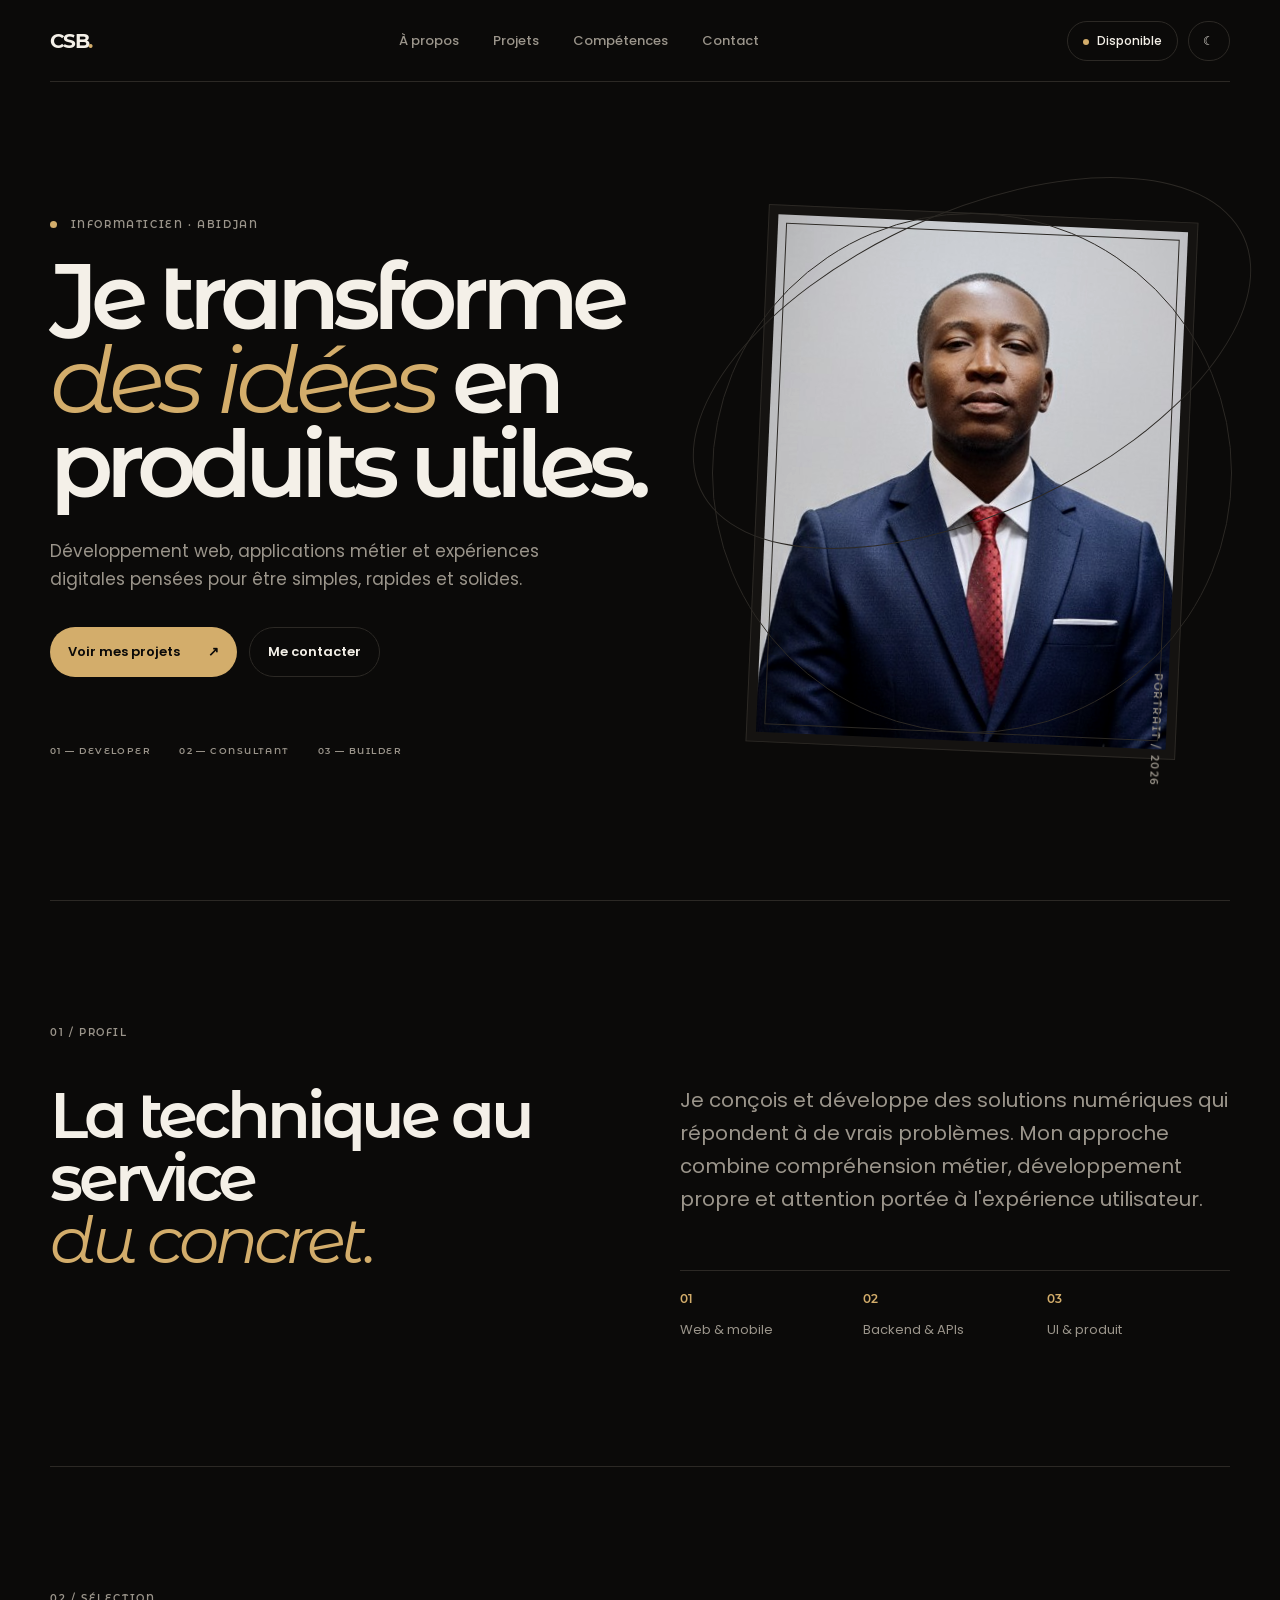
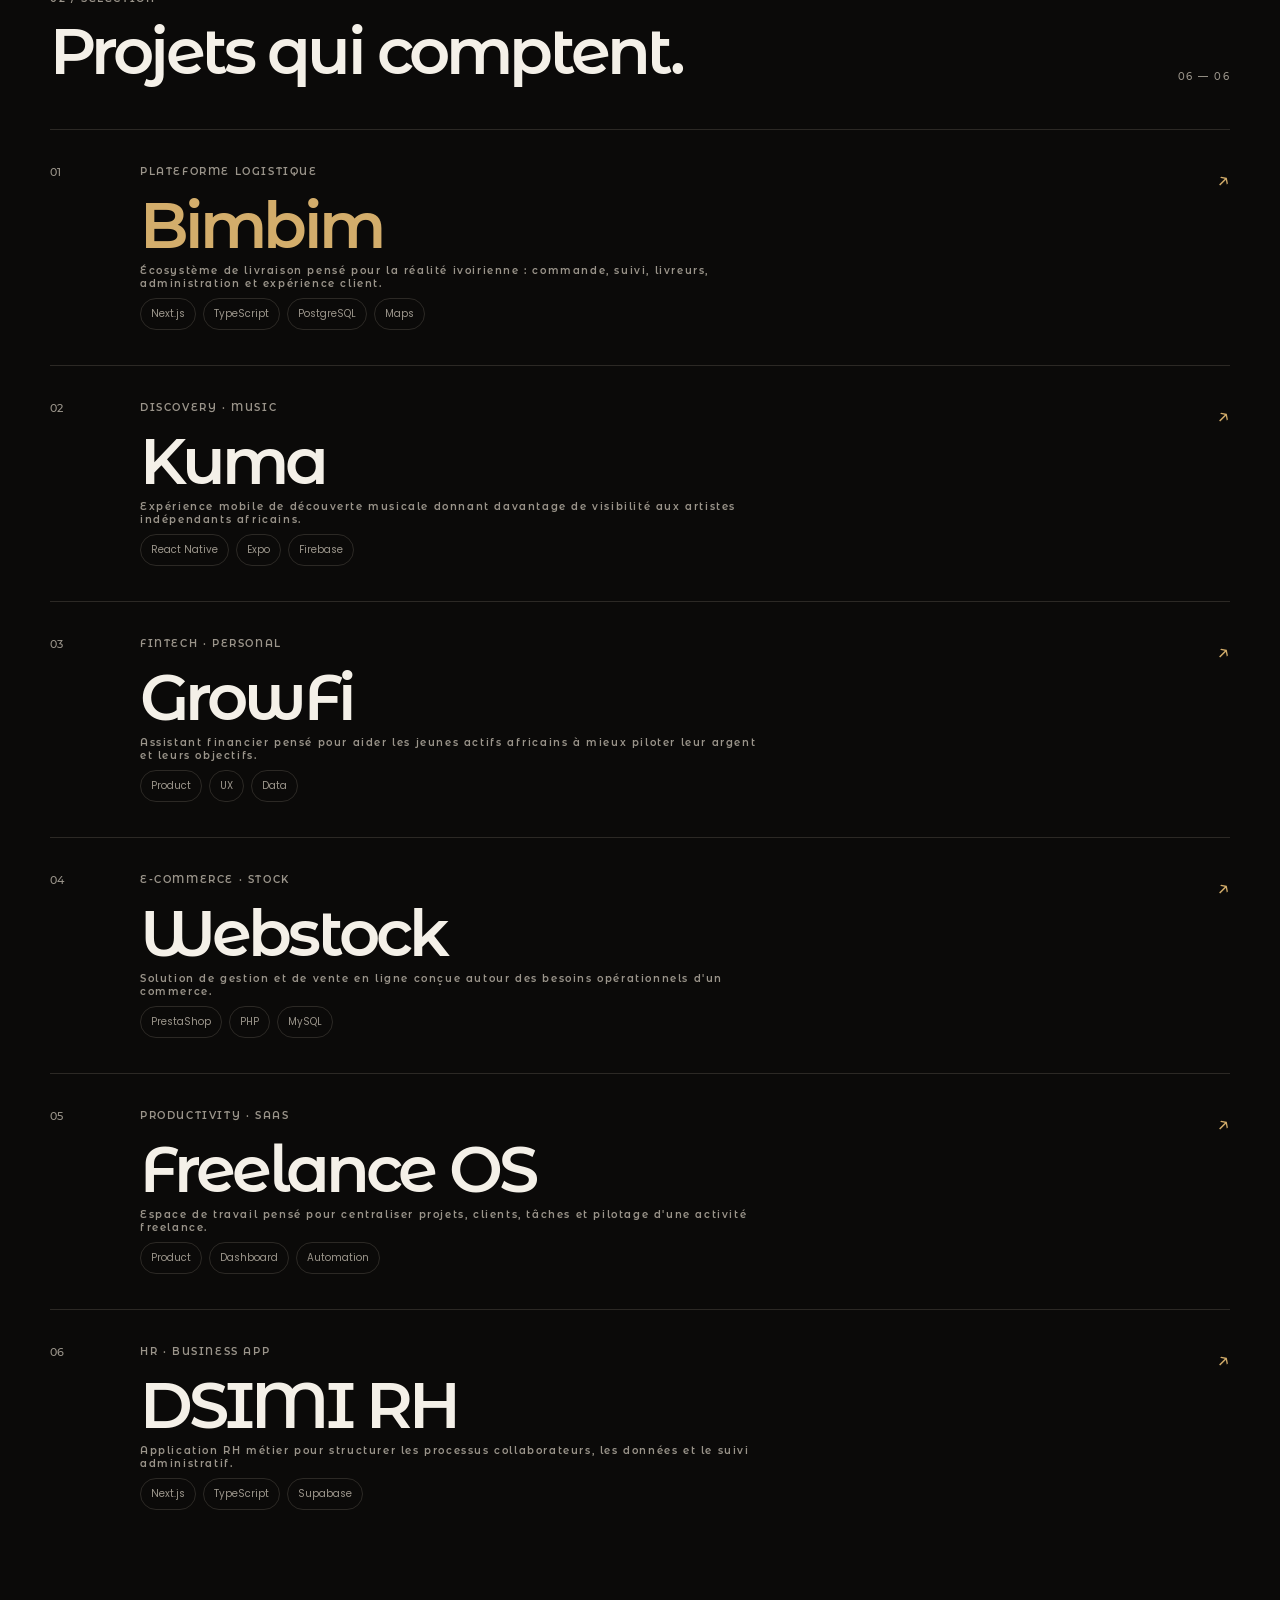
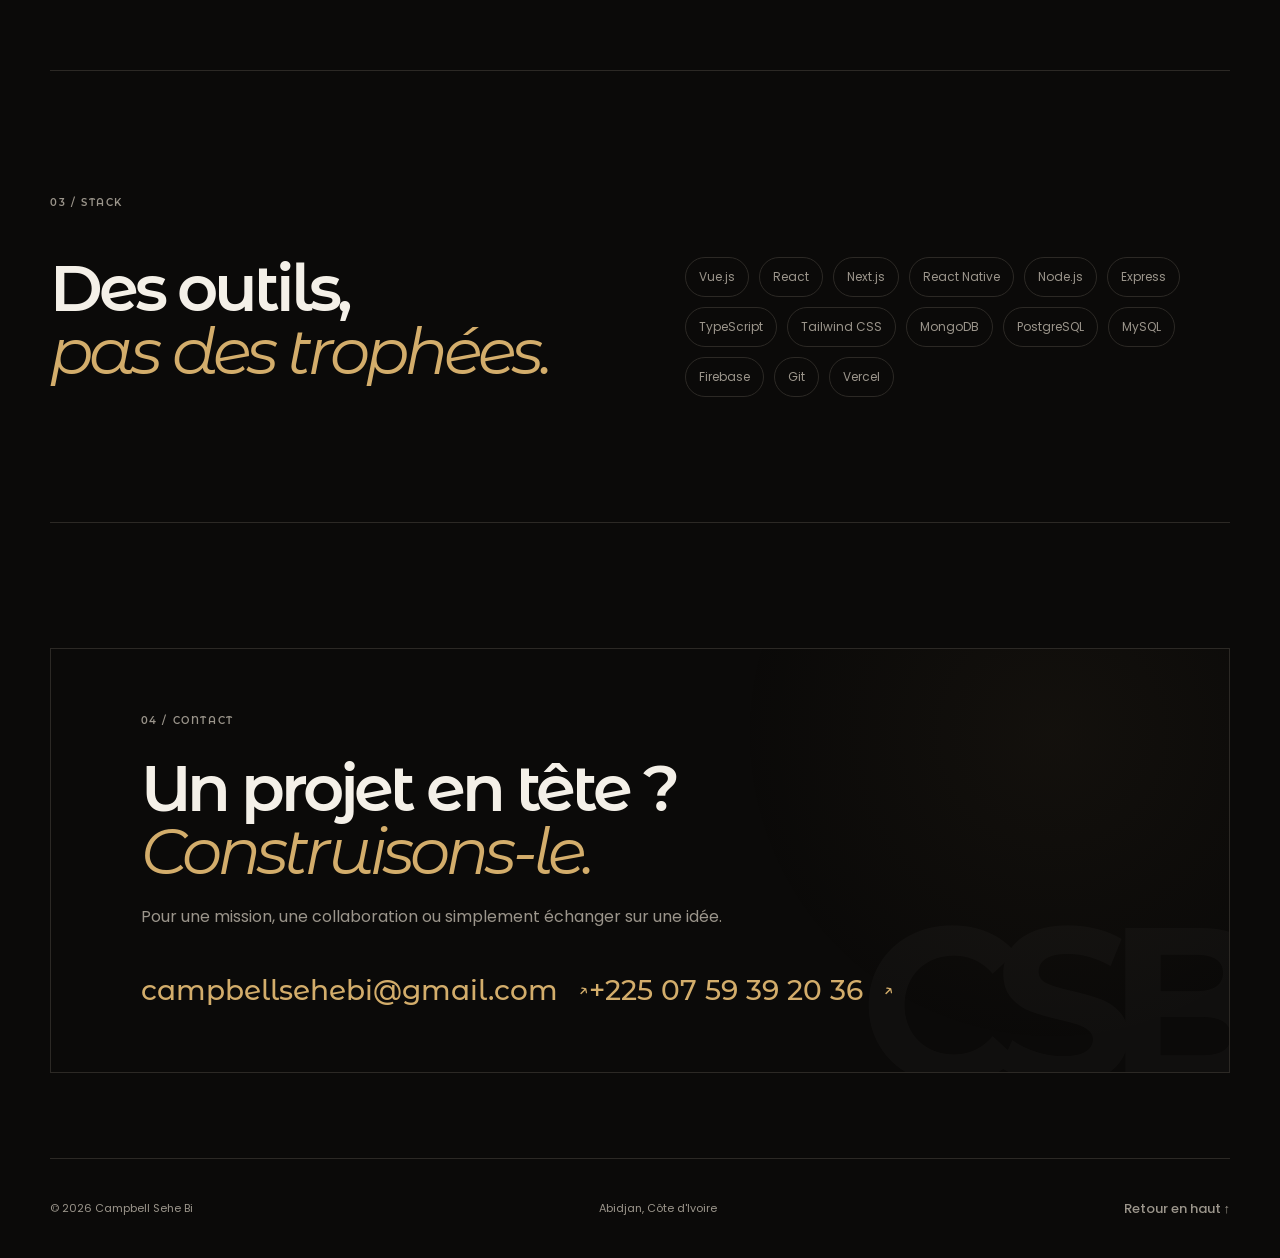
==== index.html @ 19d90f79 "feat: add light dark theme toggle" ====
<!doctype html><html lang="fr"><head><meta charset="UTF-8" /><meta name="viewport" content="width=device-width, initial-scale=1.0" /><meta name="description" content="Campbell Sehe Bi — Informaticien, développeur full-stack et concepteur de produits numériques basé à Abidjan." /><meta name="theme-color" content="#0b0a09" /><title>Campbell Sehe Bi — Portfolio</title><link rel="preconnect" href="https://fonts.googleapis.com" /><link rel="preconnect" href="https://fonts.gstatic.com" crossorigin /><link href="https://fonts.googleapis.com/css2?family=Montserrat+Alternates:wght@400;500;600;700;800&family=Poppins:wght@400;500;600;700&display=swap" rel="stylesheet" /><link rel="stylesheet" href="style.css" /></head><body><div class="noise"></div><header class="nav"><a class="brand" href="#top">CSB<span>.</span></a><nav><a href="#about">À propos</a><a href="#work">Projets</a><a href="#skills">Compétences</a><a href="#contact">Contact</a></nav><div class="nav-actions"><a class="nav-cta" href="#contact">Disponible</a><button class="theme-toggle" id="themeToggle" type="button" aria-label="Changer de thème"><span class="moon">☾</span><span class="sun">☀</span></button></div></header><main id="top"><section class="hero shell"><div class="hero-copy reveal"><p class="eyebrow"><span class="pulse"></span> INFORMATICIEN · ABIDJAN</p><h1>Je transforme<br /><em>des idées</em> en<br />produits utiles.</h1><p class="lead">Développement web, applications métier et expériences digitales pensées pour être simples, rapides et solides.</p><div class="hero-actions"><a class="button primary" href="#work">Voir mes projets <span>↗</span></a><a class="button ghost" href="mailto:campbellsehebi@gmail.com">Me contacter</a></div><div class="hero-meta"><span>01 — DEVELOPER</span><span>02 — CONSULTANT</span><span>03 — BUILDER</span></div></div><div class="portrait-wrap reveal delay"><div class="portrait-frame"><img class="portrait-image" src="profile.png" alt="Portrait de Campbell Sehe Bi" /><div class="portrait-index">PORTRAIT / 2026</div></div><div class="orbit orbit-a"></div><div class="orbit orbit-b"></div></div></section><section id="about" class="section shell about"><div class="section-kicker">01 / PROFIL</div><div class="about-grid"><h2>La technique au service<br /><span>du concret.</span></h2><div><p class="large-copy">Je conçois et développe des solutions numériques qui répondent à de vrais problèmes. Mon approche combine compréhension métier, développement propre et attention portée à l'expérience utilisateur.</p><div class="facts"><div><strong>01</strong><span>Web & mobile</span></div><div><strong>02</strong><span>Backend & APIs</span></div><div><strong>03</strong><span>UI & produit</span></div></div></div></div></section><section id="work" class="section shell work"><div class="section-head"><div><div class="section-kicker">02 / SÉLECTION</div><h2>Projets qui comptent.</h2></div><span class="counter">06 — 06</span></div><div class="project-list"><a class="project featured" href="projects/bimbim.html"><div class="project-no">01</div><div class="project-main"><p>PLATEFORME LOGISTIQUE</p><h3>Bimbim</h3><p class="project-desc">Écosystème de livraison pensé pour la réalité ivoirienne : commande, suivi, livreurs, administration et expérience client.</p><div class="tags"><span>Next.js</span><span>TypeScript</span><span>PostgreSQL</span><span>Maps</span></div></div><div class="project-arrow">↗</div></a><a class="project" href="projects/kuma.html"><div class="project-no">02</div><div class="project-main"><p>DISCOVERY · MUSIC</p><h3>Kuma</h3><p class="project-desc">Expérience mobile de découverte musicale donnant davantage de visibilité aux artistes indépendants africains.</p><div class="tags"><span>React Native</span><span>Expo</span><span>Firebase</span></div></div><div class="project-arrow">↗</div></a><a class="project" href="projects/growfi.html"><div class="project-no">03</div><div class="project-main"><p>FINTECH · PERSONAL</p><h3>GrowFi</h3><p class="project-desc">Assistant financier pensé pour aider les jeunes actifs africains à mieux piloter leur argent et leurs objectifs.</p><div class="tags"><span>Product</span><span>UX</span><span>Data</span></div></div><div class="project-arrow">↗</div></a><a class="project" href="projects/webstock.html"><div class="project-no">04</div><div class="project-main"><p>E-COMMERCE · STOCK</p><h3>Webstock</h3><p class="project-desc">Solution de gestion et de vente en ligne conçue autour des besoins opérationnels d'un commerce.</p><div class="tags"><span>PrestaShop</span><span>PHP</span><span>MySQL</span></div></div><div class="project-arrow">↗</div></a><a class="project" href="projects/freelance-os.html"><div class="project-no">05</div><div class="project-main"><p>PRODUCTIVITY · SAAS</p><h3>Freelance OS</h3><p class="project-desc">Espace de travail pensé pour centraliser projets, clients, tâches et pilotage d'une activité freelance.</p><div class="tags"><span>Product</span><span>Dashboard</span><span>Automation</span></div></div><div class="project-arrow">↗</div></a><a class="project" href="projects/dsimi-rh.html"><div class="project-no">06</div><div class="project-main"><p>HR · BUSINESS APP</p><h3>DSIMI RH</h3><p class="project-desc">Application RH métier pour structurer les processus collaborateurs, les données et le suivi administratif.</p><div class="tags"><span>Next.js</span><span>TypeScript</span><span>Supabase</span></div></div><div class="project-arrow">↗</div></a></div></section><section id="skills" class="section shell skills"><div class="section-kicker">03 / STACK</div><div class="skills-layout"><h2>Des outils,<br /><span>pas des trophées.</span></h2><div class="skill-cloud"><span>Vue.js</span><span>React</span><span>Next.js</span><span>React Native</span><span>Node.js</span><span>Express</span><span>TypeScript</span><span>Tailwind CSS</span><span>MongoDB</span><span>PostgreSQL</span><span>MySQL</span><span>Firebase</span><span>Git</span><span>Vercel</span></div></div></section><section id="contact" class="section contact shell"><div class="contact-card"><div class="section-kicker">04 / CONTACT</div><h2>Un projet en tête ?<br /><span>Construisons-le.</span></h2><p>Pour une mission, une collaboration ou simplement échanger sur une idée.</p><div class="contact-details"><a class="contact-link" href="mailto:campbellsehebi@gmail.com">campbellsehebi@gmail.com <span>↗</span></a><a class="contact-link" href="tel:+2250759392036">+225 07 59 39 20 36 <span>↗</span></a></div></div></section></main><footer class="footer shell"><span>© 2026 Campbell Sehe Bi</span><span>Abidjan, Côte d'Ivoire</span><a href="#top">Retour en haut ↑</a></footer><script src="script.js"></script></body></html>
---- style.css ----
/* Theme system */
:root{--bg:#0b0a09;--surface:#151311;--line:#2c2925;--text:#f4f0e8;--muted:#9b958b;--accent:#d3ad6b;--accent2:#b98e4c;--sans:'Poppins',sans-serif;--display:'Montserrat Alternates',sans-serif}
body.light{--bg:#f5f1e9;--surface:#fffdf8;--line:#d8d1c5;--text:#171513;--muted:#6f6960;--accent:#95651f;--accent2:#754d16}
*{box-sizing:border-box}html{scroll-behavior:smooth}body{margin:0;background:var(--bg);color:var(--text);font-family:var(--sans);overflow-x:hidden;transition:background .3s,color .3s}.shell{width:min(1180px,calc(100% - 48px));margin:auto}.nav{height:82px;width:min(1180px,calc(100% - 48px));margin:auto;display:flex;align-items:center;justify-content:space-between;border-bottom:1px solid var(--line)}.brand{font:700 20px var(--display);color:var(--text);text-decoration:none;letter-spacing:-.08em}.brand span{color:var(--accent)}.nav nav{display:flex;gap:34px}.nav nav a,.footer a{font:500 13px var(--sans);color:var(--muted);text-decoration:none;transition:.25s}.nav nav a:hover,.footer a:hover{color:var(--text)}.nav-actions{display:flex;align-items:center;gap:10px}.nav-cta,.theme-toggle{border:1px solid var(--line);border-radius:100px;padding:10px 15px;background:transparent;color:var(--text);font:500 12px var(--sans);text-decoration:none;cursor:pointer}.nav-cta:before{content:'';display:inline-block;width:6px;height:6px;border-radius:50%;background:var(--accent);margin-right:8px}.theme-toggle{width:42px;padding:10px 0}.theme-toggle .sun{display:none}.light .theme-toggle .moon{display:none}.light .theme-toggle .sun{display:inline}.hero{min-height:calc(100vh - 82px);display:grid;grid-template-columns:1.08fr .92fr;align-items:center;gap:60px;padding:74px 0 92px}.eyebrow,.section-kicker,.hero-meta,.portrait-index,.project-main>p{font:600 10px var(--display);letter-spacing:.16em;color:var(--muted)}.pulse{display:inline-block;width:7px;height:7px;border-radius:50%;background:var(--accent);margin-right:9px}.hero h1{font:600 clamp(56px,7.2vw,104px)/.91 var(--display);letter-spacing:-.075em;margin:24px 0 30px}.hero h1 em,.about h2 span,.skills h2 span,.contact h2 span{font-family:var(--display);font-weight:400;font-style:italic;letter-spacing:-.06em;color:var(--accent)}.lead{max-width:520px;color:var(--muted);font:400 17px/1.65 var(--sans);margin:0 0 34px}.hero-actions{display:flex;gap:12px}.button{display:inline-flex;align-items:center;gap:28px;padding:14px 18px;border-radius:100px;text-decoration:none;font:600 13px var(--sans);transition:.25s}.button.primary{background:var(--accent);color:var(--bg)}.button.ghost{border:1px solid var(--line);color:var(--text)}.hero-meta{display:flex;gap:28px;margin-top:68px;font-size:9px}.portrait-wrap{position:relative;display:flex;justify-content:center}.portrait-frame{width:min(430px,100%);aspect-ratio:4/5;position:relative;border:1px solid var(--line);padding:9px;transform:rotate(2.5deg);background:var(--surface)}.portrait-frame:before{content:'';position:absolute;inset:17px;border:1px solid var(--line);pointer-events:none;z-index:2}.portrait-image{display:block;width:100%;height:100%;object-fit:cover;object-position:center;filter:saturate(.88) contrast(1.04)}.portrait-index{position:absolute;right:13px;bottom:-28px;writing-mode:vertical-rl}.orbit{position:absolute;border:1px solid var(--line);border-radius:50%;pointer-events:none}.orbit-a{width:520px;height:520px}.orbit-b{width:600px;height:300px;transform:rotate(-25deg)}.section{padding:125px 0;border-top:1px solid var(--line)}.about-grid{display:grid;grid-template-columns:1fr 1fr;gap:80px;margin-top:45px}.about h2,.skills h2,.contact h2{font:600 clamp(40px,5vw,70px)/.98 var(--display);letter-spacing:-.065em;margin:0}.large-copy{font:400 20px/1.65 var(--sans);color:var(--muted);margin:0}.facts{display:grid;grid-template-columns:repeat(3,1fr);border-top:1px solid var(--line);margin-top:54px}.facts div{padding:20px 10px 0 0}.facts strong{display:block;font:600 12px var(--display);color:var(--accent);margin-bottom:10px}.facts span{font:400 13px var(--sans);color:var(--muted)}.section-head{display:flex;justify-content:space-between;align-items:end;margin-bottom:46px}.section-head h2{font:600 clamp(40px,5vw,68px)/1 var(--display);letter-spacing:-.06em;margin:14px 0 0}.counter{font:500 10px var(--display);letter-spacing:.15em;color:var(--muted)}.project{display:grid;grid-template-columns:70px 1fr 50px;gap:20px;padding:35px 0;border-top:1px solid var(--line);transition:.3s;text-decoration:none!important;color:var(--text)!important}.project:hover{padding-left:12px;background:linear-gradient(90deg,#d3ad6b10,transparent)}.project-no{font:500 11px var(--display);color:var(--muted)}.project-main>p{margin:0 0 8px}.project h3{font:600 clamp(38px,5vw,68px) var(--display);letter-spacing:-.06em;margin:0;color:var(--text)}.project-desc{max-width:620px;color:var(--muted);font:400 14px/1.6 var(--sans);margin:16px 0 20px}.tags{display:flex;gap:7px;flex-wrap:wrap}.tags span,.skill-cloud span{border:1px solid var(--line);border-radius:100px;padding:7px 10px;color:var(--muted);font:400 10px var(--sans)}.project-arrow{font:400 24px var(--display);color:var(--accent);text-align:right}.featured h3{color:var(--accent)}.skills-layout{display:grid;grid-template-columns:1fr 1fr;gap:90px;margin-top:48px}.skill-cloud{display:flex;flex-wrap:wrap;align-content:flex-start;gap:10px}.skill-cloud span{font-size:12px;padding:10px 13px}.contact{padding-bottom:85px}.contact-card{border:1px solid var(--line);padding:65px clamp(28px,7vw,100px);position:relative;overflow:hidden;background:radial-gradient(circle at 85% 20%,#d3ad6b0b,transparent 30%)}.contact-card:after{content:'CSB';position:absolute;right:-20px;bottom:-65px;font:700 220px var(--display);letter-spacing:-.12em;color:var(--text);opacity:.025}.contact h2{margin:30px 0 22px;position:relative;z-index:1}.contact p{color:var(--muted);position:relative;z-index:1}.contact-link{display:inline-flex;align-items:center;gap:20px;color:var(--accent);font:500 clamp(18px,3vw,28px) var(--display);text-decoration:none;margin-top:28px;position:relative;z-index:1}.contact-link span{font-size:18px}.footer{height:100px;border-top:1px solid var(--line);display:flex;align-items:center;justify-content:space-between;font:400 11px var(--sans);color:var(--muted)}.reveal{animation:up .9s cubic-bezier(.2,.7,.2,1) both}.delay{animation-delay:.15s}@keyframes up{from{opacity:0;transform:translateY(25px)}to{opacity:1;transform:translateY(0)}}.detail{padding:90px 0}.back{color:var(--accent);text-decoration:none;font:500 13px var(--sans)}.detail h1{font:600 clamp(48px,8vw,100px)/.95 var(--display);letter-spacing:-.07em;margin:24px 0}.detail-intro{max-width:760px;color:var(--muted);font:400 19px/1.7 var(--sans)}.case-grid{display:grid;grid-template-columns:1fr 1fr;gap:70px;margin:75px 0}.case-grid h2,.case-section h2{font:600 clamp(30px,4vw,50px)/1 var(--display);margin:0 0 18px}.case-grid p,.case-section p{color:var(--muted);font:400 15px/1.7 var(--sans)}.case-meta{display:flex;gap:10px;flex-wrap:wrap}.case-meta span{border:1px solid var(--line);border-radius:100px;padding:8px 12px;font:400 10px var(--sans);color:var(--muted)}.gallery{display:grid;gap:22px;margin-top:35px}.gallery img{width:100%;display:block;border:1px solid var(--line);background:var(--surface)}.gallery-placeholder{min-height:280px;border:1px dashed var(--line);display:grid;place-items:center;color:var(--muted);font:600 10px var(--display);letter-spacing:.15em}.case-section{padding:65px 0;border-top:1px solid var(--line)}.next-project{display:flex;justify-content:space-between;align-items:end;margin-top:50px;padding:28px 0;border-top:1px solid var(--line);color:var(--text);text-decoration:none}.next-project span{color:var(--accent);font:600 10px var(--display)}@media(max-width:800px){.shell,.nav{width:min(100% - 32px,1180px)}.nav{height:70px}.nav nav{display:none}.hero{grid-template-columns:1fr;padding:60px 0 90px;gap:55px}.hero h1{font-size:clamp(52px,15vw,80px)}.lead{font-size:15px}.hero-meta{margin-top:45px;gap:13px;flex-wrap:wrap}.portrait-wrap{width:80%;margin:0 auto}.about-grid,.skills-layout,.case-grid{grid-template-columns:1fr;gap:35px}.section{padding:85px 0}.project{grid-template-columns:38px 1fr 25px}.project-desc{font-size:13px}.project h3{font-size:44px}.facts{margin-top:38px}.contact-card{padding:45px 25px}.footer{height:auto;padding:28px 0;gap:15px;flex-wrap:wrap}.footer a{width:100%}.orbit{display:none}.nav-actions .nav-cta{display:none}.detail{padding:60px 0}.detail h1{font-size:clamp(48px,16vw,76px)}}@media(prefers-reduced-motion:reduce){html{scroll-behavior:auto}.reveal{animation:none}.project,.button{transition:none}}
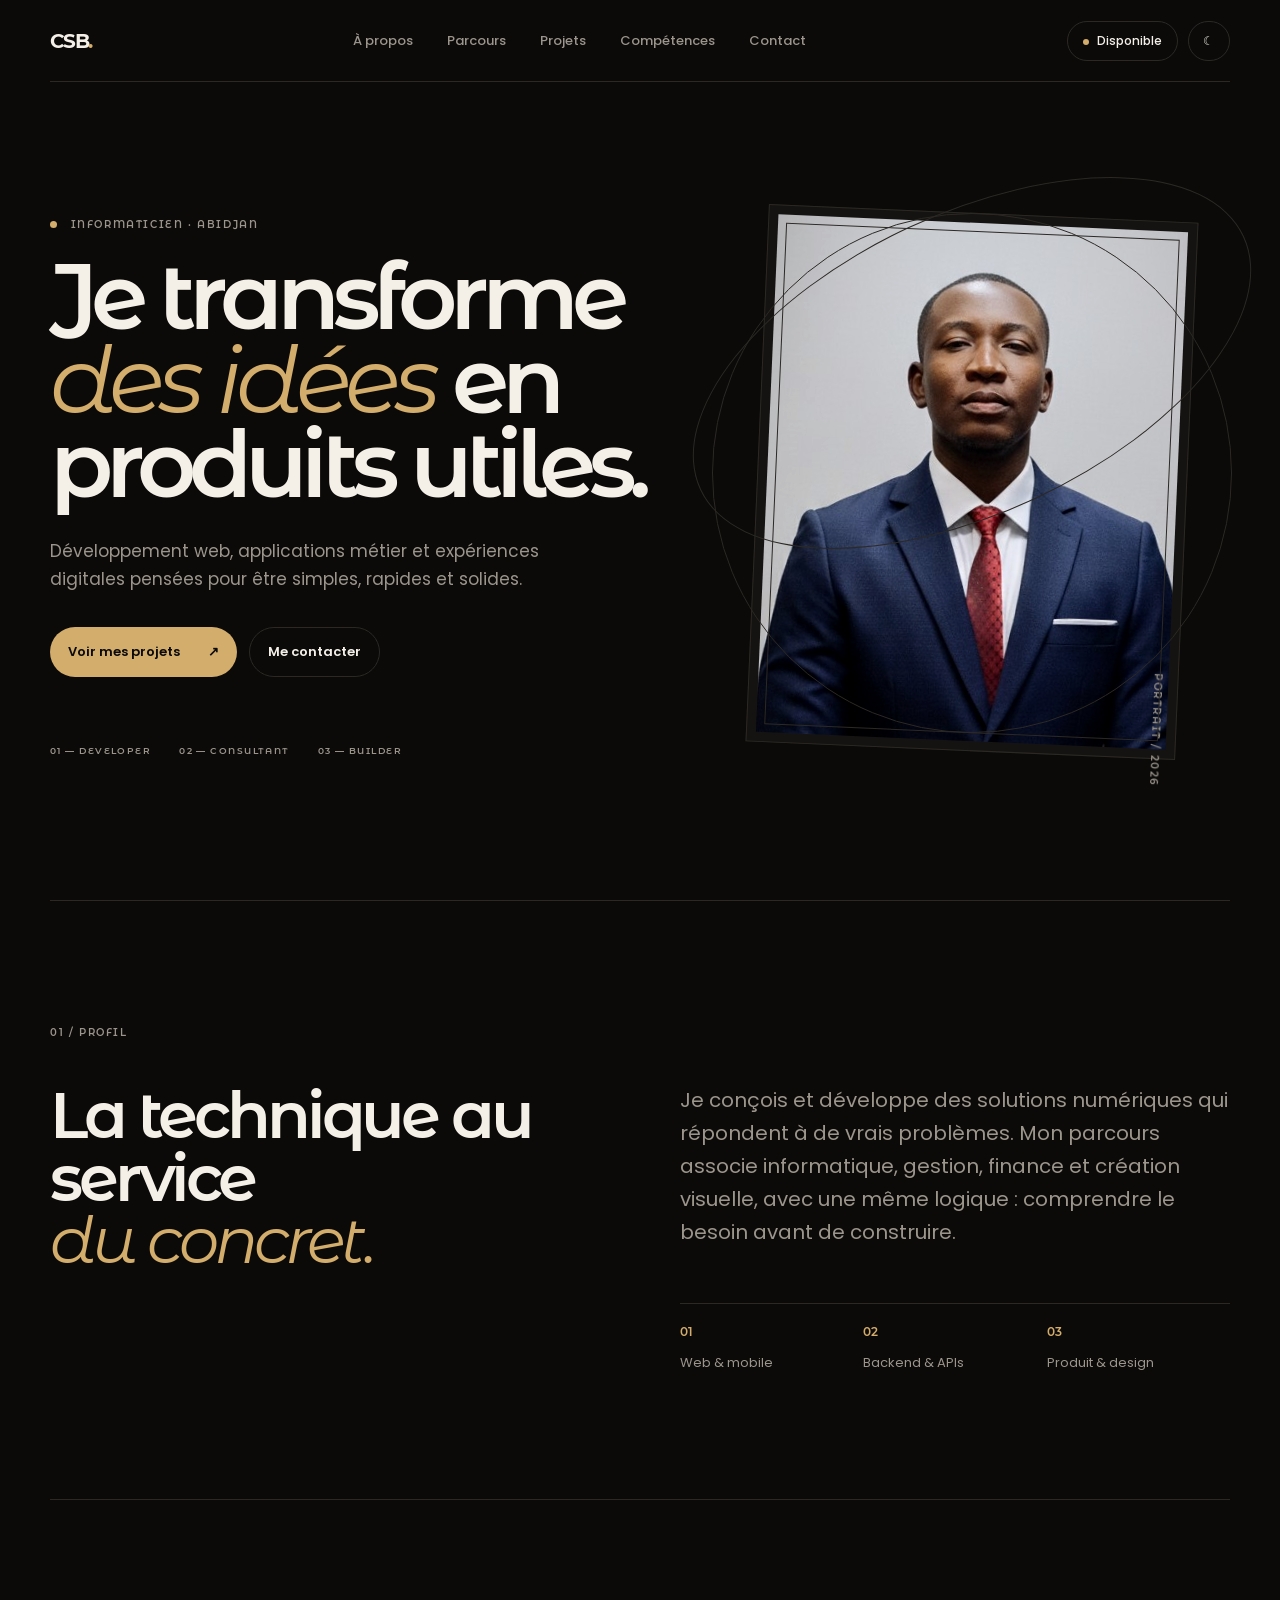
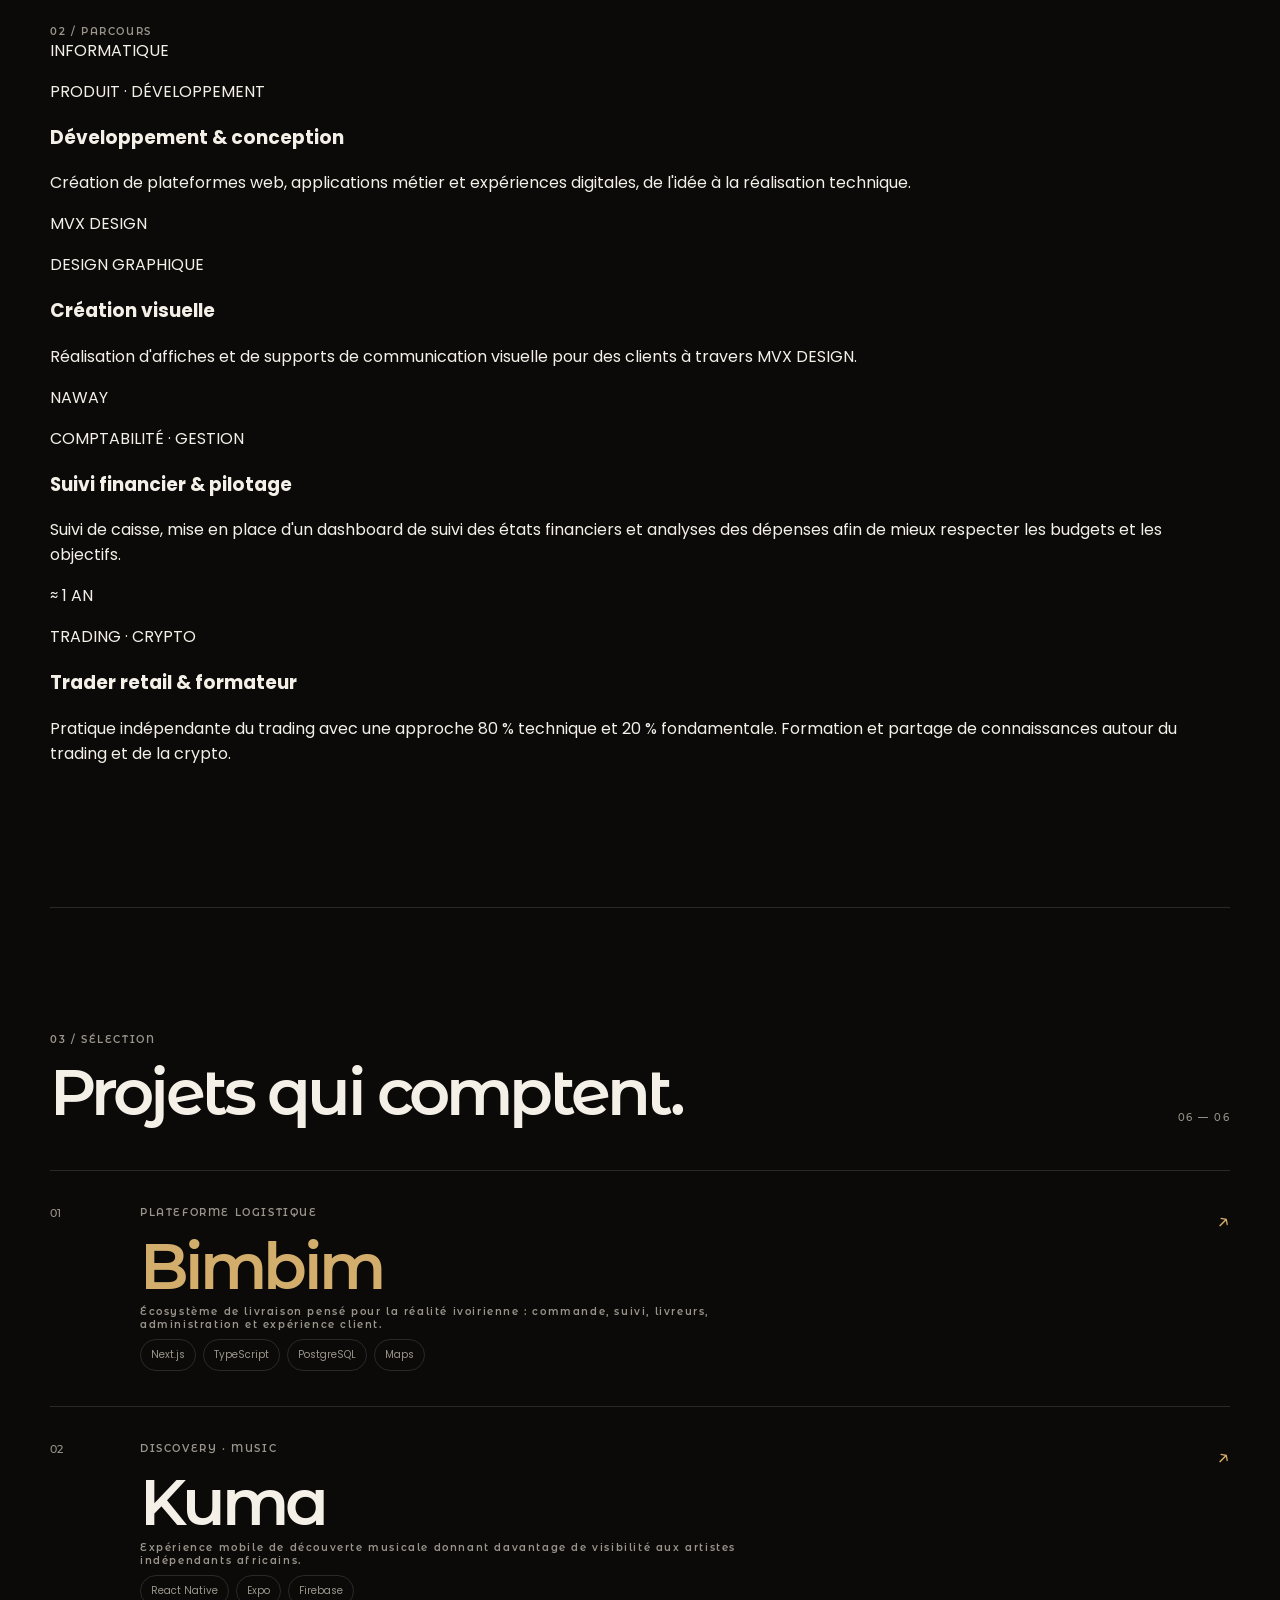
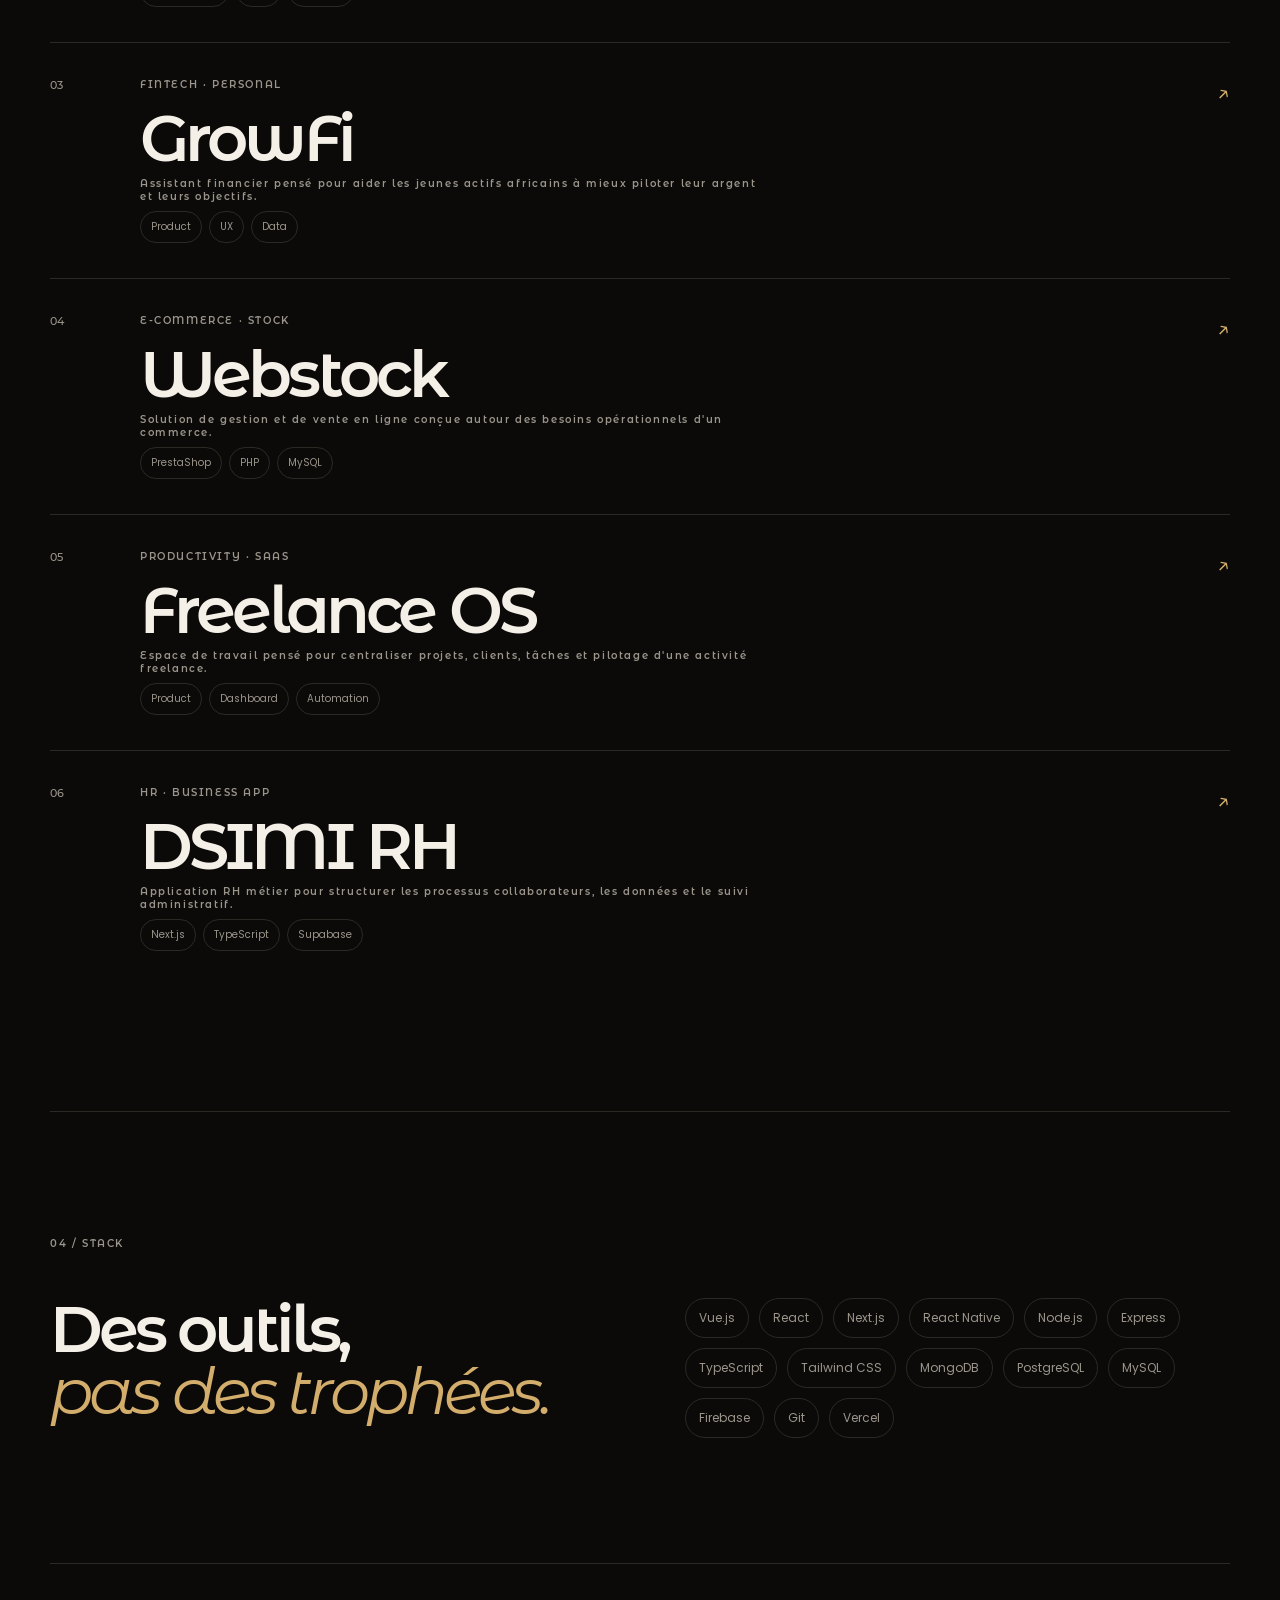
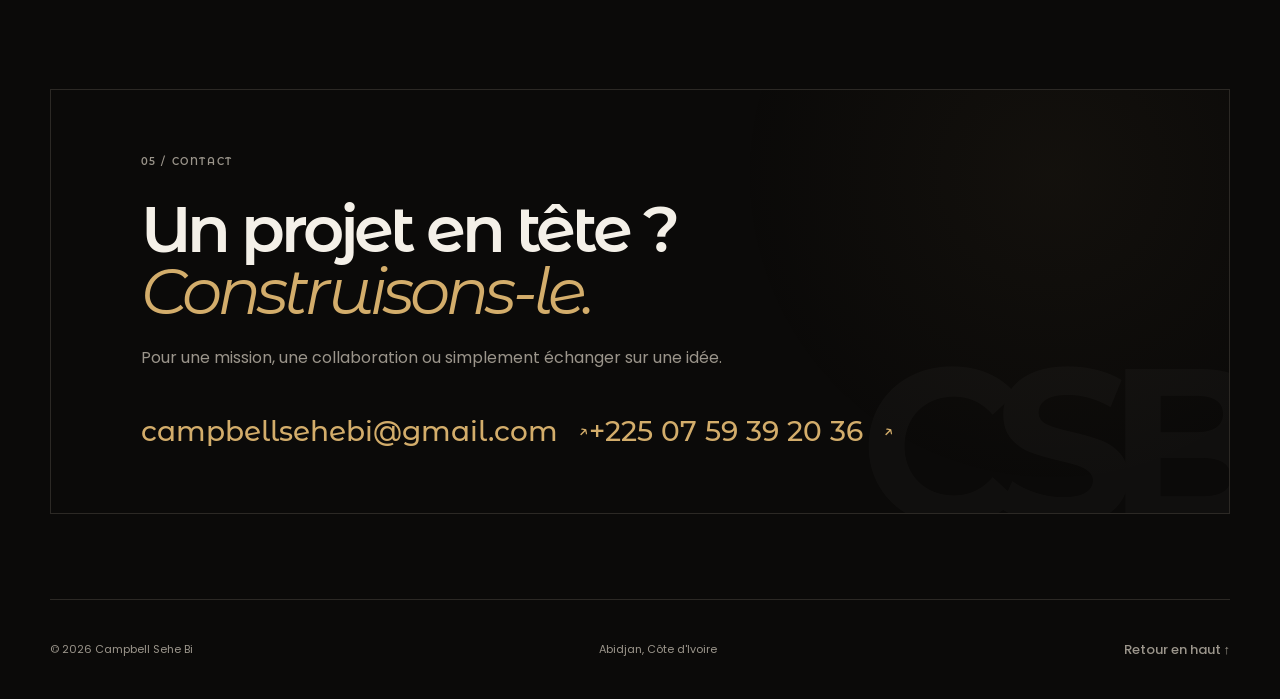
==== commit b81d0fc4: "feat: add professional experience timeline" ====
--- a/index.html
+++ b/index.html
@@ -1 +1 @@
-<!doctype html><html lang="fr"><head><meta charset="UTF-8" /><meta name="viewport" content="width=device-width, initial-scale=1.0" /><meta name="description" content="Campbell Sehe Bi — Informaticien, développeur full-stack et concepteur de produits numériques basé à Abidjan." /><meta name="theme-color" content="#0b0a09" /><title>Campbell Sehe Bi — Portfolio</title><link rel="preconnect" href="https://fonts.googleapis.com" /><link rel="preconnect" href="https://fonts.gstatic.com" crossorigin /><link href="https://fonts.googleapis.com/css2?family=Montserrat+Alternates:wght@400;500;600;700;800&family=Poppins:wght@400;500;600;700&display=swap" rel="stylesheet" /><link rel="stylesheet" href="style.css" /></head><body><div class="noise"></div><header class="nav"><a class="brand" href="#top">CSB<span>.</span></a><nav><a href="#about">À propos</a><a href="#work">Projets</a><a href="#skills">Compétences</a><a href="#contact">Contact</a></nav><div class="nav-actions"><a class="nav-cta" href="#contact">Disponible</a><button class="theme-toggle" id="themeToggle" type="button" aria-label="Changer de thème"><span class="moon">☾</span><span class="sun">☀</span></button></div></header><main id="top"><section class="hero shell"><div class="hero-copy reveal"><p class="eyebrow"><span class="pulse"></span> INFORMATICIEN · ABIDJAN</p><h1>Je transforme<br /><em>des idées</em> en<br />produits utiles.</h1><p class="lead">Développement web, applications métier et expériences digitales pensées pour être simples, rapides et solides.</p><div class="hero-actions"><a class="button primary" href="#work">Voir mes projets <span>↗</span></a><a class="button ghost" href="mailto:campbellsehebi@gmail.com">Me contacter</a></div><div class="hero-meta"><span>01 — DEVELOPER</span><span>02 — CONSULTANT</span><span>03 — BUILDER</span></div></div><div class="portrait-wrap reveal delay"><div class="portrait-frame"><img class="portrait-image" src="profile.png" alt="Portrait de Campbell Sehe Bi" /><div class="portrait-index">PORTRAIT / 2026</div></div><div class="orbit orbit-a"></div><div class="orbit orbit-b"></div></div></section><section id="about" class="section shell about"><div class="section-kicker">01 / PROFIL</div><div class="about-grid"><h2>La technique au service<br /><span>du concret.</span></h2><div><p class="large-copy">Je conçois et développe des solutions numériques qui répondent à de vrais problèmes. Mon approche combine compréhension métier, développement propre et attention portée à l'expérience utilisateur.</p><div class="facts"><div><strong>01</strong><span>Web & mobile</span></div><div><strong>02</strong><span>Backend & APIs</span></div><div><strong>03</strong><span>UI & produit</span></div></div></div></div></section><section id="work" class="section shell work"><div class="section-head"><div><div class="section-kicker">02 / SÉLECTION</div><h2>Projets qui comptent.</h2></div><span class="counter">06 — 06</span></div><div class="project-list"><a class="project featured" href="projects/bimbim.html"><div class="project-no">01</div><div class="project-main"><p>PLATEFORME LOGISTIQUE</p><h3>Bimbim</h3><p class="project-desc">Écosystème de livraison pensé pour la réalité ivoirienne : commande, suivi, livreurs, administration et expérience client.</p><div class="tags"><span>Next.js</span><span>TypeScript</span><span>PostgreSQL</span><span>Maps</span></div></div><div class="project-arrow">↗</div></a><a class="project" href="projects/kuma.html"><div class="project-no">02</div><div class="project-main"><p>DISCOVERY · MUSIC</p><h3>Kuma</h3><p class="project-desc">Expérience mobile de découverte musicale donnant davantage de visibilité aux artistes indépendants africains.</p><div class="tags"><span>React Native</span><span>Expo</span><span>Firebase</span></div></div><div class="project-arrow">↗</div></a><a class="project" href="projects/growfi.html"><div class="project-no">03</div><div class="project-main"><p>FINTECH · PERSONAL</p><h3>GrowFi</h3><p class="project-desc">Assistant financier pensé pour aider les jeunes actifs africains à mieux piloter leur argent et leurs objectifs.</p><div class="tags"><span>Product</span><span>UX</span><span>Data</span></div></div><div class="project-arrow">↗</div></a><a class="project" href="projects/webstock.html"><div class="project-no">04</div><div class="project-main"><p>E-COMMERCE · STOCK</p><h3>Webstock</h3><p class="project-desc">Solution de gestion et de vente en ligne conçue autour des besoins opérationnels d'un commerce.</p><div class="tags"><span>PrestaShop</span><span>PHP</span><span>MySQL</span></div></div><div class="project-arrow">↗</div></a><a class="project" href="projects/freelance-os.html"><div class="project-no">05</div><div class="project-main"><p>PRODUCTIVITY · SAAS</p><h3>Freelance OS</h3><p class="project-desc">Espace de travail pensé pour centraliser projets, clients, tâches et pilotage d'une activité freelance.</p><div class="tags"><span>Product</span><span>Dashboard</span><span>Automation</span></div></div><div class="project-arrow">↗</div></a><a class="project" href="projects/dsimi-rh.html"><div class="project-no">06</div><div class="project-main"><p>HR · BUSINESS APP</p><h3>DSIMI RH</h3><p class="project-desc">Application RH métier pour structurer les processus collaborateurs, les données et le suivi administratif.</p><div class="tags"><span>Next.js</span><span>TypeScript</span><span>Supabase</span></div></div><div class="project-arrow">↗</div></a></div></section><section id="skills" class="section shell skills"><div class="section-kicker">03 / STACK</div><div class="skills-layout"><h2>Des outils,<br /><span>pas des trophées.</span></h2><div class="skill-cloud"><span>Vue.js</span><span>React</span><span>Next.js</span><span>React Native</span><span>Node.js</span><span>Express</span><span>TypeScript</span><span>Tailwind CSS</span><span>MongoDB</span><span>PostgreSQL</span><span>MySQL</span><span>Firebase</span><span>Git</span><span>Vercel</span></div></div></section><section id="contact" class="section contact shell"><div class="contact-card"><div class="section-kicker">04 / CONTACT</div><h2>Un projet en tête ?<br /><span>Construisons-le.</span></h2><p>Pour une mission, une collaboration ou simplement échanger sur une idée.</p><div class="contact-details"><a class="contact-link" href="mailto:campbellsehebi@gmail.com">campbellsehebi@gmail.com <span>↗</span></a><a class="contact-link" href="tel:+2250759392036">+225 07 59 39 20 36 <span>↗</span></a></div></div></section></main><footer class="footer shell"><span>© 2026 Campbell Sehe Bi</span><span>Abidjan, Côte d'Ivoire</span><a href="#top">Retour en haut ↑</a></footer><script src="script.js"></script></body></html>+<!doctype html><html lang="fr"><head><meta charset="UTF-8"><meta name="viewport" content="width=device-width,initial-scale=1.0"><meta name="description" content="Campbell Sehe Bi — Informaticien, développeur full-stack et concepteur de produits numériques basé à Abidjan."><meta name="theme-color" content="#0b0a09"><title>Campbell Sehe Bi — Portfolio</title><link rel="preconnect" href="https://fonts.googleapis.com"><link rel="preconnect" href="https://fonts.gstatic.com" crossorigin><link href="https://fonts.googleapis.com/css2?family=Montserrat+Alternates:wght@400;500;600;700;800&family=Poppins:wght@400;500;600;700&display=swap" rel="stylesheet"><link rel="stylesheet" href="style.css"></head><body><header class="nav"><a class="brand" href="#top">CSB<span>.</span></a><nav><a href="#about">À propos</a><a href="#experience">Parcours</a><a href="#work">Projets</a><a href="#skills">Compétences</a><a href="#contact">Contact</a></nav><div class="nav-actions"><a class="nav-cta" href="#contact">Disponible</a><button class="theme-toggle" id="themeToggle" type="button" aria-label="Changer de thème"><span class="moon">☾</span><span class="sun">☀</span></button></div></header><main id="top"><section class="hero shell"><div class="hero-copy reveal"><p class="eyebrow"><span class="pulse"></span> INFORMATICIEN · ABIDJAN</p><h1>Je transforme<br><em>des idées</em> en<br>produits utiles.</h1><p class="lead">Développement web, applications métier et expériences digitales pensées pour être simples, rapides et solides.</p><div class="hero-actions"><a class="button primary" href="#work">Voir mes projets <span>↗</span></a><a class="button ghost" href="mailto:campbellsehebi@gmail.com">Me contacter</a></div><div class="hero-meta"><span>01 — DEVELOPER</span><span>02 — CONSULTANT</span><span>03 — BUILDER</span></div></div><div class="portrait-wrap reveal delay"><div class="portrait-frame"><img class="portrait-image" src="profile.png" alt="Portrait de Campbell Sehe Bi"><div class="portrait-index">PORTRAIT / 2026</div></div><div class="orbit orbit-a"></div><div class="orbit orbit-b"></div></div></section><section id="about" class="section shell about"><div class="section-kicker">01 / PROFIL</div><div class="about-grid"><h2>La technique au service<br><span>du concret.</span></h2><div><p class="large-copy">Je conçois et développe des solutions numériques qui répondent à de vrais problèmes. Mon parcours associe informatique, gestion, finance et création visuelle, avec une même logique : comprendre le besoin avant de construire.</p><div class="facts"><div><strong>01</strong><span>Web & mobile</span></div><div><strong>02</strong><span>Backend & APIs</span></div><div><strong>03</strong><span>Produit & design</span></div></div></div></div></section><section id="experience" class="section shell experience"><div class="section-kicker">02 / PARCOURS</div><div class="timeline"><article class="timeline-item"><div class="timeline-year">INFORMATIQUE</div><div><p class="timeline-label">PRODUIT · DÉVELOPPEMENT</p><h3>Développement & conception</h3><p>Création de plateformes web, applications métier et expériences digitales, de l'idée à la réalisation technique.</p></div></article><article class="timeline-item"><div class="timeline-year">MVX DESIGN</div><div><p class="timeline-label">DESIGN GRAPHIQUE</p><h3>Création visuelle</h3><p>Réalisation d'affiches et de supports de communication visuelle pour des clients à travers MVX DESIGN.</p></div></article><article class="timeline-item"><div class="timeline-year">NAWAY</div><div><p class="timeline-label">COMPTABILITÉ · GESTION</p><h3>Suivi financier & pilotage</h3><p>Suivi de caisse, mise en place d'un dashboard de suivi des états financiers et analyses des dépenses afin de mieux respecter les budgets et les objectifs.</p></div></article><article class="timeline-item"><div class="timeline-year">≈ 1 AN</div><div><p class="timeline-label">TRADING · CRYPTO</p><h3>Trader retail & formateur</h3><p>Pratique indépendante du trading avec une approche 80 % technique et 20 % fondamentale. Formation et partage de connaissances autour du trading et de la crypto.</p></div></article></div></section><section id="work" class="section shell work"><div class="section-head"><div><div class="section-kicker">03 / SÉLECTION</div><h2>Projets qui comptent.</h2></div><span class="counter">06 — 06</span></div><div class="project-list"><a class="project featured" href="projects/bimbim.html"><div class="project-no">01</div><div class="project-main"><p>PLATEFORME LOGISTIQUE</p><h3>Bimbim</h3><p class="project-desc">Écosystème de livraison pensé pour la réalité ivoirienne : commande, suivi, livreurs, administration et expérience client.</p><div class="tags"><span>Next.js</span><span>TypeScript</span><span>PostgreSQL</span><span>Maps</span></div></div><div class="project-arrow">↗</div></a><a class="project" href="projects/kuma.html"><div class="project-no">02</div><div class="project-main"><p>DISCOVERY · MUSIC</p><h3>Kuma</h3><p class="project-desc">Expérience mobile de découverte musicale donnant davantage de visibilité aux artistes indépendants africains.</p><div class="tags"><span>React Native</span><span>Expo</span><span>Firebase</span></div></div><div class="project-arrow">↗</div></a><a class="project" href="projects/growfi.html"><div class="project-no">03</div><div class="project-main"><p>FINTECH · PERSONAL</p><h3>GrowFi</h3><p class="project-desc">Assistant financier pensé pour aider les jeunes actifs africains à mieux piloter leur argent et leurs objectifs.</p><div class="tags"><span>Product</span><span>UX</span><span>Data</span></div></div><div class="project-arrow">↗</div></a><a class="project" href="projects/webstock.html"><div class="project-no">04</div><div class="project-main"><p>E-COMMERCE · STOCK</p><h3>Webstock</h3><p class="project-desc">Solution de gestion et de vente en ligne conçue autour des besoins opérationnels d'un commerce.</p><div class="tags"><span>PrestaShop</span><span>PHP</span><span>MySQL</span></div></div><div class="project-arrow">↗</div></a><a class="project" href="projects/freelance-os.html"><div class="project-no">05</div><div class="project-main"><p>PRODUCTIVITY · SAAS</p><h3>Freelance OS</h3><p class="project-desc">Espace de travail pensé pour centraliser projets, clients, tâches et pilotage d'une activité freelance.</p><div class="tags"><span>Product</span><span>Dashboard</span><span>Automation</span></div></div><div class="project-arrow">↗</div></a><a class="project" href="projects/dsimi-rh.html"><div class="project-no">06</div><div class="project-main"><p>HR · BUSINESS APP</p><h3>DSIMI RH</h3><p class="project-desc">Application RH métier pour structurer les processus collaborateurs, les données et le suivi administratif.</p><div class="tags"><span>Next.js</span><span>TypeScript</span><span>Supabase</span></div></div><div class="project-arrow">↗</div></a></div></section><section id="skills" class="section shell skills"><div class="section-kicker">04 / STACK</div><div class="skills-layout"><h2>Des outils,<br><span>pas des trophées.</span></h2><div class="skill-cloud"><span>Vue.js</span><span>React</span><span>Next.js</span><span>React Native</span><span>Node.js</span><span>Express</span><span>TypeScript</span><span>Tailwind CSS</span><span>MongoDB</span><span>PostgreSQL</span><span>MySQL</span><span>Firebase</span><span>Git</span><span>Vercel</span></div></div></section><section id="contact" class="section contact shell"><div class="contact-card"><div class="section-kicker">05 / CONTACT</div><h2>Un projet en tête ?<br><span>Construisons-le.</span></h2><p>Pour une mission, une collaboration ou simplement échanger sur une idée.</p><div class="contact-details"><a class="contact-link" href="mailto:campbellsehebi@gmail.com">campbellsehebi@gmail.com <span>↗</span></a><a class="contact-link" href="tel:+2250759392036">+225 07 59 39 20 36 <span>↗</span></a></div></div></section></main><footer class="footer shell"><span>© 2026 Campbell Sehe Bi</span><span>Abidjan, Côte d'Ivoire</span><a href="#top">Retour en haut ↑</a></footer><script src="script.js"></script></body></html>
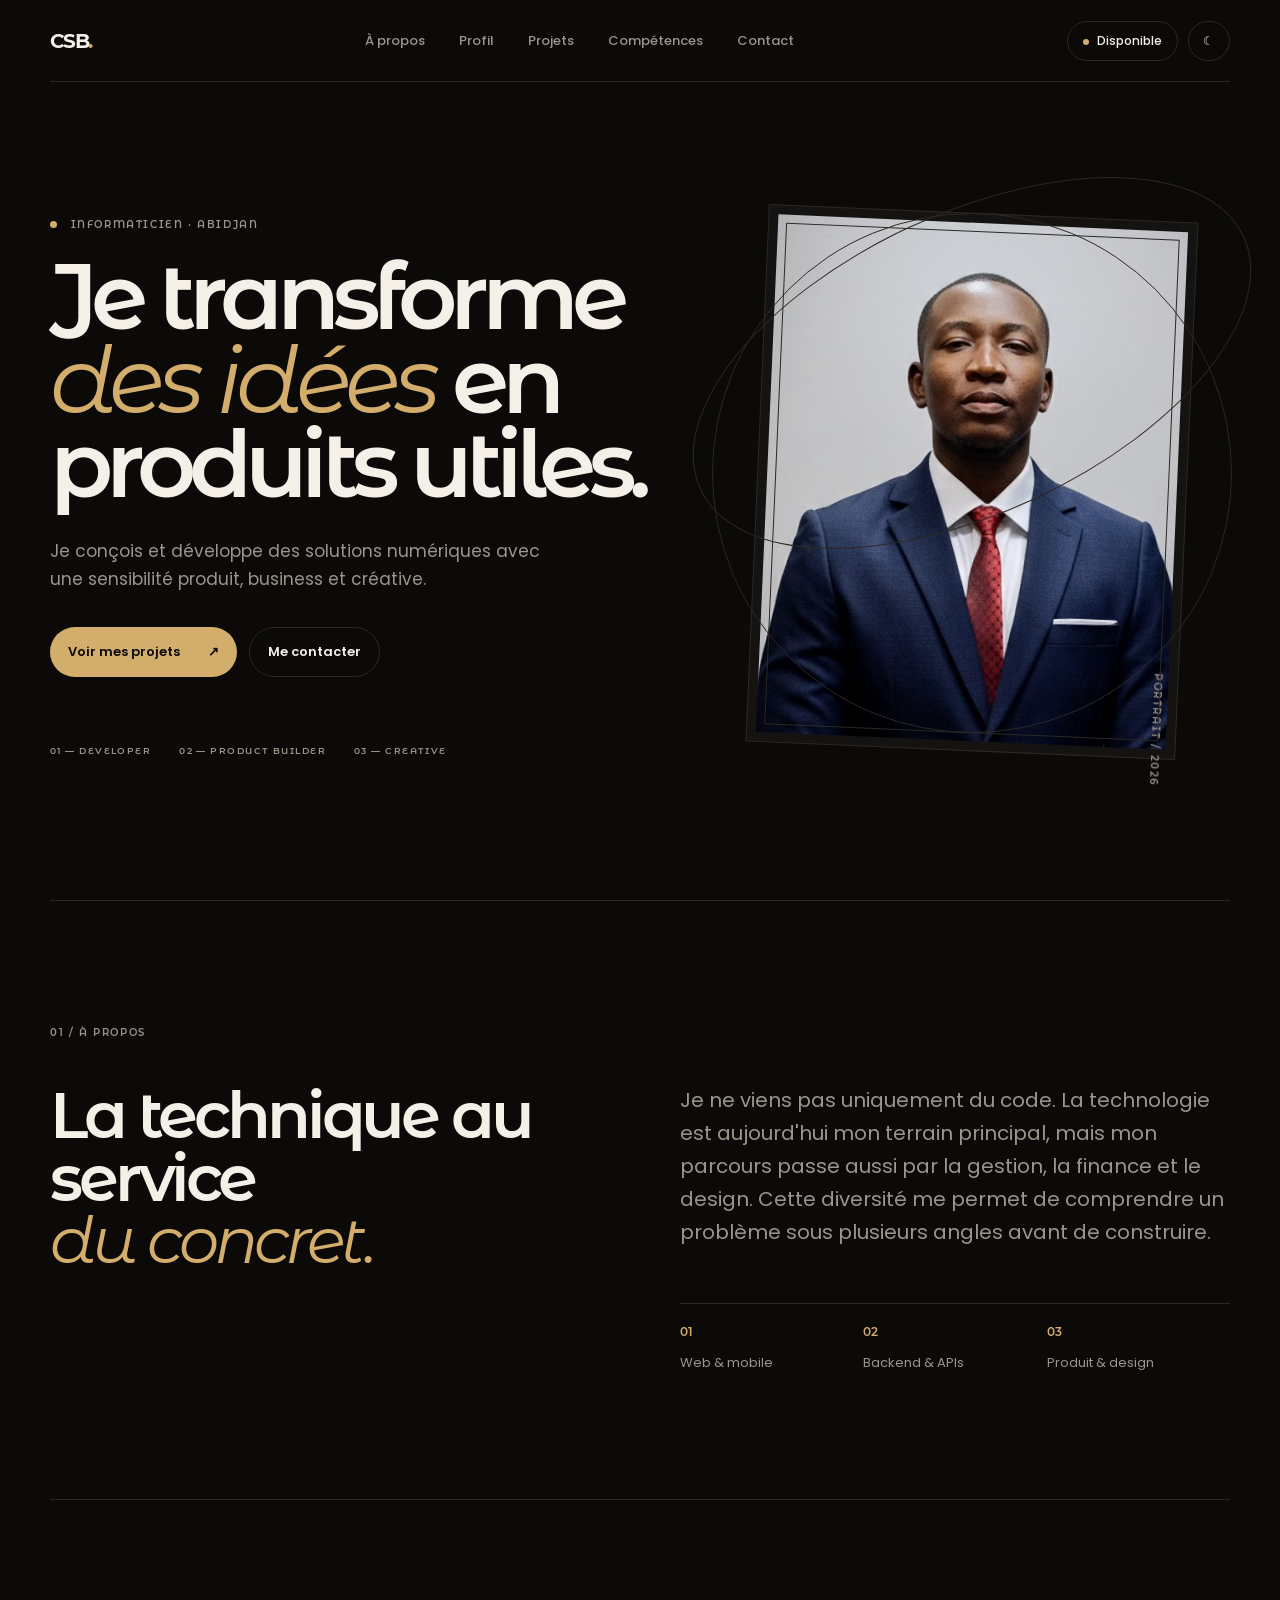
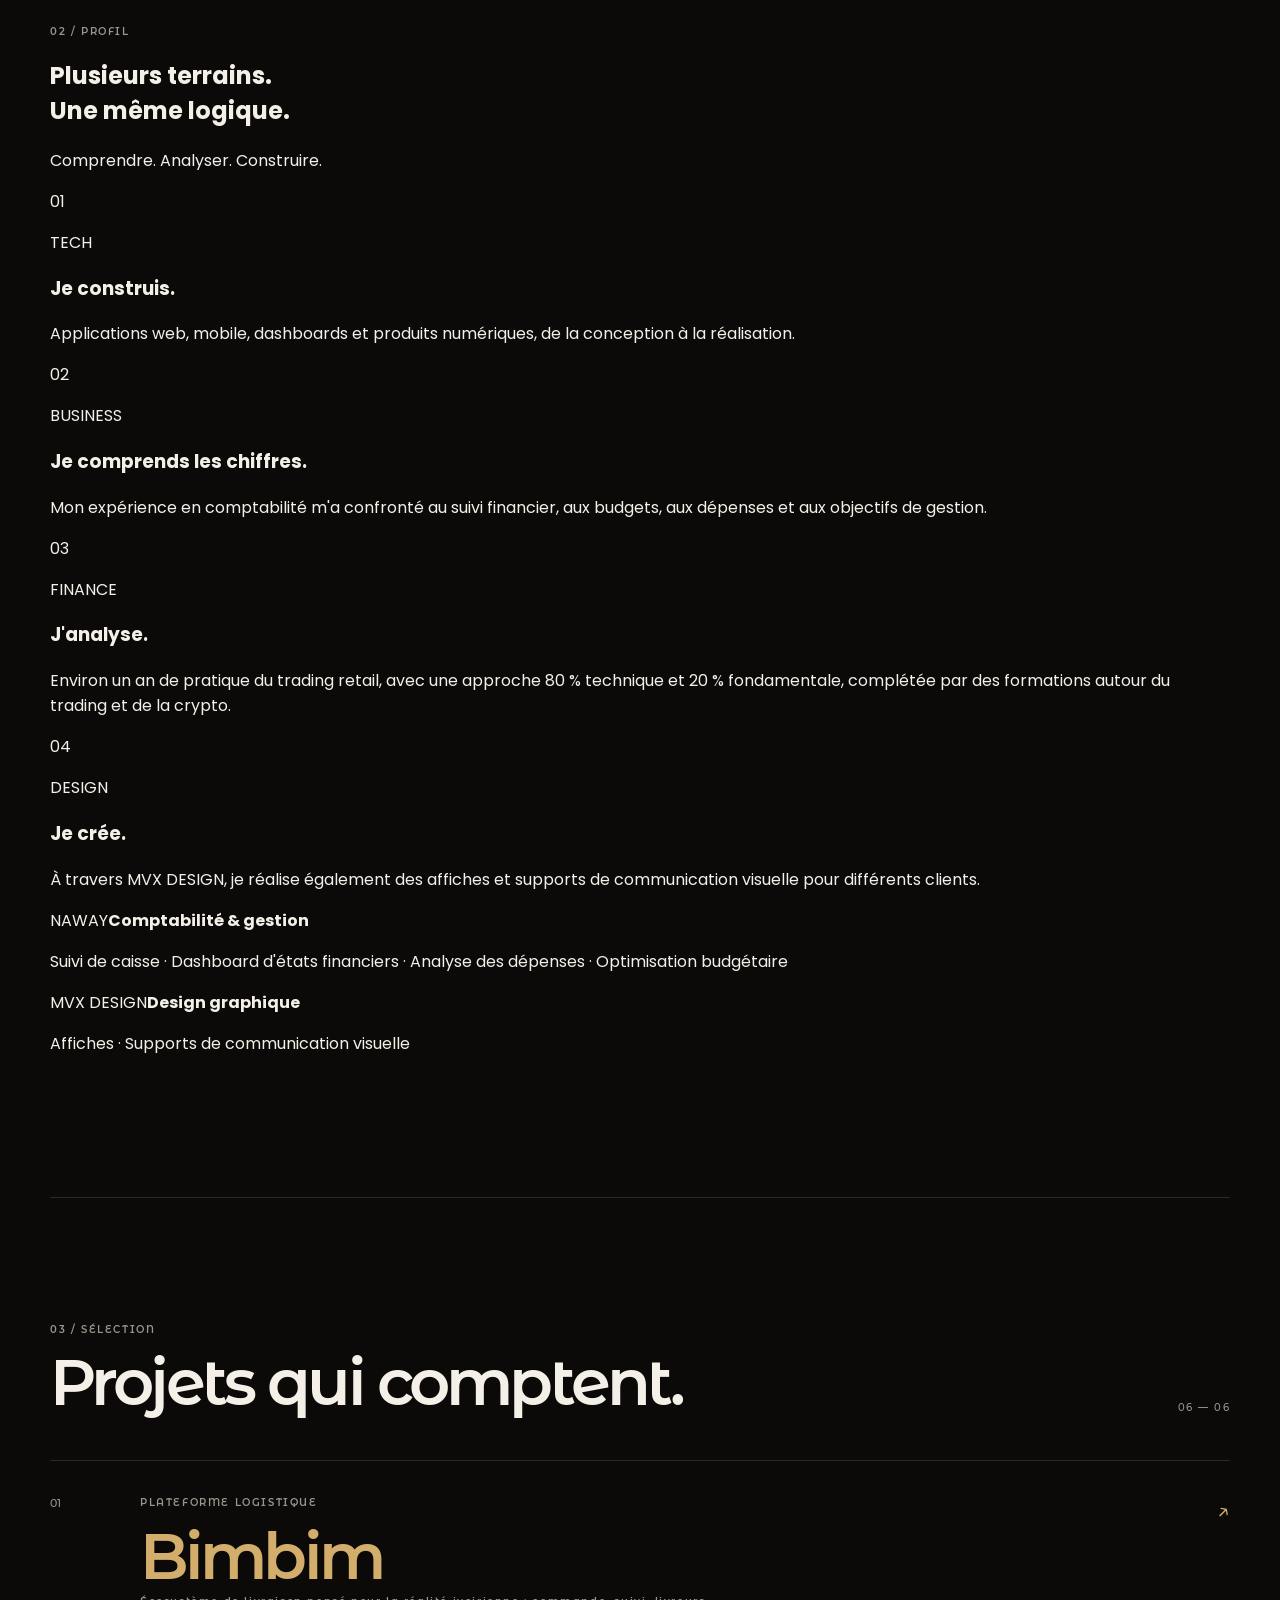
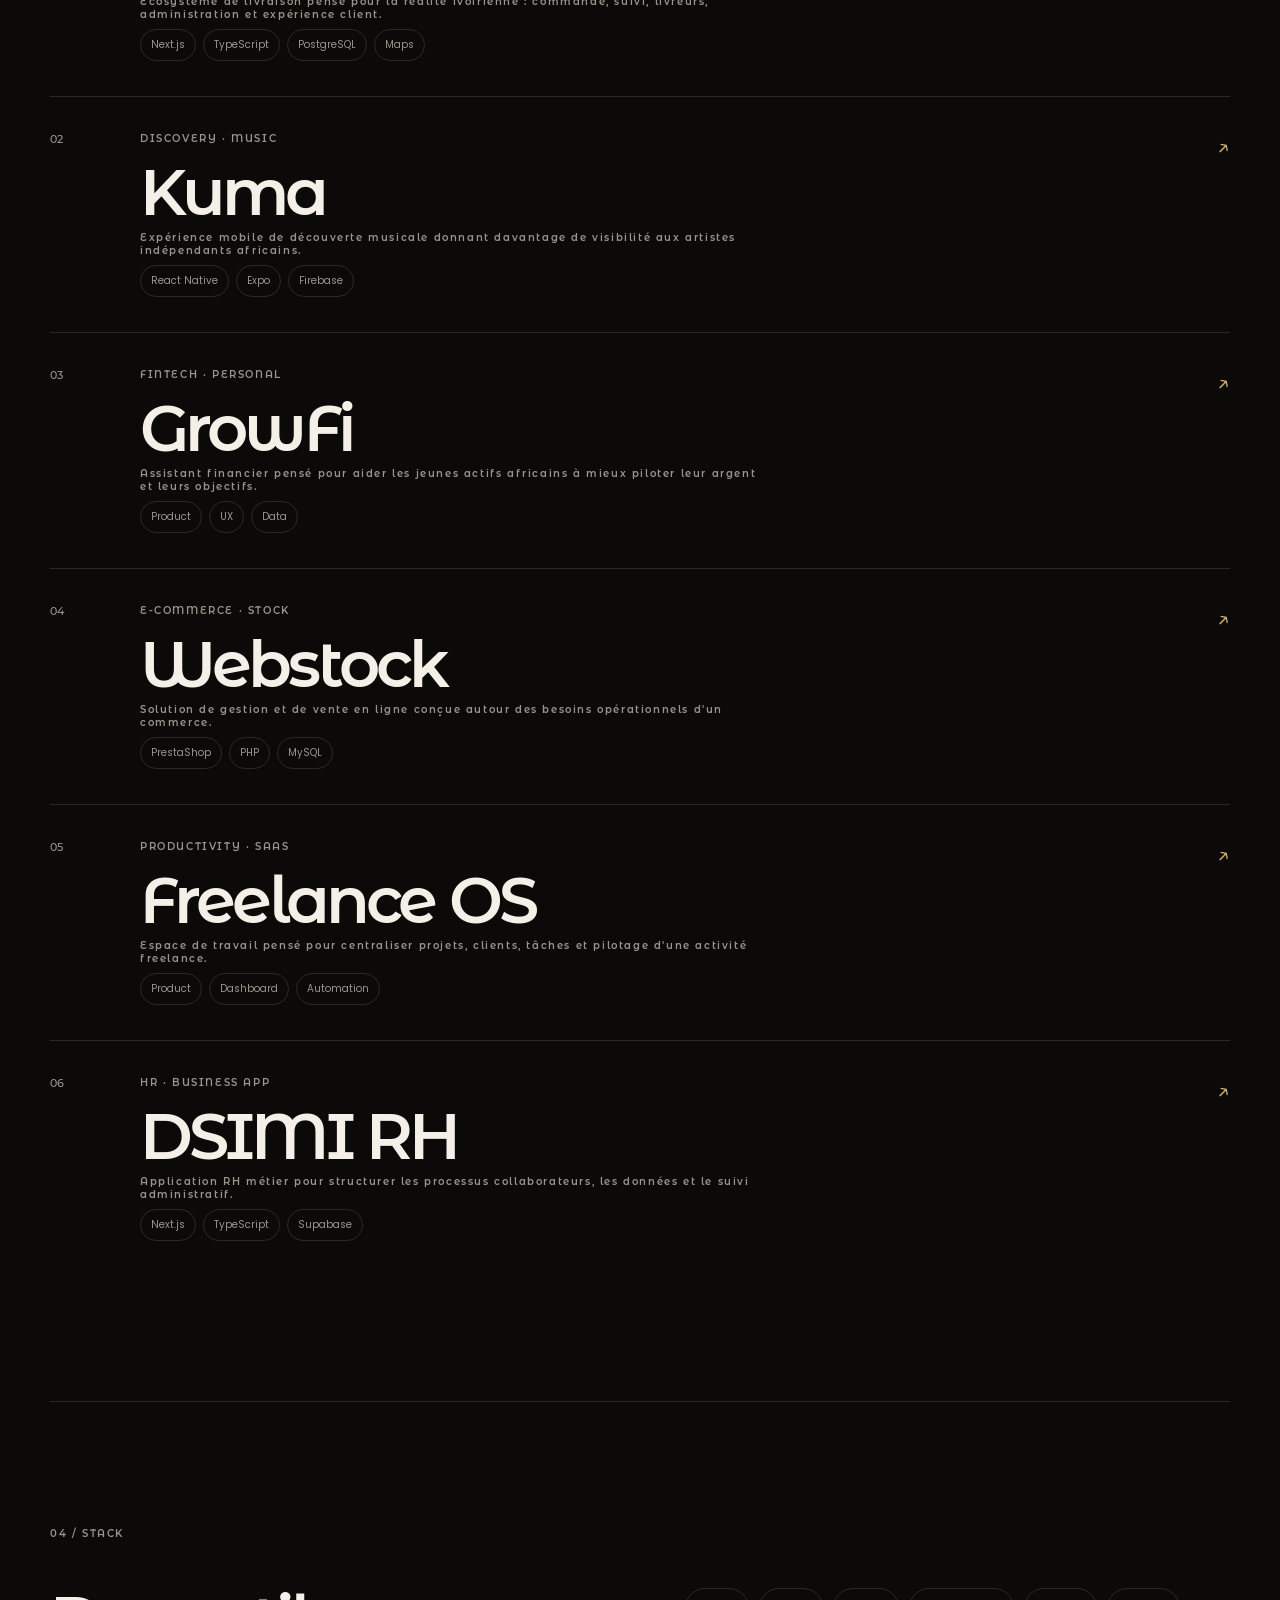
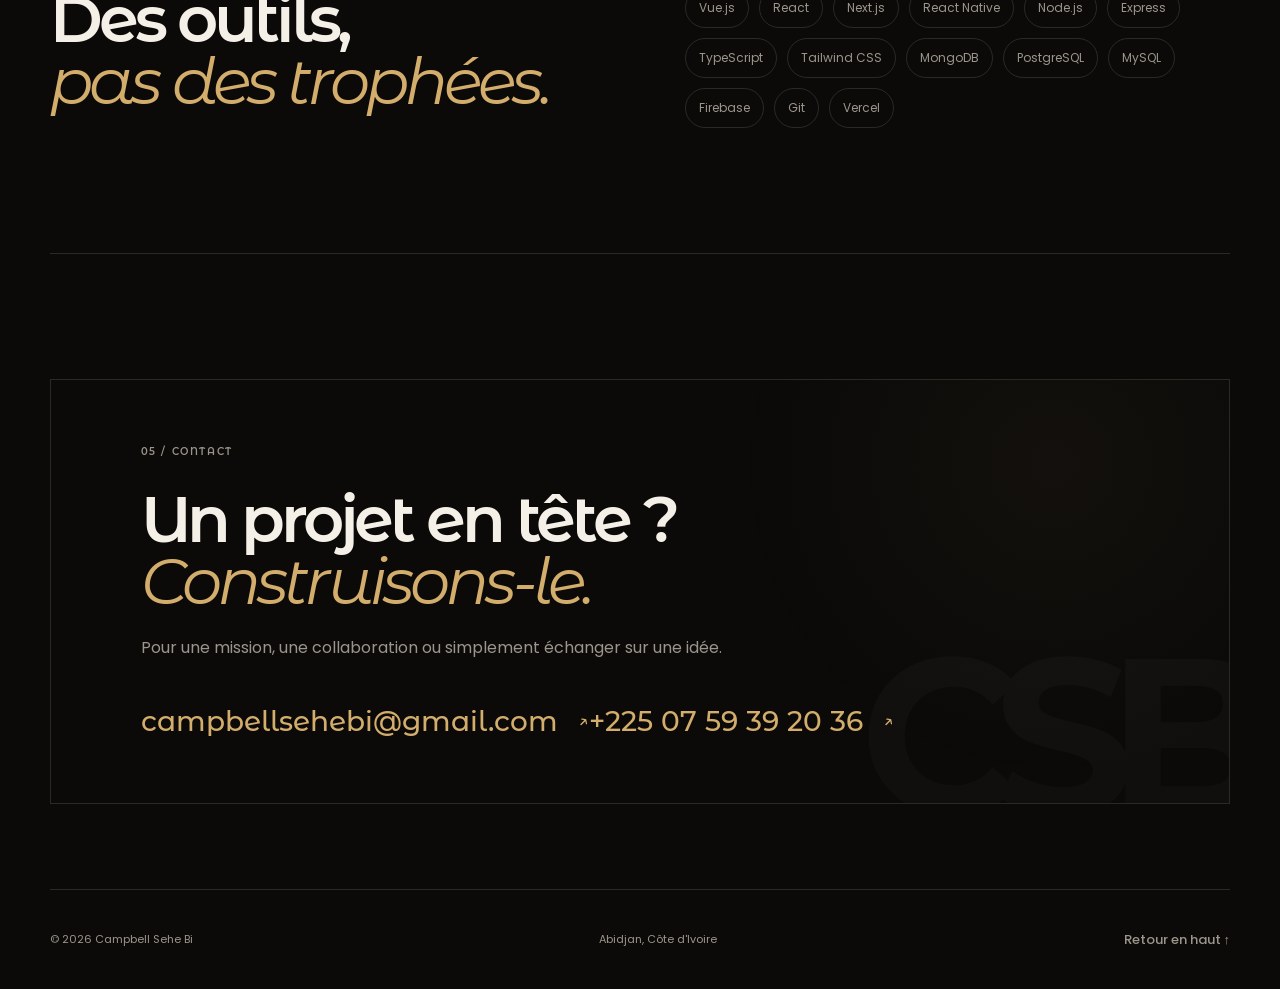
==== commit f003b0b7: "refactor: make profile story clear and editorial" ====
--- a/index.html
+++ b/index.html
@@ -1 +1 @@
-<!doctype html><html lang="fr"><head><meta charset="UTF-8"><meta name="viewport" content="width=device-width,initial-scale=1.0"><meta name="description" content="Campbell Sehe Bi — Informaticien, développeur full-stack et concepteur de produits numériques basé à Abidjan."><meta name="theme-color" content="#0b0a09"><title>Campbell Sehe Bi — Portfolio</title><link rel="preconnect" href="https://fonts.googleapis.com"><link rel="preconnect" href="https://fonts.gstatic.com" crossorigin><link href="https://fonts.googleapis.com/css2?family=Montserrat+Alternates:wght@400;500;600;700;800&family=Poppins:wght@400;500;600;700&display=swap" rel="stylesheet"><link rel="stylesheet" href="style.css"></head><body><header class="nav"><a class="brand" href="#top">CSB<span>.</span></a><nav><a href="#about">À propos</a><a href="#experience">Parcours</a><a href="#work">Projets</a><a href="#skills">Compétences</a><a href="#contact">Contact</a></nav><div class="nav-actions"><a class="nav-cta" href="#contact">Disponible</a><button class="theme-toggle" id="themeToggle" type="button" aria-label="Changer de thème"><span class="moon">☾</span><span class="sun">☀</span></button></div></header><main id="top"><section class="hero shell"><div class="hero-copy reveal"><p class="eyebrow"><span class="pulse"></span> INFORMATICIEN · ABIDJAN</p><h1>Je transforme<br><em>des idées</em> en<br>produits utiles.</h1><p class="lead">Développement web, applications métier et expériences digitales pensées pour être simples, rapides et solides.</p><div class="hero-actions"><a class="button primary" href="#work">Voir mes projets <span>↗</span></a><a class="button ghost" href="mailto:campbellsehebi@gmail.com">Me contacter</a></div><div class="hero-meta"><span>01 — DEVELOPER</span><span>02 — CONSULTANT</span><span>03 — BUILDER</span></div></div><div class="portrait-wrap reveal delay"><div class="portrait-frame"><img class="portrait-image" src="profile.png" alt="Portrait de Campbell Sehe Bi"><div class="portrait-index">PORTRAIT / 2026</div></div><div class="orbit orbit-a"></div><div class="orbit orbit-b"></div></div></section><section id="about" class="section shell about"><div class="section-kicker">01 / PROFIL</div><div class="about-grid"><h2>La technique au service<br><span>du concret.</span></h2><div><p class="large-copy">Je conçois et développe des solutions numériques qui répondent à de vrais problèmes. Mon parcours associe informatique, gestion, finance et création visuelle, avec une même logique : comprendre le besoin avant de construire.</p><div class="facts"><div><strong>01</strong><span>Web & mobile</span></div><div><strong>02</strong><span>Backend & APIs</span></div><div><strong>03</strong><span>Produit & design</span></div></div></div></div></section><section id="experience" class="section shell experience"><div class="section-kicker">02 / PARCOURS</div><div class="timeline"><article class="timeline-item"><div class="timeline-year">INFORMATIQUE</div><div><p class="timeline-label">PRODUIT · DÉVELOPPEMENT</p><h3>Développement & conception</h3><p>Création de plateformes web, applications métier et expériences digitales, de l'idée à la réalisation technique.</p></div></article><article class="timeline-item"><div class="timeline-year">MVX DESIGN</div><div><p class="timeline-label">DESIGN GRAPHIQUE</p><h3>Création visuelle</h3><p>Réalisation d'affiches et de supports de communication visuelle pour des clients à travers MVX DESIGN.</p></div></article><article class="timeline-item"><div class="timeline-year">NAWAY</div><div><p class="timeline-label">COMPTABILITÉ · GESTION</p><h3>Suivi financier & pilotage</h3><p>Suivi de caisse, mise en place d'un dashboard de suivi des états financiers et analyses des dépenses afin de mieux respecter les budgets et les objectifs.</p></div></article><article class="timeline-item"><div class="timeline-year">≈ 1 AN</div><div><p class="timeline-label">TRADING · CRYPTO</p><h3>Trader retail & formateur</h3><p>Pratique indépendante du trading avec une approche 80 % technique et 20 % fondamentale. Formation et partage de connaissances autour du trading et de la crypto.</p></div></article></div></section><section id="work" class="section shell work"><div class="section-head"><div><div class="section-kicker">03 / SÉLECTION</div><h2>Projets qui comptent.</h2></div><span class="counter">06 — 06</span></div><div class="project-list"><a class="project featured" href="projects/bimbim.html"><div class="project-no">01</div><div class="project-main"><p>PLATEFORME LOGISTIQUE</p><h3>Bimbim</h3><p class="project-desc">Écosystème de livraison pensé pour la réalité ivoirienne : commande, suivi, livreurs, administration et expérience client.</p><div class="tags"><span>Next.js</span><span>TypeScript</span><span>PostgreSQL</span><span>Maps</span></div></div><div class="project-arrow">↗</div></a><a class="project" href="projects/kuma.html"><div class="project-no">02</div><div class="project-main"><p>DISCOVERY · MUSIC</p><h3>Kuma</h3><p class="project-desc">Expérience mobile de découverte musicale donnant davantage de visibilité aux artistes indépendants africains.</p><div class="tags"><span>React Native</span><span>Expo</span><span>Firebase</span></div></div><div class="project-arrow">↗</div></a><a class="project" href="projects/growfi.html"><div class="project-no">03</div><div class="project-main"><p>FINTECH · PERSONAL</p><h3>GrowFi</h3><p class="project-desc">Assistant financier pensé pour aider les jeunes actifs africains à mieux piloter leur argent et leurs objectifs.</p><div class="tags"><span>Product</span><span>UX</span><span>Data</span></div></div><div class="project-arrow">↗</div></a><a class="project" href="projects/webstock.html"><div class="project-no">04</div><div class="project-main"><p>E-COMMERCE · STOCK</p><h3>Webstock</h3><p class="project-desc">Solution de gestion et de vente en ligne conçue autour des besoins opérationnels d'un commerce.</p><div class="tags"><span>PrestaShop</span><span>PHP</span><span>MySQL</span></div></div><div class="project-arrow">↗</div></a><a class="project" href="projects/freelance-os.html"><div class="project-no">05</div><div class="project-main"><p>PRODUCTIVITY · SAAS</p><h3>Freelance OS</h3><p class="project-desc">Espace de travail pensé pour centraliser projets, clients, tâches et pilotage d'une activité freelance.</p><div class="tags"><span>Product</span><span>Dashboard</span><span>Automation</span></div></div><div class="project-arrow">↗</div></a><a class="project" href="projects/dsimi-rh.html"><div class="project-no">06</div><div class="project-main"><p>HR · BUSINESS APP</p><h3>DSIMI RH</h3><p class="project-desc">Application RH métier pour structurer les processus collaborateurs, les données et le suivi administratif.</p><div class="tags"><span>Next.js</span><span>TypeScript</span><span>Supabase</span></div></div><div class="project-arrow">↗</div></a></div></section><section id="skills" class="section shell skills"><div class="section-kicker">04 / STACK</div><div class="skills-layout"><h2>Des outils,<br><span>pas des trophées.</span></h2><div class="skill-cloud"><span>Vue.js</span><span>React</span><span>Next.js</span><span>React Native</span><span>Node.js</span><span>Express</span><span>TypeScript</span><span>Tailwind CSS</span><span>MongoDB</span><span>PostgreSQL</span><span>MySQL</span><span>Firebase</span><span>Git</span><span>Vercel</span></div></div></section><section id="contact" class="section contact shell"><div class="contact-card"><div class="section-kicker">05 / CONTACT</div><h2>Un projet en tête ?<br><span>Construisons-le.</span></h2><p>Pour une mission, une collaboration ou simplement échanger sur une idée.</p><div class="contact-details"><a class="contact-link" href="mailto:campbellsehebi@gmail.com">campbellsehebi@gmail.com <span>↗</span></a><a class="contact-link" href="tel:+2250759392036">+225 07 59 39 20 36 <span>↗</span></a></div></div></section></main><footer class="footer shell"><span>© 2026 Campbell Sehe Bi</span><span>Abidjan, Côte d'Ivoire</span><a href="#top">Retour en haut ↑</a></footer><script src="script.js"></script></body></html>+<!doctype html><html lang="fr"><head><meta charset="UTF-8"><meta name="viewport" content="width=device-width,initial-scale=1.0"><meta name="description" content="Campbell Sehe Bi — Informaticien, développeur full-stack et product builder basé à Abidjan."><meta name="theme-color" content="#0b0a09"><title>Campbell Sehe Bi — Portfolio</title><link rel="preconnect" href="https://fonts.googleapis.com"><link rel="preconnect" href="https://fonts.gstatic.com" crossorigin><link href="https://fonts.googleapis.com/css2?family=Montserrat+Alternates:wght@400;500;600;700;800&family=Poppins:wght@400;500;600;700&display=swap" rel="stylesheet"><link rel="stylesheet" href="style.css"></head><body><header class="nav"><a class="brand" href="#top">CSB<span>.</span></a><nav><a href="#about">À propos</a><a href="#identity">Profil</a><a href="#work">Projets</a><a href="#skills">Compétences</a><a href="#contact">Contact</a></nav><div class="nav-actions"><a class="nav-cta" href="#contact">Disponible</a><button class="theme-toggle" id="themeToggle" type="button" aria-label="Changer de thème"><span class="moon">☾</span><span class="sun">☀</span></button></div></header><main id="top"><section class="hero shell"><div class="hero-copy reveal"><p class="eyebrow"><span class="pulse"></span> INFORMATICIEN · ABIDJAN</p><h1>Je transforme<br><em>des idées</em> en<br>produits utiles.</h1><p class="lead">Je conçois et développe des solutions numériques avec une sensibilité produit, business et créative.</p><div class="hero-actions"><a class="button primary" href="#work">Voir mes projets <span>↗</span></a><a class="button ghost" href="mailto:campbellsehebi@gmail.com">Me contacter</a></div><div class="hero-meta"><span>01 — DEVELOPER</span><span>02 — PRODUCT BUILDER</span><span>03 — CREATIVE</span></div></div><div class="portrait-wrap reveal delay"><div class="portrait-frame"><img class="portrait-image" src="profile.png" alt="Portrait de Campbell Sehe Bi"><div class="portrait-index">PORTRAIT / 2026</div></div><div class="orbit orbit-a"></div><div class="orbit orbit-b"></div></div></section><section id="about" class="section shell about"><div class="section-kicker">01 / À PROPOS</div><div class="about-grid"><h2>La technique au service<br><span>du concret.</span></h2><div><p class="large-copy">Je ne viens pas uniquement du code. La technologie est aujourd'hui mon terrain principal, mais mon parcours passe aussi par la gestion, la finance et le design. Cette diversité me permet de comprendre un problème sous plusieurs angles avant de construire.</p><div class="facts"><div><strong>01</strong><span>Web & mobile</span></div><div><strong>02</strong><span>Backend & APIs</span></div><div><strong>03</strong><span>Produit & design</span></div></div></div></div></section><section id="identity" class="section shell identity"><div class="section-kicker">02 / PROFIL</div><div class="identity-intro"><h2>Plusieurs terrains.<br><span>Une même logique.</span></h2><p>Comprendre. Analyser. Construire.</p></div><div class="identity-grid"><article><span class="identity-no">01</span><p class="identity-label">TECH</p><h3>Je construis.</h3><p>Applications web, mobile, dashboards et produits numériques, de la conception à la réalisation.</p></article><article><span class="identity-no">02</span><p class="identity-label">BUSINESS</p><h3>Je comprends les chiffres.</h3><p>Mon expérience en comptabilité m'a confronté au suivi financier, aux budgets, aux dépenses et aux objectifs de gestion.</p></article><article><span class="identity-no">03</span><p class="identity-label">FINANCE</p><h3>J'analyse.</h3><p>Environ un an de pratique du trading retail, avec une approche 80 % technique et 20 % fondamentale, complétée par des formations autour du trading et de la crypto.</p></article><article><span class="identity-no">04</span><p class="identity-label">DESIGN</p><h3>Je crée.</h3><p>À travers MVX DESIGN, je réalise également des affiches et supports de communication visuelle pour différents clients.</p></article></div><div class="experience-note"><div><span>NAWAY</span><strong>Comptabilité & gestion</strong><p>Suivi de caisse · Dashboard d'états financiers · Analyse des dépenses · Optimisation budgétaire</p></div><div><span>MVX DESIGN</span><strong>Design graphique</strong><p>Affiches · Supports de communication visuelle</p></div></div></section><section id="work" class="section shell work"><div class="section-head"><div><div class="section-kicker">03 / SÉLECTION</div><h2>Projets qui comptent.</h2></div><span class="counter">06 — 06</span></div><div class="project-list"><a class="project featured" href="projects/bimbim.html"><div class="project-no">01</div><div class="project-main"><p>PLATEFORME LOGISTIQUE</p><h3>Bimbim</h3><p class="project-desc">Écosystème de livraison pensé pour la réalité ivoirienne : commande, suivi, livreurs, administration et expérience client.</p><div class="tags"><span>Next.js</span><span>TypeScript</span><span>PostgreSQL</span><span>Maps</span></div></div><div class="project-arrow">↗</div></a><a class="project" href="projects/kuma.html"><div class="project-no">02</div><div class="project-main"><p>DISCOVERY · MUSIC</p><h3>Kuma</h3><p class="project-desc">Expérience mobile de découverte musicale donnant davantage de visibilité aux artistes indépendants africains.</p><div class="tags"><span>React Native</span><span>Expo</span><span>Firebase</span></div></div><div class="project-arrow">↗</div></a><a class="project" href="projects/growfi.html"><div class="project-no">03</div><div class="project-main"><p>FINTECH · PERSONAL</p><h3>GrowFi</h3><p class="project-desc">Assistant financier pensé pour aider les jeunes actifs africains à mieux piloter leur argent et leurs objectifs.</p><div class="tags"><span>Product</span><span>UX</span><span>Data</span></div></div><div class="project-arrow">↗</div></a><a class="project" href="projects/webstock.html"><div class="project-no">04</div><div class="project-main"><p>E-COMMERCE · STOCK</p><h3>Webstock</h3><p class="project-desc">Solution de gestion et de vente en ligne conçue autour des besoins opérationnels d'un commerce.</p><div class="tags"><span>PrestaShop</span><span>PHP</span><span>MySQL</span></div></div><div class="project-arrow">↗</div></a><a class="project" href="projects/freelance-os.html"><div class="project-no">05</div><div class="project-main"><p>PRODUCTIVITY · SAAS</p><h3>Freelance OS</h3><p class="project-desc">Espace de travail pensé pour centraliser projets, clients, tâches et pilotage d'une activité freelance.</p><div class="tags"><span>Product</span><span>Dashboard</span><span>Automation</span></div></div><div class="project-arrow">↗</div></a><a class="project" href="projects/dsimi-rh.html"><div class="project-no">06</div><div class="project-main"><p>HR · BUSINESS APP</p><h3>DSIMI RH</h3><p class="project-desc">Application RH métier pour structurer les processus collaborateurs, les données et le suivi administratif.</p><div class="tags"><span>Next.js</span><span>TypeScript</span><span>Supabase</span></div></div><div class="project-arrow">↗</div></a></div></section><section id="skills" class="section shell skills"><div class="section-kicker">04 / STACK</div><div class="skills-layout"><h2>Des outils,<br><span>pas des trophées.</span></h2><div class="skill-cloud"><span>Vue.js</span><span>React</span><span>Next.js</span><span>React Native</span><span>Node.js</span><span>Express</span><span>TypeScript</span><span>Tailwind CSS</span><span>MongoDB</span><span>PostgreSQL</span><span>MySQL</span><span>Firebase</span><span>Git</span><span>Vercel</span></div></div></section><section id="contact" class="section contact shell"><div class="contact-card"><div class="section-kicker">05 / CONTACT</div><h2>Un projet en tête ?<br><span>Construisons-le.</span></h2><p>Pour une mission, une collaboration ou simplement échanger sur une idée.</p><div class="contact-details"><a class="contact-link" href="mailto:campbellsehebi@gmail.com">campbellsehebi@gmail.com <span>↗</span></a><a class="contact-link" href="tel:+2250759392036">+225 07 59 39 20 36 <span>↗</span></a></div></div></section></main><footer class="footer shell"><span>© 2026 Campbell Sehe Bi</span><span>Abidjan, Côte d'Ivoire</span><a href="#top">Retour en haut ↑</a></footer><script src="script.js"></script></body></html>
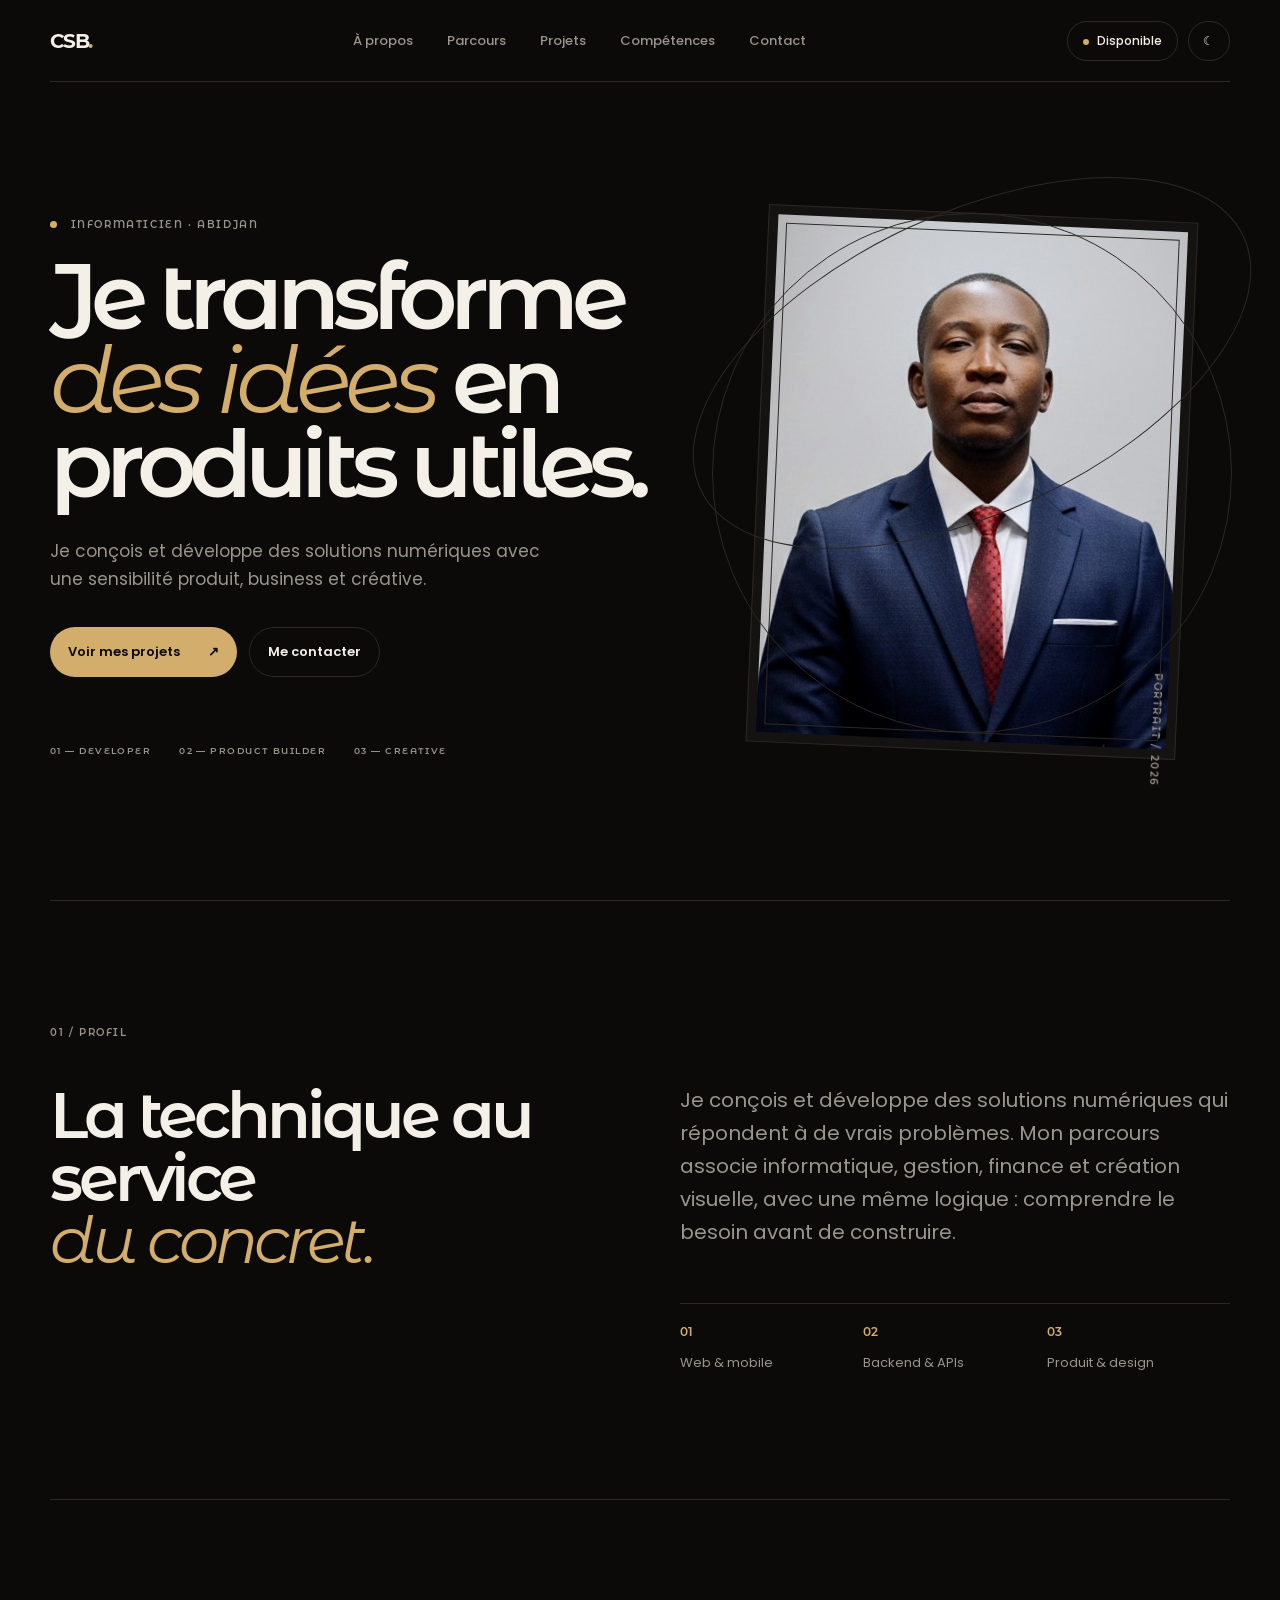
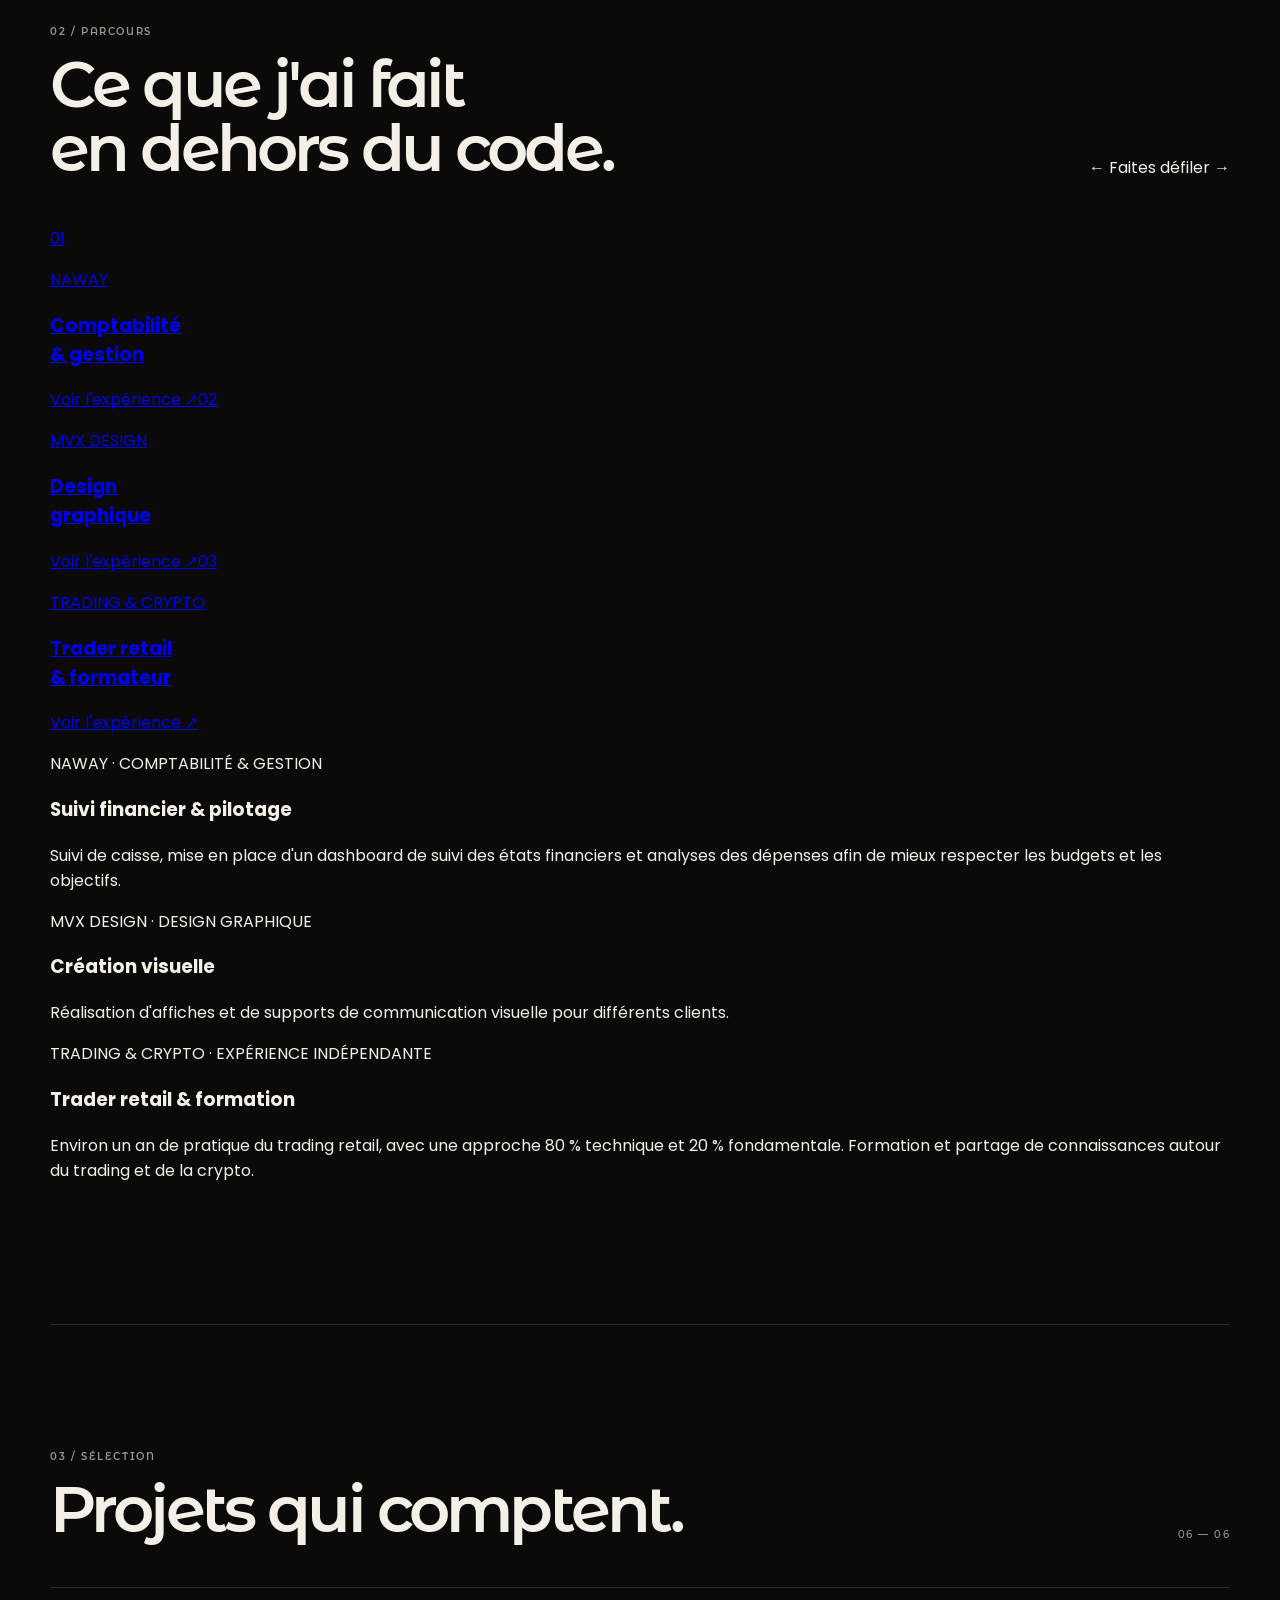
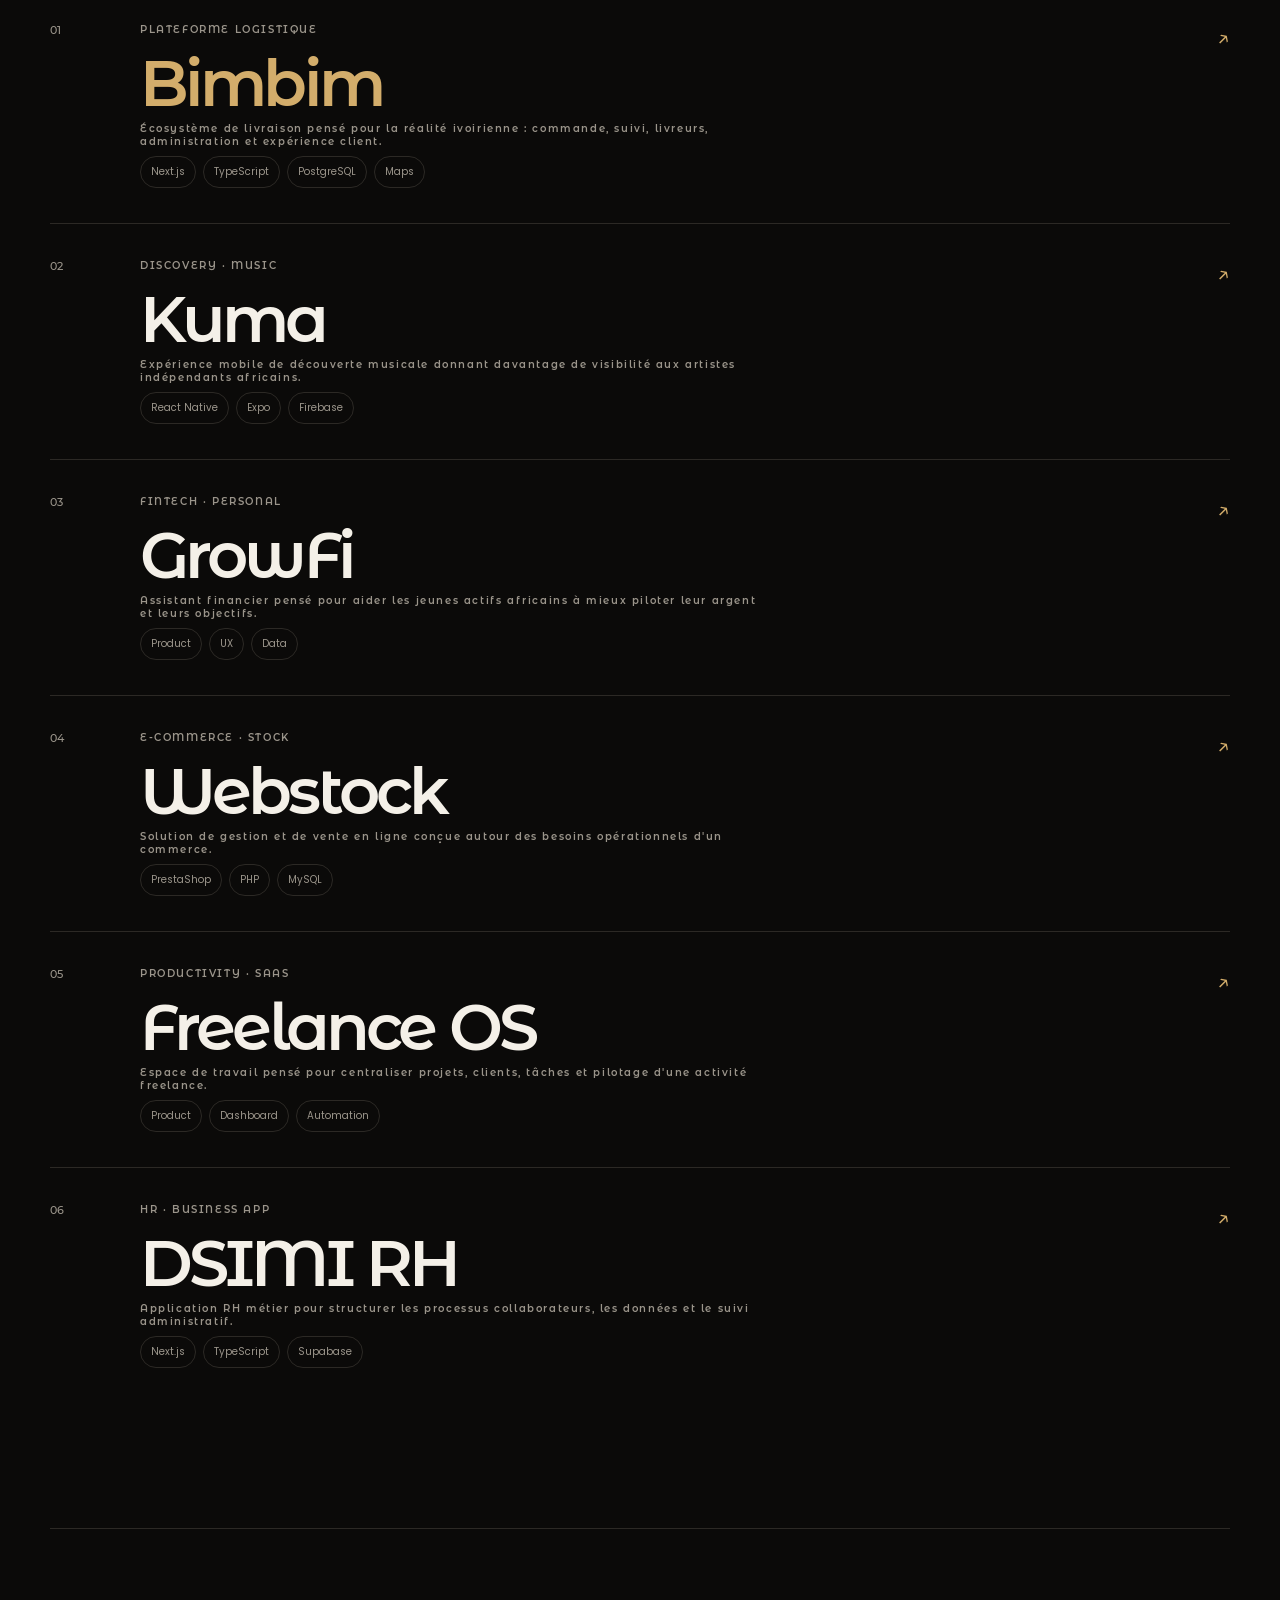
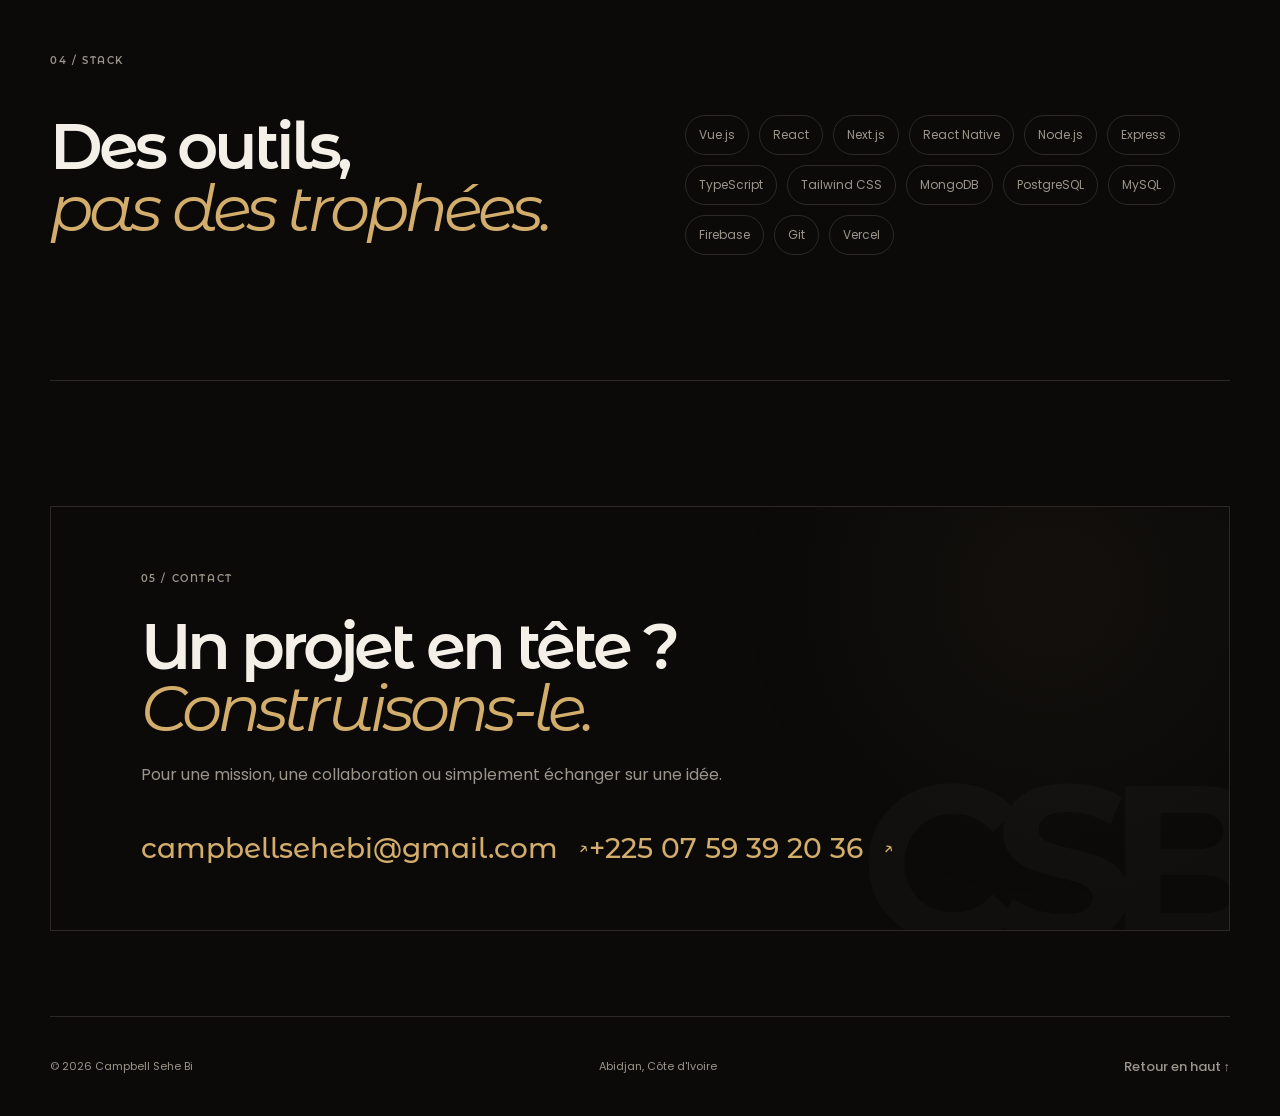
==== commit 979f35e6: "refactor: redesign parcours as horizontal experience cards" ====
--- a/index.html
+++ b/index.html
@@ -1 +1 @@
-<!doctype html><html lang="fr"><head><meta charset="UTF-8"><meta name="viewport" content="width=device-width,initial-scale=1.0"><meta name="description" content="Campbell Sehe Bi — Informaticien, développeur full-stack et product builder basé à Abidjan."><meta name="theme-color" content="#0b0a09"><title>Campbell Sehe Bi — Portfolio</title><link rel="preconnect" href="https://fonts.googleapis.com"><link rel="preconnect" href="https://fonts.gstatic.com" crossorigin><link href="https://fonts.googleapis.com/css2?family=Montserrat+Alternates:wght@400;500;600;700;800&family=Poppins:wght@400;500;600;700&display=swap" rel="stylesheet"><link rel="stylesheet" href="style.css"></head><body><header class="nav"><a class="brand" href="#top">CSB<span>.</span></a><nav><a href="#about">À propos</a><a href="#identity">Profil</a><a href="#work">Projets</a><a href="#skills">Compétences</a><a href="#contact">Contact</a></nav><div class="nav-actions"><a class="nav-cta" href="#contact">Disponible</a><button class="theme-toggle" id="themeToggle" type="button" aria-label="Changer de thème"><span class="moon">☾</span><span class="sun">☀</span></button></div></header><main id="top"><section class="hero shell"><div class="hero-copy reveal"><p class="eyebrow"><span class="pulse"></span> INFORMATICIEN · ABIDJAN</p><h1>Je transforme<br><em>des idées</em> en<br>produits utiles.</h1><p class="lead">Je conçois et développe des solutions numériques avec une sensibilité produit, business et créative.</p><div class="hero-actions"><a class="button primary" href="#work">Voir mes projets <span>↗</span></a><a class="button ghost" href="mailto:campbellsehebi@gmail.com">Me contacter</a></div><div class="hero-meta"><span>01 — DEVELOPER</span><span>02 — PRODUCT BUILDER</span><span>03 — CREATIVE</span></div></div><div class="portrait-wrap reveal delay"><div class="portrait-frame"><img class="portrait-image" src="profile.png" alt="Portrait de Campbell Sehe Bi"><div class="portrait-index">PORTRAIT / 2026</div></div><div class="orbit orbit-a"></div><div class="orbit orbit-b"></div></div></section><section id="about" class="section shell about"><div class="section-kicker">01 / À PROPOS</div><div class="about-grid"><h2>La technique au service<br><span>du concret.</span></h2><div><p class="large-copy">Je ne viens pas uniquement du code. La technologie est aujourd'hui mon terrain principal, mais mon parcours passe aussi par la gestion, la finance et le design. Cette diversité me permet de comprendre un problème sous plusieurs angles avant de construire.</p><div class="facts"><div><strong>01</strong><span>Web & mobile</span></div><div><strong>02</strong><span>Backend & APIs</span></div><div><strong>03</strong><span>Produit & design</span></div></div></div></div></section><section id="identity" class="section shell identity"><div class="section-kicker">02 / PROFIL</div><div class="identity-intro"><h2>Plusieurs terrains.<br><span>Une même logique.</span></h2><p>Comprendre. Analyser. Construire.</p></div><div class="identity-grid"><article><span class="identity-no">01</span><p class="identity-label">TECH</p><h3>Je construis.</h3><p>Applications web, mobile, dashboards et produits numériques, de la conception à la réalisation.</p></article><article><span class="identity-no">02</span><p class="identity-label">BUSINESS</p><h3>Je comprends les chiffres.</h3><p>Mon expérience en comptabilité m'a confronté au suivi financier, aux budgets, aux dépenses et aux objectifs de gestion.</p></article><article><span class="identity-no">03</span><p class="identity-label">FINANCE</p><h3>J'analyse.</h3><p>Environ un an de pratique du trading retail, avec une approche 80 % technique et 20 % fondamentale, complétée par des formations autour du trading et de la crypto.</p></article><article><span class="identity-no">04</span><p class="identity-label">DESIGN</p><h3>Je crée.</h3><p>À travers MVX DESIGN, je réalise également des affiches et supports de communication visuelle pour différents clients.</p></article></div><div class="experience-note"><div><span>NAWAY</span><strong>Comptabilité & gestion</strong><p>Suivi de caisse · Dashboard d'états financiers · Analyse des dépenses · Optimisation budgétaire</p></div><div><span>MVX DESIGN</span><strong>Design graphique</strong><p>Affiches · Supports de communication visuelle</p></div></div></section><section id="work" class="section shell work"><div class="section-head"><div><div class="section-kicker">03 / SÉLECTION</div><h2>Projets qui comptent.</h2></div><span class="counter">06 — 06</span></div><div class="project-list"><a class="project featured" href="projects/bimbim.html"><div class="project-no">01</div><div class="project-main"><p>PLATEFORME LOGISTIQUE</p><h3>Bimbim</h3><p class="project-desc">Écosystème de livraison pensé pour la réalité ivoirienne : commande, suivi, livreurs, administration et expérience client.</p><div class="tags"><span>Next.js</span><span>TypeScript</span><span>PostgreSQL</span><span>Maps</span></div></div><div class="project-arrow">↗</div></a><a class="project" href="projects/kuma.html"><div class="project-no">02</div><div class="project-main"><p>DISCOVERY · MUSIC</p><h3>Kuma</h3><p class="project-desc">Expérience mobile de découverte musicale donnant davantage de visibilité aux artistes indépendants africains.</p><div class="tags"><span>React Native</span><span>Expo</span><span>Firebase</span></div></div><div class="project-arrow">↗</div></a><a class="project" href="projects/growfi.html"><div class="project-no">03</div><div class="project-main"><p>FINTECH · PERSONAL</p><h3>GrowFi</h3><p class="project-desc">Assistant financier pensé pour aider les jeunes actifs africains à mieux piloter leur argent et leurs objectifs.</p><div class="tags"><span>Product</span><span>UX</span><span>Data</span></div></div><div class="project-arrow">↗</div></a><a class="project" href="projects/webstock.html"><div class="project-no">04</div><div class="project-main"><p>E-COMMERCE · STOCK</p><h3>Webstock</h3><p class="project-desc">Solution de gestion et de vente en ligne conçue autour des besoins opérationnels d'un commerce.</p><div class="tags"><span>PrestaShop</span><span>PHP</span><span>MySQL</span></div></div><div class="project-arrow">↗</div></a><a class="project" href="projects/freelance-os.html"><div class="project-no">05</div><div class="project-main"><p>PRODUCTIVITY · SAAS</p><h3>Freelance OS</h3><p class="project-desc">Espace de travail pensé pour centraliser projets, clients, tâches et pilotage d'une activité freelance.</p><div class="tags"><span>Product</span><span>Dashboard</span><span>Automation</span></div></div><div class="project-arrow">↗</div></a><a class="project" href="projects/dsimi-rh.html"><div class="project-no">06</div><div class="project-main"><p>HR · BUSINESS APP</p><h3>DSIMI RH</h3><p class="project-desc">Application RH métier pour structurer les processus collaborateurs, les données et le suivi administratif.</p><div class="tags"><span>Next.js</span><span>TypeScript</span><span>Supabase</span></div></div><div class="project-arrow">↗</div></a></div></section><section id="skills" class="section shell skills"><div class="section-kicker">04 / STACK</div><div class="skills-layout"><h2>Des outils,<br><span>pas des trophées.</span></h2><div class="skill-cloud"><span>Vue.js</span><span>React</span><span>Next.js</span><span>React Native</span><span>Node.js</span><span>Express</span><span>TypeScript</span><span>Tailwind CSS</span><span>MongoDB</span><span>PostgreSQL</span><span>MySQL</span><span>Firebase</span><span>Git</span><span>Vercel</span></div></div></section><section id="contact" class="section contact shell"><div class="contact-card"><div class="section-kicker">05 / CONTACT</div><h2>Un projet en tête ?<br><span>Construisons-le.</span></h2><p>Pour une mission, une collaboration ou simplement échanger sur une idée.</p><div class="contact-details"><a class="contact-link" href="mailto:campbellsehebi@gmail.com">campbellsehebi@gmail.com <span>↗</span></a><a class="contact-link" href="tel:+2250759392036">+225 07 59 39 20 36 <span>↗</span></a></div></div></section></main><footer class="footer shell"><span>© 2026 Campbell Sehe Bi</span><span>Abidjan, Côte d'Ivoire</span><a href="#top">Retour en haut ↑</a></footer><script src="script.js"></script></body></html>+<!doctype html><html lang="fr"><head><meta charset="UTF-8"><meta name="viewport" content="width=device-width,initial-scale=1.0"><meta name="description" content="Campbell Sehe Bi — Informaticien, développeur full-stack et product builder basé à Abidjan."><meta name="theme-color" content="#0b0a09"><title>Campbell Sehe Bi — Portfolio</title><link rel="preconnect" href="https://fonts.googleapis.com"><link rel="preconnect" href="https://fonts.gstatic.com" crossorigin><link href="https://fonts.googleapis.com/css2?family=Montserrat+Alternates:wght@400;500;600;700;800&family=Poppins:wght@400;500;600;700&display=swap" rel="stylesheet"><link rel="stylesheet" href="style.css"></head><body><header class="nav"><a class="brand" href="#top">CSB<span>.</span></a><nav><a href="#about">À propos</a><a href="#experience">Parcours</a><a href="#work">Projets</a><a href="#skills">Compétences</a><a href="#contact">Contact</a></nav><div class="nav-actions"><a class="nav-cta" href="#contact">Disponible</a><button class="theme-toggle" id="themeToggle" type="button" aria-label="Changer de thème"><span class="moon">☾</span><span class="sun">☀</span></button></div></header><main id="top"><section class="hero shell"><div class="hero-copy reveal"><p class="eyebrow"><span class="pulse"></span> INFORMATICIEN · ABIDJAN</p><h1>Je transforme<br><em>des idées</em> en<br>produits utiles.</h1><p class="lead">Je conçois et développe des solutions numériques avec une sensibilité produit, business et créative.</p><div class="hero-actions"><a class="button primary" href="#work">Voir mes projets <span>↗</span></a><a class="button ghost" href="mailto:campbellsehebi@gmail.com">Me contacter</a></div><div class="hero-meta"><span>01 — DEVELOPER</span><span>02 — PRODUCT BUILDER</span><span>03 — CREATIVE</span></div></div><div class="portrait-wrap reveal delay"><div class="portrait-frame"><img class="portrait-image" src="profile.png" alt="Portrait de Campbell Sehe Bi"><div class="portrait-index">PORTRAIT / 2026</div></div><div class="orbit orbit-a"></div><div class="orbit orbit-b"></div></div></section><section id="about" class="section shell about"><div class="section-kicker">01 / PROFIL</div><div class="about-grid"><h2>La technique au service<br><span>du concret.</span></h2><div><p class="large-copy">Je conçois et développe des solutions numériques qui répondent à de vrais problèmes. Mon parcours associe informatique, gestion, finance et création visuelle, avec une même logique : comprendre le besoin avant de construire.</p><div class="facts"><div><strong>01</strong><span>Web & mobile</span></div><div><strong>02</strong><span>Backend & APIs</span></div><div><strong>03</strong><span>Produit & design</span></div></div></div></div></section><section id="experience" class="section shell experience"><div class="section-head"><div><div class="section-kicker">02 / PARCOURS</div><h2>Ce que j'ai fait<br><span>en dehors du code.</span></h2></div><div class="scroll-hint">← Faites défiler →</div></div><div class="experience-track"><a class="experience-card" href="#naway"><span class="experience-number">01</span><p>NAWAY</p><h3>Comptabilité<br>& gestion</h3><span class="experience-more">Voir l'expérience ↗</span></a><a class="experience-card" href="#mvx"><span class="experience-number">02</span><p>MVX DESIGN</p><h3>Design<br>graphique</h3><span class="experience-more">Voir l'expérience ↗</span></a><a class="experience-card" href="#trading"><span class="experience-number">03</span><p>TRADING & CRYPTO</p><h3>Trader retail<br>& formateur</h3><span class="experience-more">Voir l'expérience ↗</span></a></div><div class="experience-details"><article id="naway"><p class="detail-label">NAWAY · COMPTABILITÉ & GESTION</p><h3>Suivi financier & pilotage</h3><p>Suivi de caisse, mise en place d'un dashboard de suivi des états financiers et analyses des dépenses afin de mieux respecter les budgets et les objectifs.</p></article><article id="mvx"><p class="detail-label">MVX DESIGN · DESIGN GRAPHIQUE</p><h3>Création visuelle</h3><p>Réalisation d'affiches et de supports de communication visuelle pour différents clients.</p></article><article id="trading"><p class="detail-label">TRADING & CRYPTO · EXPÉRIENCE INDÉPENDANTE</p><h3>Trader retail & formation</h3><p>Environ un an de pratique du trading retail, avec une approche 80 % technique et 20 % fondamentale. Formation et partage de connaissances autour du trading et de la crypto.</p></article></div></section><section id="work" class="section shell work"><div class="section-head"><div><div class="section-kicker">03 / SÉLECTION</div><h2>Projets qui comptent.</h2></div><span class="counter">06 — 06</span></div><div class="project-list"><a class="project featured" href="projects/bimbim.html"><div class="project-no">01</div><div class="project-main"><p>PLATEFORME LOGISTIQUE</p><h3>Bimbim</h3><p class="project-desc">Écosystème de livraison pensé pour la réalité ivoirienne : commande, suivi, livreurs, administration et expérience client.</p><div class="tags"><span>Next.js</span><span>TypeScript</span><span>PostgreSQL</span><span>Maps</span></div></div><div class="project-arrow">↗</div></a><a class="project" href="projects/kuma.html"><div class="project-no">02</div><div class="project-main"><p>DISCOVERY · MUSIC</p><h3>Kuma</h3><p class="project-desc">Expérience mobile de découverte musicale donnant davantage de visibilité aux artistes indépendants africains.</p><div class="tags"><span>React Native</span><span>Expo</span><span>Firebase</span></div></div><div class="project-arrow">↗</div></a><a class="project" href="projects/growfi.html"><div class="project-no">03</div><div class="project-main"><p>FINTECH · PERSONAL</p><h3>GrowFi</h3><p class="project-desc">Assistant financier pensé pour aider les jeunes actifs africains à mieux piloter leur argent et leurs objectifs.</p><div class="tags"><span>Product</span><span>UX</span><span>Data</span></div></div><div class="project-arrow">↗</div></a><a class="project" href="projects/webstock.html"><div class="project-no">04</div><div class="project-main"><p>E-COMMERCE · STOCK</p><h3>Webstock</h3><p class="project-desc">Solution de gestion et de vente en ligne conçue autour des besoins opérationnels d'un commerce.</p><div class="tags"><span>PrestaShop</span><span>PHP</span><span>MySQL</span></div></div><div class="project-arrow">↗</div></a><a class="project" href="projects/freelance-os.html"><div class="project-no">05</div><div class="project-main"><p>PRODUCTIVITY · SAAS</p><h3>Freelance OS</h3><p class="project-desc">Espace de travail pensé pour centraliser projets, clients, tâches et pilotage d'une activité freelance.</p><div class="tags"><span>Product</span><span>Dashboard</span><span>Automation</span></div></div><div class="project-arrow">↗</div></a><a class="project" href="projects/dsimi-rh.html"><div class="project-no">06</div><div class="project-main"><p>HR · BUSINESS APP</p><h3>DSIMI RH</h3><p class="project-desc">Application RH métier pour structurer les processus collaborateurs, les données et le suivi administratif.</p><div class="tags"><span>Next.js</span><span>TypeScript</span><span>Supabase</span></div></div><div class="project-arrow">↗</div></a></div></section><section id="skills" class="section shell skills"><div class="section-kicker">04 / STACK</div><div class="skills-layout"><h2>Des outils,<br><span>pas des trophées.</span></h2><div class="skill-cloud"><span>Vue.js</span><span>React</span><span>Next.js</span><span>React Native</span><span>Node.js</span><span>Express</span><span>TypeScript</span><span>Tailwind CSS</span><span>MongoDB</span><span>PostgreSQL</span><span>MySQL</span><span>Firebase</span><span>Git</span><span>Vercel</span></div></div></section><section id="contact" class="section contact shell"><div class="contact-card"><div class="section-kicker">05 / CONTACT</div><h2>Un projet en tête ?<br><span>Construisons-le.</span></h2><p>Pour une mission, une collaboration ou simplement échanger sur une idée.</p><div class="contact-details"><a class="contact-link" href="mailto:campbellsehebi@gmail.com">campbellsehebi@gmail.com <span>↗</span></a><a class="contact-link" href="tel:+2250759392036">+225 07 59 39 20 36 <span>↗</span></a></div></div></section></main><footer class="footer shell"><span>© 2026 Campbell Sehe Bi</span><span>Abidjan, Côte d'Ivoire</span><a href="#top">Retour en haut ↑</a></footer><script src="script.js"></script></body></html>
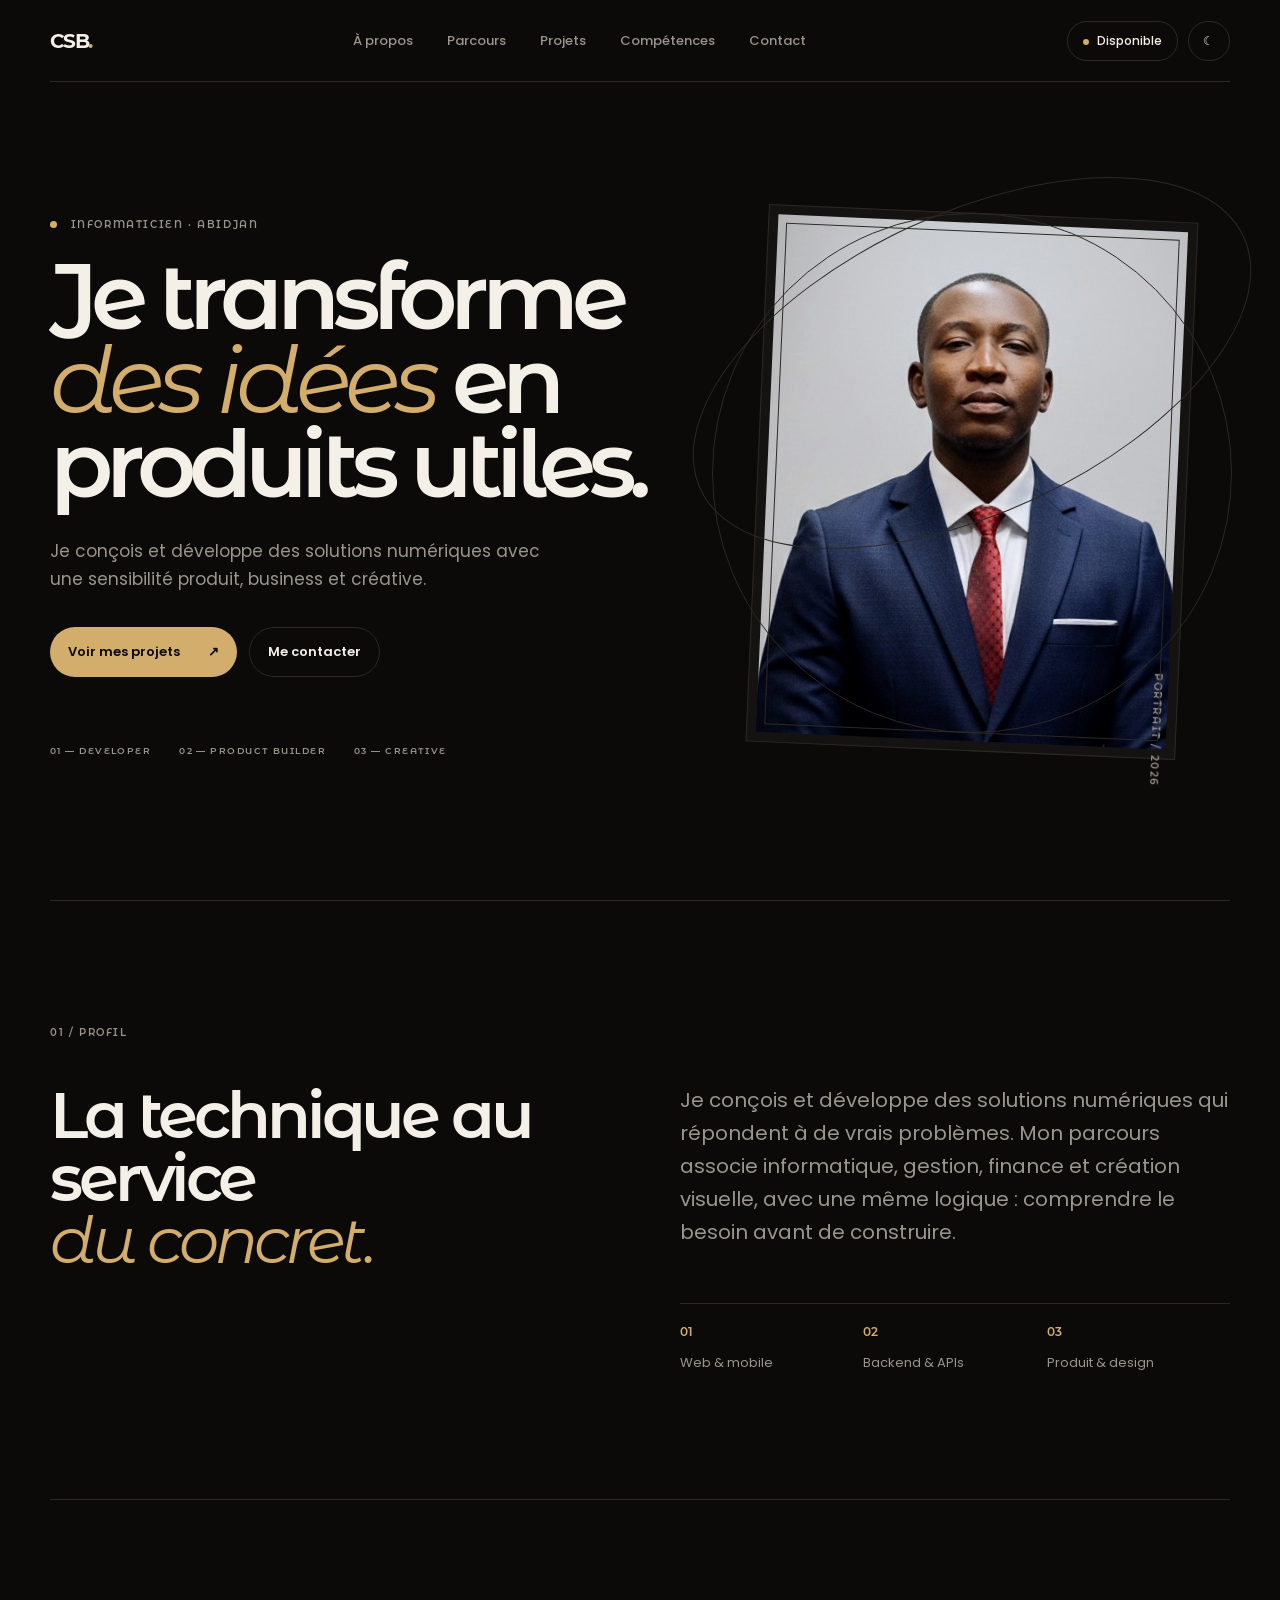
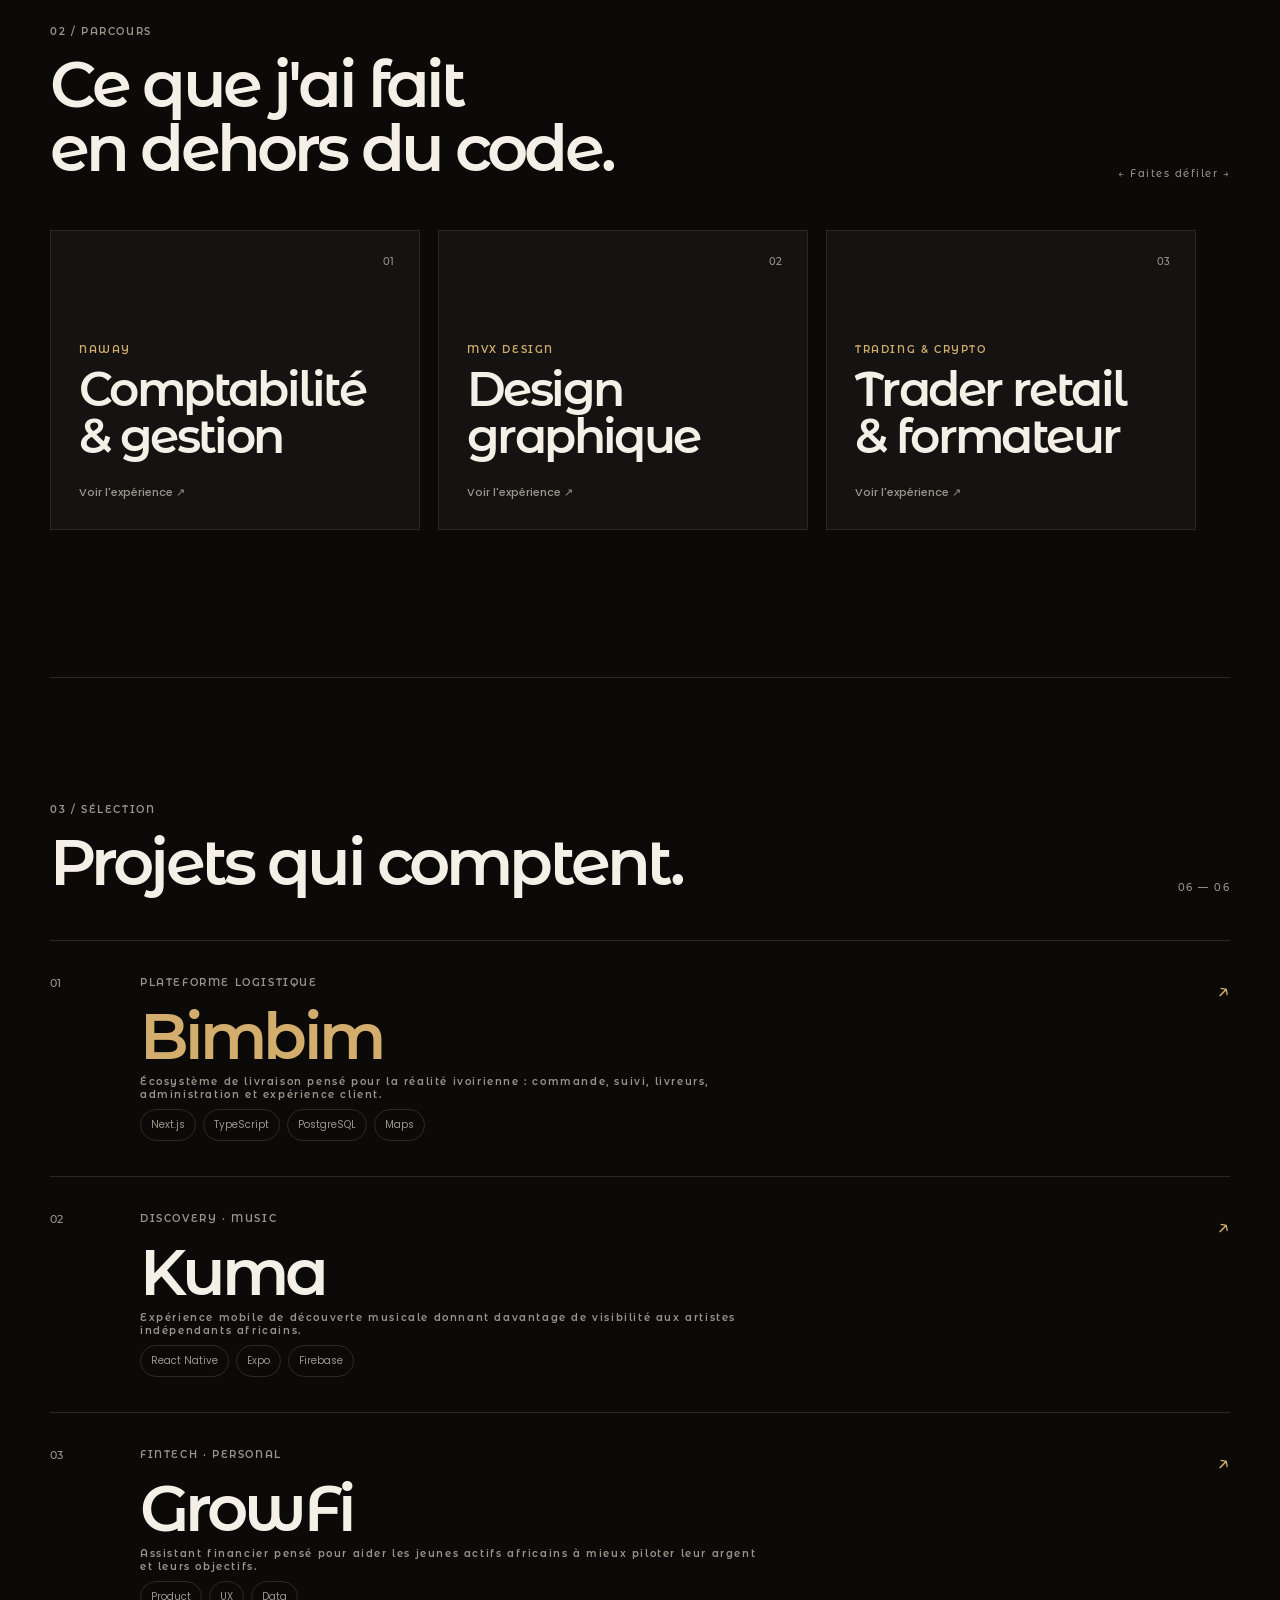
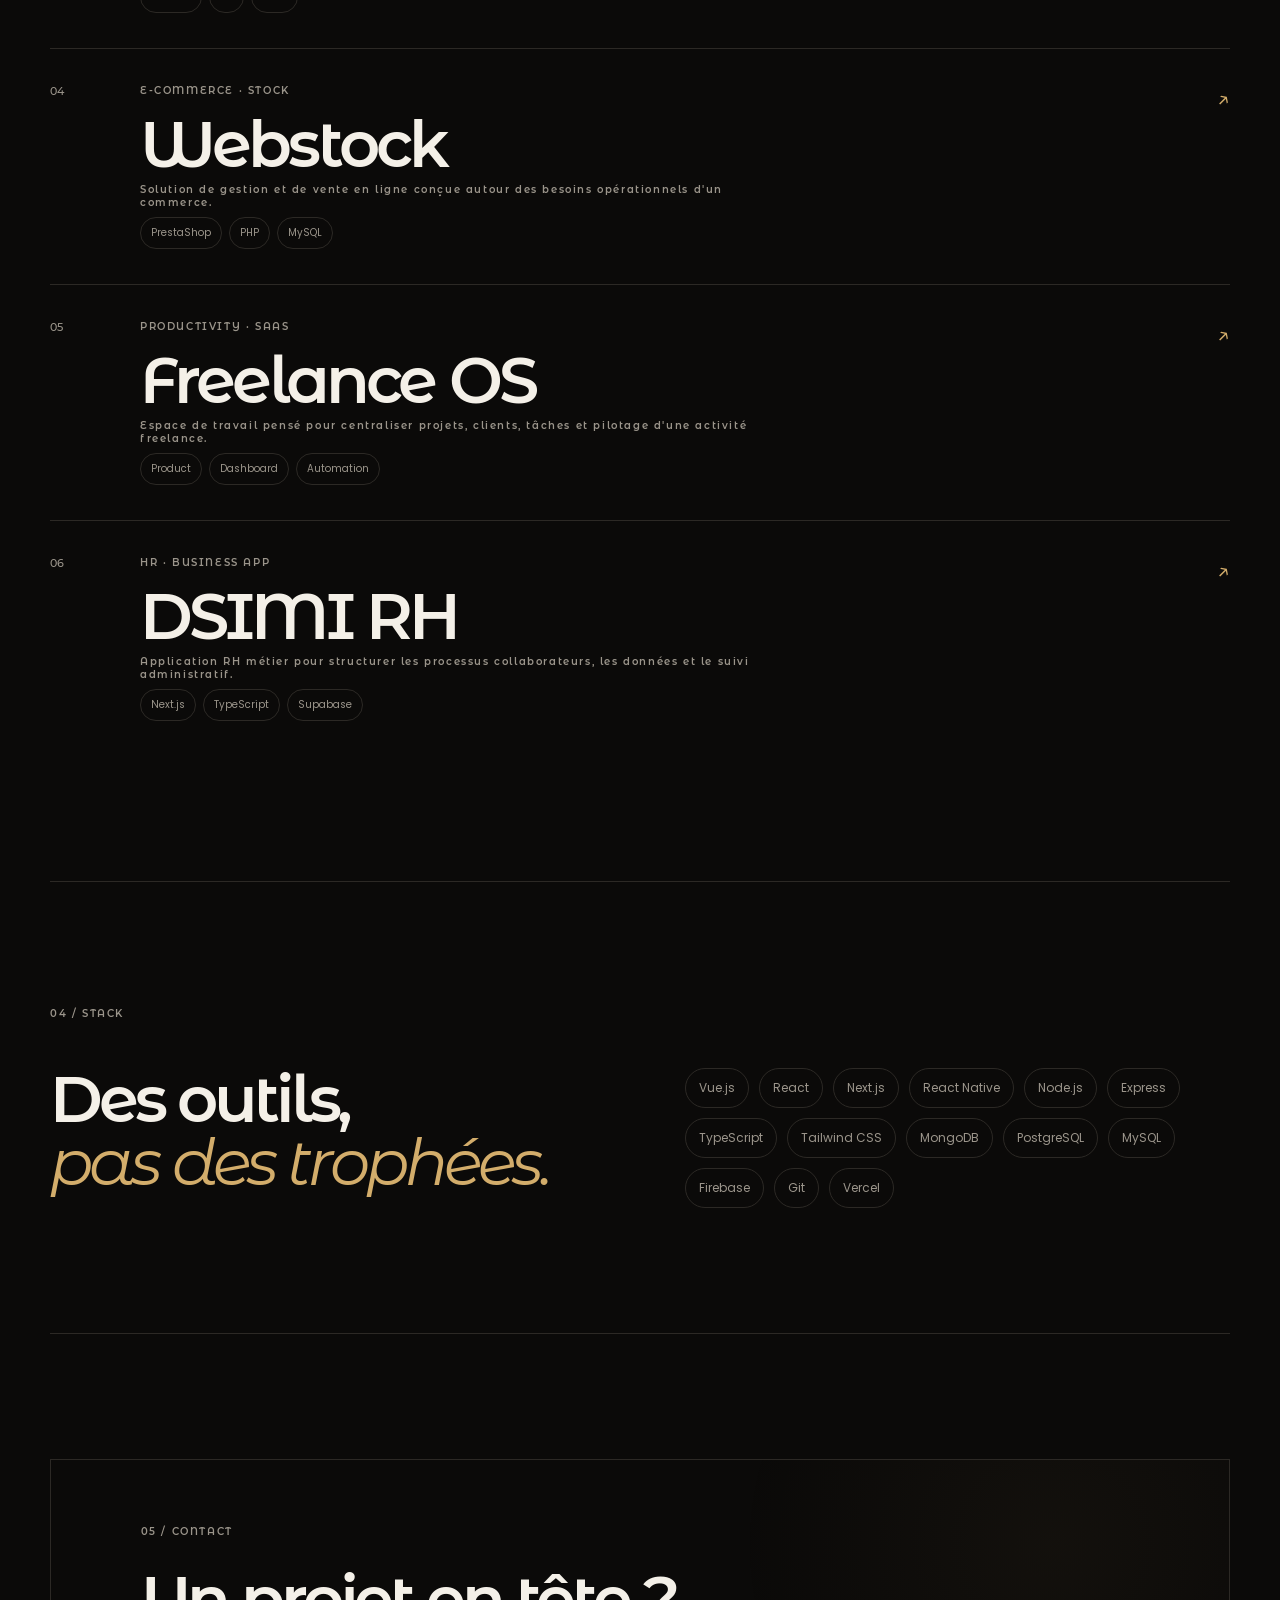
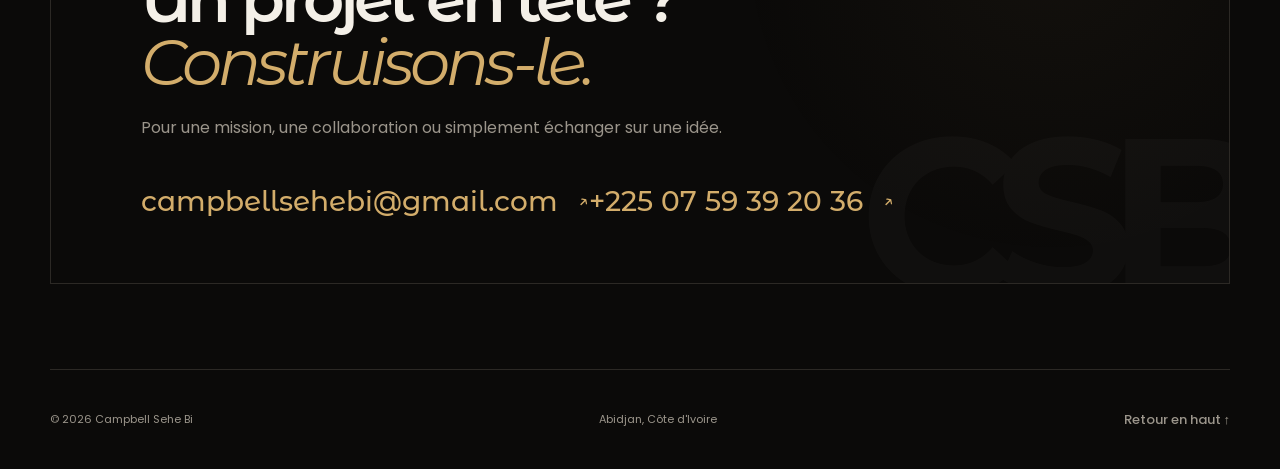
==== commit 0908e840: "fix: make career cards link to dedicated pages" ====
--- a/index.html
+++ b/index.html
@@ -1 +1 @@
-<!doctype html><html lang="fr"><head><meta charset="UTF-8"><meta name="viewport" content="width=device-width,initial-scale=1.0"><meta name="description" content="Campbell Sehe Bi — Informaticien, développeur full-stack et product builder basé à Abidjan."><meta name="theme-color" content="#0b0a09"><title>Campbell Sehe Bi — Portfolio</title><link rel="preconnect" href="https://fonts.googleapis.com"><link rel="preconnect" href="https://fonts.gstatic.com" crossorigin><link href="https://fonts.googleapis.com/css2?family=Montserrat+Alternates:wght@400;500;600;700;800&family=Poppins:wght@400;500;600;700&display=swap" rel="stylesheet"><link rel="stylesheet" href="style.css"></head><body><header class="nav"><a class="brand" href="#top">CSB<span>.</span></a><nav><a href="#about">À propos</a><a href="#experience">Parcours</a><a href="#work">Projets</a><a href="#skills">Compétences</a><a href="#contact">Contact</a></nav><div class="nav-actions"><a class="nav-cta" href="#contact">Disponible</a><button class="theme-toggle" id="themeToggle" type="button" aria-label="Changer de thème"><span class="moon">☾</span><span class="sun">☀</span></button></div></header><main id="top"><section class="hero shell"><div class="hero-copy reveal"><p class="eyebrow"><span class="pulse"></span> INFORMATICIEN · ABIDJAN</p><h1>Je transforme<br><em>des idées</em> en<br>produits utiles.</h1><p class="lead">Je conçois et développe des solutions numériques avec une sensibilité produit, business et créative.</p><div class="hero-actions"><a class="button primary" href="#work">Voir mes projets <span>↗</span></a><a class="button ghost" href="mailto:campbellsehebi@gmail.com">Me contacter</a></div><div class="hero-meta"><span>01 — DEVELOPER</span><span>02 — PRODUCT BUILDER</span><span>03 — CREATIVE</span></div></div><div class="portrait-wrap reveal delay"><div class="portrait-frame"><img class="portrait-image" src="profile.png" alt="Portrait de Campbell Sehe Bi"><div class="portrait-index">PORTRAIT / 2026</div></div><div class="orbit orbit-a"></div><div class="orbit orbit-b"></div></div></section><section id="about" class="section shell about"><div class="section-kicker">01 / PROFIL</div><div class="about-grid"><h2>La technique au service<br><span>du concret.</span></h2><div><p class="large-copy">Je conçois et développe des solutions numériques qui répondent à de vrais problèmes. Mon parcours associe informatique, gestion, finance et création visuelle, avec une même logique : comprendre le besoin avant de construire.</p><div class="facts"><div><strong>01</strong><span>Web & mobile</span></div><div><strong>02</strong><span>Backend & APIs</span></div><div><strong>03</strong><span>Produit & design</span></div></div></div></div></section><section id="experience" class="section shell experience"><div class="section-head"><div><div class="section-kicker">02 / PARCOURS</div><h2>Ce que j'ai fait<br><span>en dehors du code.</span></h2></div><div class="scroll-hint">← Faites défiler →</div></div><div class="experience-track"><a class="experience-card" href="#naway"><span class="experience-number">01</span><p>NAWAY</p><h3>Comptabilité<br>& gestion</h3><span class="experience-more">Voir l'expérience ↗</span></a><a class="experience-card" href="#mvx"><span class="experience-number">02</span><p>MVX DESIGN</p><h3>Design<br>graphique</h3><span class="experience-more">Voir l'expérience ↗</span></a><a class="experience-card" href="#trading"><span class="experience-number">03</span><p>TRADING & CRYPTO</p><h3>Trader retail<br>& formateur</h3><span class="experience-more">Voir l'expérience ↗</span></a></div><div class="experience-details"><article id="naway"><p class="detail-label">NAWAY · COMPTABILITÉ & GESTION</p><h3>Suivi financier & pilotage</h3><p>Suivi de caisse, mise en place d'un dashboard de suivi des états financiers et analyses des dépenses afin de mieux respecter les budgets et les objectifs.</p></article><article id="mvx"><p class="detail-label">MVX DESIGN · DESIGN GRAPHIQUE</p><h3>Création visuelle</h3><p>Réalisation d'affiches et de supports de communication visuelle pour différents clients.</p></article><article id="trading"><p class="detail-label">TRADING & CRYPTO · EXPÉRIENCE INDÉPENDANTE</p><h3>Trader retail & formation</h3><p>Environ un an de pratique du trading retail, avec une approche 80 % technique et 20 % fondamentale. Formation et partage de connaissances autour du trading et de la crypto.</p></article></div></section><section id="work" class="section shell work"><div class="section-head"><div><div class="section-kicker">03 / SÉLECTION</div><h2>Projets qui comptent.</h2></div><span class="counter">06 — 06</span></div><div class="project-list"><a class="project featured" href="projects/bimbim.html"><div class="project-no">01</div><div class="project-main"><p>PLATEFORME LOGISTIQUE</p><h3>Bimbim</h3><p class="project-desc">Écosystème de livraison pensé pour la réalité ivoirienne : commande, suivi, livreurs, administration et expérience client.</p><div class="tags"><span>Next.js</span><span>TypeScript</span><span>PostgreSQL</span><span>Maps</span></div></div><div class="project-arrow">↗</div></a><a class="project" href="projects/kuma.html"><div class="project-no">02</div><div class="project-main"><p>DISCOVERY · MUSIC</p><h3>Kuma</h3><p class="project-desc">Expérience mobile de découverte musicale donnant davantage de visibilité aux artistes indépendants africains.</p><div class="tags"><span>React Native</span><span>Expo</span><span>Firebase</span></div></div><div class="project-arrow">↗</div></a><a class="project" href="projects/growfi.html"><div class="project-no">03</div><div class="project-main"><p>FINTECH · PERSONAL</p><h3>GrowFi</h3><p class="project-desc">Assistant financier pensé pour aider les jeunes actifs africains à mieux piloter leur argent et leurs objectifs.</p><div class="tags"><span>Product</span><span>UX</span><span>Data</span></div></div><div class="project-arrow">↗</div></a><a class="project" href="projects/webstock.html"><div class="project-no">04</div><div class="project-main"><p>E-COMMERCE · STOCK</p><h3>Webstock</h3><p class="project-desc">Solution de gestion et de vente en ligne conçue autour des besoins opérationnels d'un commerce.</p><div class="tags"><span>PrestaShop</span><span>PHP</span><span>MySQL</span></div></div><div class="project-arrow">↗</div></a><a class="project" href="projects/freelance-os.html"><div class="project-no">05</div><div class="project-main"><p>PRODUCTIVITY · SAAS</p><h3>Freelance OS</h3><p class="project-desc">Espace de travail pensé pour centraliser projets, clients, tâches et pilotage d'une activité freelance.</p><div class="tags"><span>Product</span><span>Dashboard</span><span>Automation</span></div></div><div class="project-arrow">↗</div></a><a class="project" href="projects/dsimi-rh.html"><div class="project-no">06</div><div class="project-main"><p>HR · BUSINESS APP</p><h3>DSIMI RH</h3><p class="project-desc">Application RH métier pour structurer les processus collaborateurs, les données et le suivi administratif.</p><div class="tags"><span>Next.js</span><span>TypeScript</span><span>Supabase</span></div></div><div class="project-arrow">↗</div></a></div></section><section id="skills" class="section shell skills"><div class="section-kicker">04 / STACK</div><div class="skills-layout"><h2>Des outils,<br><span>pas des trophées.</span></h2><div class="skill-cloud"><span>Vue.js</span><span>React</span><span>Next.js</span><span>React Native</span><span>Node.js</span><span>Express</span><span>TypeScript</span><span>Tailwind CSS</span><span>MongoDB</span><span>PostgreSQL</span><span>MySQL</span><span>Firebase</span><span>Git</span><span>Vercel</span></div></div></section><section id="contact" class="section contact shell"><div class="contact-card"><div class="section-kicker">05 / CONTACT</div><h2>Un projet en tête ?<br><span>Construisons-le.</span></h2><p>Pour une mission, une collaboration ou simplement échanger sur une idée.</p><div class="contact-details"><a class="contact-link" href="mailto:campbellsehebi@gmail.com">campbellsehebi@gmail.com <span>↗</span></a><a class="contact-link" href="tel:+2250759392036">+225 07 59 39 20 36 <span>↗</span></a></div></div></section></main><footer class="footer shell"><span>© 2026 Campbell Sehe Bi</span><span>Abidjan, Côte d'Ivoire</span><a href="#top">Retour en haut ↑</a></footer><script src="script.js"></script></body></html>+<!doctype html><html lang="fr"><head><meta charset="UTF-8"><meta name="viewport" content="width=device-width,initial-scale=1.0"><meta name="description" content="Campbell Sehe Bi — Informaticien, développeur full-stack et product builder basé à Abidjan."><meta name="theme-color" content="#0b0a09"><title>Campbell Sehe Bi — Portfolio</title><link rel="preconnect" href="https://fonts.googleapis.com"><link rel="preconnect" href="https://fonts.gstatic.com" crossorigin><link href="https://fonts.googleapis.com/css2?family=Montserrat+Alternates:wght@400;500;600;700;800&family=Poppins:wght@400;500;600;700&display=swap" rel="stylesheet"><link rel="stylesheet" href="style.css"></head><body><header class="nav"><a class="brand" href="#top">CSB<span>.</span></a><nav><a href="#about">À propos</a><a href="#experience">Parcours</a><a href="#work">Projets</a><a href="#skills">Compétences</a><a href="#contact">Contact</a></nav><div class="nav-actions"><a class="nav-cta" href="#contact">Disponible</a><button class="theme-toggle" id="themeToggle" type="button" aria-label="Changer de thème"><span class="moon">☾</span><span class="sun">☀</span></button></div></header><main id="top"><section class="hero shell"><div class="hero-copy reveal"><p class="eyebrow"><span class="pulse"></span> INFORMATICIEN · ABIDJAN</p><h1>Je transforme<br><em>des idées</em> en<br>produits utiles.</h1><p class="lead">Je conçois et développe des solutions numériques avec une sensibilité produit, business et créative.</p><div class="hero-actions"><a class="button primary" href="#work">Voir mes projets <span>↗</span></a><a class="button ghost" href="mailto:campbellsehebi@gmail.com">Me contacter</a></div><div class="hero-meta"><span>01 — DEVELOPER</span><span>02 — PRODUCT BUILDER</span><span>03 — CREATIVE</span></div></div><div class="portrait-wrap reveal delay"><div class="portrait-frame"><img class="portrait-image" src="profile.png" alt="Portrait de Campbell Sehe Bi"><div class="portrait-index">PORTRAIT / 2026</div></div><div class="orbit orbit-a"></div><div class="orbit orbit-b"></div></div></section><section id="about" class="section shell about"><div class="section-kicker">01 / PROFIL</div><div class="about-grid"><h2>La technique au service<br><span>du concret.</span></h2><div><p class="large-copy">Je conçois et développe des solutions numériques qui répondent à de vrais problèmes. Mon parcours associe informatique, gestion, finance et création visuelle, avec une même logique : comprendre le besoin avant de construire.</p><div class="facts"><div><strong>01</strong><span>Web & mobile</span></div><div><strong>02</strong><span>Backend & APIs</span></div><div><strong>03</strong><span>Produit & design</span></div></div></div></div></section><section id="experience" class="section shell experience"><div class="section-head"><div><div class="section-kicker">02 / PARCOURS</div><h2>Ce que j'ai fait<br><span>en dehors du code.</span></h2></div><div class="scroll-hint">← Faites défiler →</div></div><div class="experience-track"><a class="experience-card" href="naway.html"><span class="experience-number">01</span><p>NAWAY</p><h3>Comptabilité<br>& gestion</h3><span class="experience-more">Voir l'expérience ↗</span></a><a class="experience-card" href="mvx-design.html"><span class="experience-number">02</span><p>MVX DESIGN</p><h3>Design<br>graphique</h3><span class="experience-more">Voir l'expérience ↗</span></a><a class="experience-card" href="trading-crypto.html"><span class="experience-number">03</span><p>TRADING & CRYPTO</p><h3>Trader retail<br>& formateur</h3><span class="experience-more">Voir l'expérience ↗</span></a></div></section><section id="work" class="section shell work"><div class="section-head"><div><div class="section-kicker">03 / SÉLECTION</div><h2>Projets qui comptent.</h2></div><span class="counter">06 — 06</span></div><div class="project-list"><a class="project featured" href="projects/bimbim.html"><div class="project-no">01</div><div class="project-main"><p>PLATEFORME LOGISTIQUE</p><h3>Bimbim</h3><p class="project-desc">Écosystème de livraison pensé pour la réalité ivoirienne : commande, suivi, livreurs, administration et expérience client.</p><div class="tags"><span>Next.js</span><span>TypeScript</span><span>PostgreSQL</span><span>Maps</span></div></div><div class="project-arrow">↗</div></a><a class="project" href="projects/kuma.html"><div class="project-no">02</div><div class="project-main"><p>DISCOVERY · MUSIC</p><h3>Kuma</h3><p class="project-desc">Expérience mobile de découverte musicale donnant davantage de visibilité aux artistes indépendants africains.</p><div class="tags"><span>React Native</span><span>Expo</span><span>Firebase</span></div></div><div class="project-arrow">↗</div></a><a class="project" href="projects/growfi.html"><div class="project-no">03</div><div class="project-main"><p>FINTECH · PERSONAL</p><h3>GrowFi</h3><p class="project-desc">Assistant financier pensé pour aider les jeunes actifs africains à mieux piloter leur argent et leurs objectifs.</p><div class="tags"><span>Product</span><span>UX</span><span>Data</span></div></div><div class="project-arrow">↗</div></a><a class="project" href="projects/webstock.html"><div class="project-no">04</div><div class="project-main"><p>E-COMMERCE · STOCK</p><h3>Webstock</h3><p class="project-desc">Solution de gestion et de vente en ligne conçue autour des besoins opérationnels d'un commerce.</p><div class="tags"><span>PrestaShop</span><span>PHP</span><span>MySQL</span></div></div><div class="project-arrow">↗</div></a><a class="project" href="projects/freelance-os.html"><div class="project-no">05</div><div class="project-main"><p>PRODUCTIVITY · SAAS</p><h3>Freelance OS</h3><p class="project-desc">Espace de travail pensé pour centraliser projets, clients, tâches et pilotage d'une activité freelance.</p><div class="tags"><span>Product</span><span>Dashboard</span><span>Automation</span></div></div><div class="project-arrow">↗</div></a><a class="project" href="projects/dsimi-rh.html"><div class="project-no">06</div><div class="project-main"><p>HR · BUSINESS APP</p><h3>DSIMI RH</h3><p class="project-desc">Application RH métier pour structurer les processus collaborateurs, les données et le suivi administratif.</p><div class="tags"><span>Next.js</span><span>TypeScript</span><span>Supabase</span></div></div><div class="project-arrow">↗</div></a></div></section><section id="skills" class="section shell skills"><div class="section-kicker">04 / STACK</div><div class="skills-layout"><h2>Des outils,<br><span>pas des trophées.</span></h2><div class="skill-cloud"><span>Vue.js</span><span>React</span><span>Next.js</span><span>React Native</span><span>Node.js</span><span>Express</span><span>TypeScript</span><span>Tailwind CSS</span><span>MongoDB</span><span>PostgreSQL</span><span>MySQL</span><span>Firebase</span><span>Git</span><span>Vercel</span></div></div></section><section id="contact" class="section contact shell"><div class="contact-card"><div class="section-kicker">05 / CONTACT</div><h2>Un projet en tête ?<br><span>Construisons-le.</span></h2><p>Pour une mission, une collaboration ou simplement échanger sur une idée.</p><div class="contact-details"><a class="contact-link" href="mailto:campbellsehebi@gmail.com">campbellsehebi@gmail.com <span>↗</span></a><a class="contact-link" href="tel:+2250759392036">+225 07 59 39 20 36 <span>↗</span></a></div></div></section></main><footer class="footer shell"><span>© 2026 Campbell Sehe Bi</span><span>Abidjan, Côte d'Ivoire</span><a href="#top">Retour en haut ↑</a></footer><script src="script.js"></script></body></html>
--- a/style.css
+++ b/style.css
@@ -1,4 +1 @@
-/* Theme system */
-:root{--bg:#0b0a09;--surface:#151311;--line:#2c2925;--text:#f4f0e8;--muted:#9b958b;--accent:#d3ad6b;--accent2:#b98e4c;--sans:'Poppins',sans-serif;--display:'Montserrat Alternates',sans-serif}
-body.light{--bg:#f5f1e9;--surface:#fffdf8;--line:#d8d1c5;--text:#171513;--muted:#6f6960;--accent:#95651f;--accent2:#754d16}
-*{box-sizing:border-box}html{scroll-behavior:smooth}body{margin:0;background:var(--bg);color:var(--text);font-family:var(--sans);overflow-x:hidden;transition:background .3s,color .3s}.shell{width:min(1180px,calc(100% - 48px));margin:auto}.nav{height:82px;width:min(1180px,calc(100% - 48px));margin:auto;display:flex;align-items:center;justify-content:space-between;border-bottom:1px solid var(--line)}.brand{font:700 20px var(--display);color:var(--text);text-decoration:none;letter-spacing:-.08em}.brand span{color:var(--accent)}.nav nav{display:flex;gap:34px}.nav nav a,.footer a{font:500 13px var(--sans);color:var(--muted);text-decoration:none;transition:.25s}.nav nav a:hover,.footer a:hover{color:var(--text)}.nav-actions{display:flex;align-items:center;gap:10px}.nav-cta,.theme-toggle{border:1px solid var(--line);border-radius:100px;padding:10px 15px;background:transparent;color:var(--text);font:500 12px var(--sans);text-decoration:none;cursor:pointer}.nav-cta:before{content:'';display:inline-block;width:6px;height:6px;border-radius:50%;background:var(--accent);margin-right:8px}.theme-toggle{width:42px;padding:10px 0}.theme-toggle .sun{display:none}.light .theme-toggle .moon{display:none}.light .theme-toggle .sun{display:inline}.hero{min-height:calc(100vh - 82px);display:grid;grid-template-columns:1.08fr .92fr;align-items:center;gap:60px;padding:74px 0 92px}.eyebrow,.section-kicker,.hero-meta,.portrait-index,.project-main>p{font:600 10px var(--display);letter-spacing:.16em;color:var(--muted)}.pulse{display:inline-block;width:7px;height:7px;border-radius:50%;background:var(--accent);margin-right:9px}.hero h1{font:600 clamp(56px,7.2vw,104px)/.91 var(--display);letter-spacing:-.075em;margin:24px 0 30px}.hero h1 em,.about h2 span,.skills h2 span,.contact h2 span{font-family:var(--display);font-weight:400;font-style:italic;letter-spacing:-.06em;color:var(--accent)}.lead{max-width:520px;color:var(--muted);font:400 17px/1.65 var(--sans);margin:0 0 34px}.hero-actions{display:flex;gap:12px}.button{display:inline-flex;align-items:center;gap:28px;padding:14px 18px;border-radius:100px;text-decoration:none;font:600 13px var(--sans);transition:.25s}.button.primary{background:var(--accent);color:var(--bg)}.button.ghost{border:1px solid var(--line);color:var(--text)}.hero-meta{display:flex;gap:28px;margin-top:68px;font-size:9px}.portrait-wrap{position:relative;display:flex;justify-content:center}.portrait-frame{width:min(430px,100%);aspect-ratio:4/5;position:relative;border:1px solid var(--line);padding:9px;transform:rotate(2.5deg);background:var(--surface)}.portrait-frame:before{content:'';position:absolute;inset:17px;border:1px solid var(--line);pointer-events:none;z-index:2}.portrait-image{display:block;width:100%;height:100%;object-fit:cover;object-position:center;filter:saturate(.88) contrast(1.04)}.portrait-index{position:absolute;right:13px;bottom:-28px;writing-mode:vertical-rl}.orbit{position:absolute;border:1px solid var(--line);border-radius:50%;pointer-events:none}.orbit-a{width:520px;height:520px}.orbit-b{width:600px;height:300px;transform:rotate(-25deg)}.section{padding:125px 0;border-top:1px solid var(--line)}.about-grid{display:grid;grid-template-columns:1fr 1fr;gap:80px;margin-top:45px}.about h2,.skills h2,.contact h2{font:600 clamp(40px,5vw,70px)/.98 var(--display);letter-spacing:-.065em;margin:0}.large-copy{font:400 20px/1.65 var(--sans);color:var(--muted);margin:0}.facts{display:grid;grid-template-columns:repeat(3,1fr);border-top:1px solid var(--line);margin-top:54px}.facts div{padding:20px 10px 0 0}.facts strong{display:block;font:600 12px var(--display);color:var(--accent);margin-bottom:10px}.facts span{font:400 13px var(--sans);color:var(--muted)}.section-head{display:flex;justify-content:space-between;align-items:end;margin-bottom:46px}.section-head h2{font:600 clamp(40px,5vw,68px)/1 var(--display);letter-spacing:-.06em;margin:14px 0 0}.counter{font:500 10px var(--display);letter-spacing:.15em;color:var(--muted)}.project{display:grid;grid-template-columns:70px 1fr 50px;gap:20px;padding:35px 0;border-top:1px solid var(--line);transition:.3s;text-decoration:none!important;color:var(--text)!important}.project:hover{padding-left:12px;background:linear-gradient(90deg,#d3ad6b10,transparent)}.project-no{font:500 11px var(--display);color:var(--muted)}.project-main>p{margin:0 0 8px}.project h3{font:600 clamp(38px,5vw,68px) var(--display);letter-spacing:-.06em;margin:0;color:var(--text)}.project-desc{max-width:620px;color:var(--muted);font:400 14px/1.6 var(--sans);margin:16px 0 20px}.tags{display:flex;gap:7px;flex-wrap:wrap}.tags span,.skill-cloud span{border:1px solid var(--line);border-radius:100px;padding:7px 10px;color:var(--muted);font:400 10px var(--sans)}.project-arrow{font:400 24px var(--display);color:var(--accent);text-align:right}.featured h3{color:var(--accent)}.skills-layout{display:grid;grid-template-columns:1fr 1fr;gap:90px;margin-top:48px}.skill-cloud{display:flex;flex-wrap:wrap;align-content:flex-start;gap:10px}.skill-cloud span{font-size:12px;padding:10px 13px}.contact{padding-bottom:85px}.contact-card{border:1px solid var(--line);padding:65px clamp(28px,7vw,100px);position:relative;overflow:hidden;background:radial-gradient(circle at 85% 20%,#d3ad6b0b,transparent 30%)}.contact-card:after{content:'CSB';position:absolute;right:-20px;bottom:-65px;font:700 220px var(--display);letter-spacing:-.12em;color:var(--text);opacity:.025}.contact h2{margin:30px 0 22px;position:relative;z-index:1}.contact p{color:var(--muted);position:relative;z-index:1}.contact-link{display:inline-flex;align-items:center;gap:20px;color:var(--accent);font:500 clamp(18px,3vw,28px) var(--display);text-decoration:none;margin-top:28px;position:relative;z-index:1}.contact-link span{font-size:18px}.footer{height:100px;border-top:1px solid var(--line);display:flex;align-items:center;justify-content:space-between;font:400 11px var(--sans);color:var(--muted)}.reveal{animation:up .9s cubic-bezier(.2,.7,.2,1) both}.delay{animation-delay:.15s}@keyframes up{from{opacity:0;transform:translateY(25px)}to{opacity:1;transform:translateY(0)}}.detail{padding:90px 0}.back{color:var(--accent);text-decoration:none;font:500 13px var(--sans)}.detail h1{font:600 clamp(48px,8vw,100px)/.95 var(--display);letter-spacing:-.07em;margin:24px 0}.detail-intro{max-width:760px;color:var(--muted);font:400 19px/1.7 var(--sans)}.case-grid{display:grid;grid-template-columns:1fr 1fr;gap:70px;margin:75px 0}.case-grid h2,.case-section h2{font:600 clamp(30px,4vw,50px)/1 var(--display);margin:0 0 18px}.case-grid p,.case-section p{color:var(--muted);font:400 15px/1.7 var(--sans)}.case-meta{display:flex;gap:10px;flex-wrap:wrap}.case-meta span{border:1px solid var(--line);border-radius:100px;padding:8px 12px;font:400 10px var(--sans);color:var(--muted)}.gallery{display:grid;gap:22px;margin-top:35px}.gallery img{width:100%;display:block;border:1px solid var(--line);background:var(--surface)}.gallery-placeholder{min-height:280px;border:1px dashed var(--line);display:grid;place-items:center;color:var(--muted);font:600 10px var(--display);letter-spacing:.15em}.case-section{padding:65px 0;border-top:1px solid var(--line)}.next-project{display:flex;justify-content:space-between;align-items:end;margin-top:50px;padding:28px 0;border-top:1px solid var(--line);color:var(--text);text-decoration:none}.next-project span{color:var(--accent);font:600 10px var(--display)}@media(max-width:800px){.shell,.nav{width:min(100% - 32px,1180px)}.nav{height:70px}.nav nav{display:none}.hero{grid-template-columns:1fr;padding:60px 0 90px;gap:55px}.hero h1{font-size:clamp(52px,15vw,80px)}.lead{font-size:15px}.hero-meta{margin-top:45px;gap:13px;flex-wrap:wrap}.portrait-wrap{width:80%;margin:0 auto}.about-grid,.skills-layout,.case-grid{grid-template-columns:1fr;gap:35px}.section{padding:85px 0}.project{grid-template-columns:38px 1fr 25px}.project-desc{font-size:13px}.project h3{font-size:44px}.facts{margin-top:38px}.contact-card{padding:45px 25px}.footer{height:auto;padding:28px 0;gap:15px;flex-wrap:wrap}.footer a{width:100%}.orbit{display:none}.nav-actions .nav-cta{display:none}.detail{padding:60px 0}.detail h1{font-size:clamp(48px,16vw,76px)}}@media(prefers-reduced-motion:reduce){html{scroll-behavior:auto}.reveal{animation:none}.project,.button{transition:none}}+:root{--bg:#0b0a09;--surface:#151311;--line:#2c2925;--text:#f4f0e8;--muted:#9b958b;--accent:#d3ad6b;--accent2:#b98e4c;--sans:'Poppins',sans-serif;--display:'Montserrat Alternates',sans-serif}body.light{--bg:#f5f1e9;--surface:#fffdf8;--line:#d8d1c5;--text:#171513;--muted:#6f6960;--accent:#95651f;--accent2:#754d16}*{box-sizing:border-box}html{scroll-behavior:smooth}body{margin:0;background:var(--bg);color:var(--text);font-family:var(--sans);overflow-x:hidden;transition:background .3s,color .3s}.shell{width:min(1180px,calc(100% - 48px));margin:auto}.nav{height:82px;width:min(1180px,calc(100% - 48px));margin:auto;display:flex;align-items:center;justify-content:space-between;border-bottom:1px solid var(--line)}.brand{font:700 20px var(--display);color:var(--text);text-decoration:none;letter-spacing:-.08em}.brand span{color:var(--accent)}.nav nav{display:flex;gap:34px}.nav nav a,.footer a{font:500 13px var(--sans);color:var(--muted);text-decoration:none;transition:.25s}.nav nav a:hover,.footer a:hover{color:var(--text)}.nav-actions{display:flex;align-items:center;gap:10px}.nav-cta,.theme-toggle{border:1px solid var(--line);border-radius:100px;padding:10px 15px;background:transparent;color:var(--text);font:500 12px var(--sans);text-decoration:none;cursor:pointer}.nav-cta:before{content:'';display:inline-block;width:6px;height:6px;border-radius:50%;background:var(--accent);margin-right:8px}.theme-toggle{width:42px;padding:10px 0}.theme-toggle .sun{display:none}.light .theme-toggle .moon{display:none}.light .theme-toggle .sun{display:inline}.hero{min-height:calc(100vh - 82px);display:grid;grid-template-columns:1.08fr .92fr;align-items:center;gap:60px;padding:74px 0 92px}.eyebrow,.section-kicker,.hero-meta,.portrait-index,.project-main>p{font:600 10px var(--display);letter-spacing:.16em;color:var(--muted)}.pulse{display:inline-block;width:7px;height:7px;border-radius:50%;background:var(--accent);margin-right:9px}.hero h1{font:600 clamp(56px,7.2vw,104px)/.91 var(--display);letter-spacing:-.075em;margin:24px 0 30px}.hero h1 em,.about h2 span,.skills h2 span,.contact h2 span,.identity-intro h2 span{font-family:var(--display);font-weight:400;font-style:italic;letter-spacing:-.06em;color:var(--accent)}.lead{max-width:520px;color:var(--muted);font:400 17px/1.65 var(--sans);margin:0 0 34px}.hero-actions{display:flex;gap:12px}.button{display:inline-flex;align-items:center;gap:28px;padding:14px 18px;border-radius:100px;text-decoration:none;font:600 13px var(--sans);transition:.25s}.button.primary{background:var(--accent);color:var(--bg)}.button.ghost{border:1px solid var(--line);color:var(--text)}.hero-meta{display:flex;gap:28px;margin-top:68px;font-size:9px}.portrait-wrap{position:relative;display:flex;justify-content:center}.portrait-frame{width:min(430px,100%);aspect-ratio:4/5;position:relative;border:1px solid var(--line);padding:9px;transform:rotate(2.5deg);background:var(--surface)}.portrait-frame:before{content:'';position:absolute;inset:17px;border:1px solid var(--line);pointer-events:none;z-index:2}.portrait-image{display:block;width:100%;height:100%;object-fit:cover;object-position:center;filter:saturate(.88) contrast(1.04)}.portrait-index{position:absolute;right:13px;bottom:-28px;writing-mode:vertical-rl}.orbit{position:absolute;border:1px solid var(--line);border-radius:50%;pointer-events:none}.orbit-a{width:520px;height:520px}.orbit-b{width:600px;height:300px;transform:rotate(-25deg)}.section{padding:125px 0;border-top:1px solid var(--line)}.about-grid{display:grid;grid-template-columns:1fr 1fr;gap:80px;margin-top:45px}.about h2,.skills h2,.contact h2{font:600 clamp(40px,5vw,70px)/.98 var(--display);letter-spacing:-.065em;margin:0}.large-copy{font:400 20px/1.65 var(--sans);color:var(--muted);margin:0}.facts{display:grid;grid-template-columns:repeat(3,1fr);border-top:1px solid var(--line);margin-top:54px}.facts div{padding:20px 10px 0 0}.facts strong{display:block;font:600 12px var(--display);color:var(--accent);margin-bottom:10px}.facts span{font:400 13px var(--sans);color:var(--muted)}.section-head{display:flex;justify-content:space-between;align-items:end;margin-bottom:46px}.section-head h2{font:600 clamp(40px,5vw,68px)/1 var(--display);letter-spacing:-.06em;margin:14px 0 0}.counter,.scroll-hint{font:500 10px var(--display);letter-spacing:.15em;color:var(--muted)}.scroll-hint{white-space:nowrap}.experience-track{display:flex;gap:18px;overflow-x:auto;scroll-snap-type:x mandatory;scrollbar-width:none;padding:4px 0 22px;cursor:grab}.experience-track::-webkit-scrollbar{display:none}.experience-track:active{cursor:grabbing}.experience-card{flex:0 0 min(370px,78vw);min-height:300px;padding:28px;position:relative;border:1px solid var(--line);background:var(--surface);color:var(--text);text-decoration:none;scroll-snap-align:start;display:flex;flex-direction:column;justify-content:flex-end;transition:transform .3s,border-color .3s,background .3s}.experience-card:hover{transform:translateY(-6px);border-color:var(--accent)}.experience-number{position:absolute;top:24px;right:25px;font:500 10px var(--display);color:var(--muted)}.experience-card p{font:600 10px var(--display);letter-spacing:.16em;color:var(--accent);margin:0 0 10px}.experience-card h3{font:600 clamp(31px,4vw,47px)/1 var(--display);letter-spacing:-.055em;margin:0}.experience-more{margin-top:24px;color:var(--muted);font:500 11px var(--sans)}.experience-details{display:grid;grid-template-columns:repeat(3,1fr);gap:22px;margin-top:28px}.experience-details article{border-top:1px solid var(--line);padding-top:20px}.detail-label{font:600 9px var(--display);letter-spacing:.14em;color:var(--accent);margin:0 0 10px}.experience-details h3{font:600 20px var(--display);margin:0 0 9px}.experience-details article>p:last-child{font:400 13px/1.65 var(--sans);color:var(--muted);margin:0}.project{display:grid;grid-template-columns:70px 1fr 50px;gap:20px;padding:35px 0;border-top:1px solid var(--line);transition:.3s;text-decoration:none!important;color:var(--text)!important}.project:hover{padding-left:12px;background:linear-gradient(90deg,#d3ad6b10,transparent)}.project-no{font:500 11px var(--display);color:var(--muted)}.project-main>p{margin:0 0 8px}.project h3{font:600 clamp(38px,5vw,68px) var(--display);letter-spacing:-.06em;margin:0;color:var(--text)}.project-desc{max-width:620px;color:var(--muted);font:400 14px/1.6 var(--sans);margin:16px 0 20px}.tags{display:flex;gap:7px;flex-wrap:wrap}.tags span,.skill-cloud span{border:1px solid var(--line);border-radius:100px;padding:7px 10px;color:var(--muted);font:400 10px var(--sans)}.project-arrow{font:400 24px var(--display);color:var(--accent);text-align:right}.featured h3{color:var(--accent)}.skills-layout{display:grid;grid-template-columns:1fr 1fr;gap:90px;margin-top:48px}.skill-cloud{display:flex;flex-wrap:wrap;align-content:flex-start;gap:10px}.skill-cloud span{font-size:12px;padding:10px 13px}.contact{padding-bottom:85px}.contact-card{border:1px solid var(--line);padding:65px clamp(28px,7vw,100px);position:relative;overflow:hidden;background:radial-gradient(circle at 85% 20%,#d3ad6b0b,transparent 30%)}.contact-card:after{content:'CSB';position:absolute;right:-20px;bottom:-65px;font:700 220px var(--display);letter-spacing:-.12em;color:var(--text);opacity:.025}.contact h2{margin:30px 0 22px;position:relative;z-index:1}.contact p{color:var(--muted);position:relative;z-index:1}.contact-link{display:inline-flex;align-items:center;gap:20px;color:var(--accent);font:500 clamp(18px,3vw,28px) var(--display);text-decoration:none;margin-top:28px;position:relative;z-index:1}.contact-link span{font-size:18px}.footer{height:100px;border-top:1px solid var(--line);display:flex;align-items:center;justify-content:space-between;font:400 11px var(--sans);color:var(--muted)}.reveal{animation:up .9s cubic-bezier(.2,.7,.2,1) both}.delay{animation-delay:.15s}@keyframes up{from{opacity:0;transform:translateY(25px)}to{opacity:1;transform:translateY(0)}}.detail{padding:90px 0}.back{color:var(--accent);text-decoration:none;font:500 13px var(--sans)}.detail h1{font:600 clamp(48px,8vw,100px)/.95 var(--display);letter-spacing:-.07em;margin:24px 0}.detail-intro{max-width:760px;color:var(--muted);font:400 19px/1.7 var(--sans)}.case-grid{display:grid;grid-template-columns:1fr 1fr;gap:70px;margin:75px 0}.case-grid h2,.case-section h2{font:600 clamp(30px,4vw,50px)/1 var(--display);margin:0 0 18px}.case-grid p,.case-section p{color:var(--muted);font:400 15px/1.7 var(--sans)}.case-meta{display:flex;gap:10px;flex-wrap:wrap}.case-meta span{border:1px solid var(--line);border-radius:100px;padding:8px 12px;font:400 10px var(--sans);color:var(--muted)}.gallery{display:grid;gap:22px;margin-top:35px}.gallery img{width:100%;display:block;border:1px solid var(--line);background:var(--surface)}.gallery-placeholder{min-height:280px;border:1px dashed var(--line);display:grid;place-items:center;color:var(--muted);font:600 10px var(--display);letter-spacing:.15em}.case-section{padding:65px 0;border-top:1px solid var(--line)}.next-project{display:flex;justify-content:space-between;align-items:end;margin-top:50px;padding:28px 0;border-top:1px solid var(--line);color:var(--text);text-decoration:none}.next-project span{color:var(--accent);font:600 10px var(--display)}@media(max-width:800px){.shell,.nav{width:min(100% - 32px,1180px)}.nav{height:70px}.nav nav{display:none}.hero{grid-template-columns:1fr;padding:60px 0 90px;gap:55px}.hero h1{font-size:clamp(52px,15vw,80px)}.lead{font-size:15px}.hero-meta{margin-top:45px;gap:13px;flex-wrap:wrap}.portrait-wrap{width:80%;margin:0 auto}.about-grid,.skills-layout,.case-grid{grid-template-columns:1fr;gap:35px}.section{padding:85px 0}.section-head{align-items:end}.scroll-hint{display:none}.experience-card{min-height:270px;flex-basis:82vw}.experience-details{grid-template-columns:1fr;gap:28px}.project{grid-template-columns:38px 1fr 25px}.project-desc{font-size:13px}.project h3{font-size:44px}.facts{margin-top:38px}.contact-card{padding:45px 25px}.footer{height:auto;padding:28px 0;gap:15px;flex-wrap:wrap}.footer a{width:100%}.orbit{display:none}.nav-actions .nav-cta{display:none}.detail{padding:60px 0}.detail h1{font-size:clamp(48px,16vw,76px)}}@media(prefers-reduced-motion:reduce){html{scroll-behavior:auto}.reveal{animation:none}.project,.button,.experience-card{transition:none}}
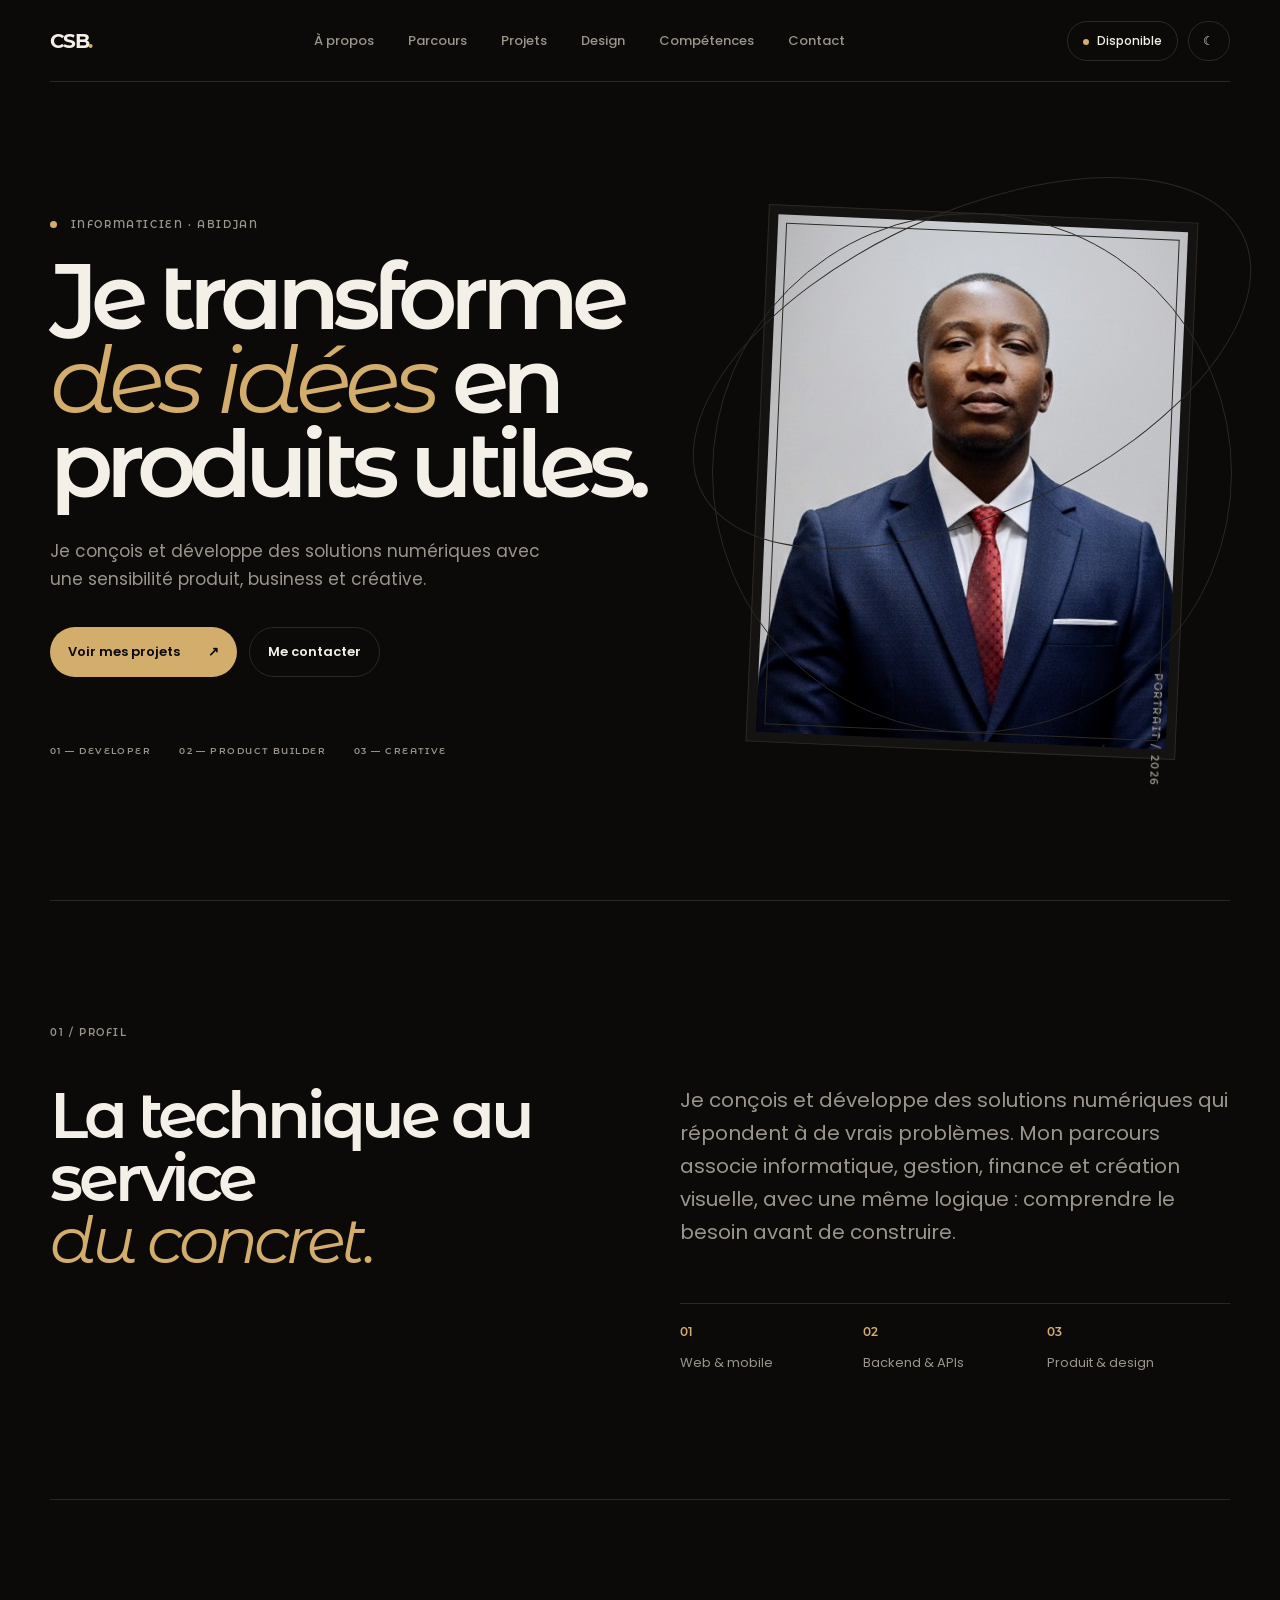
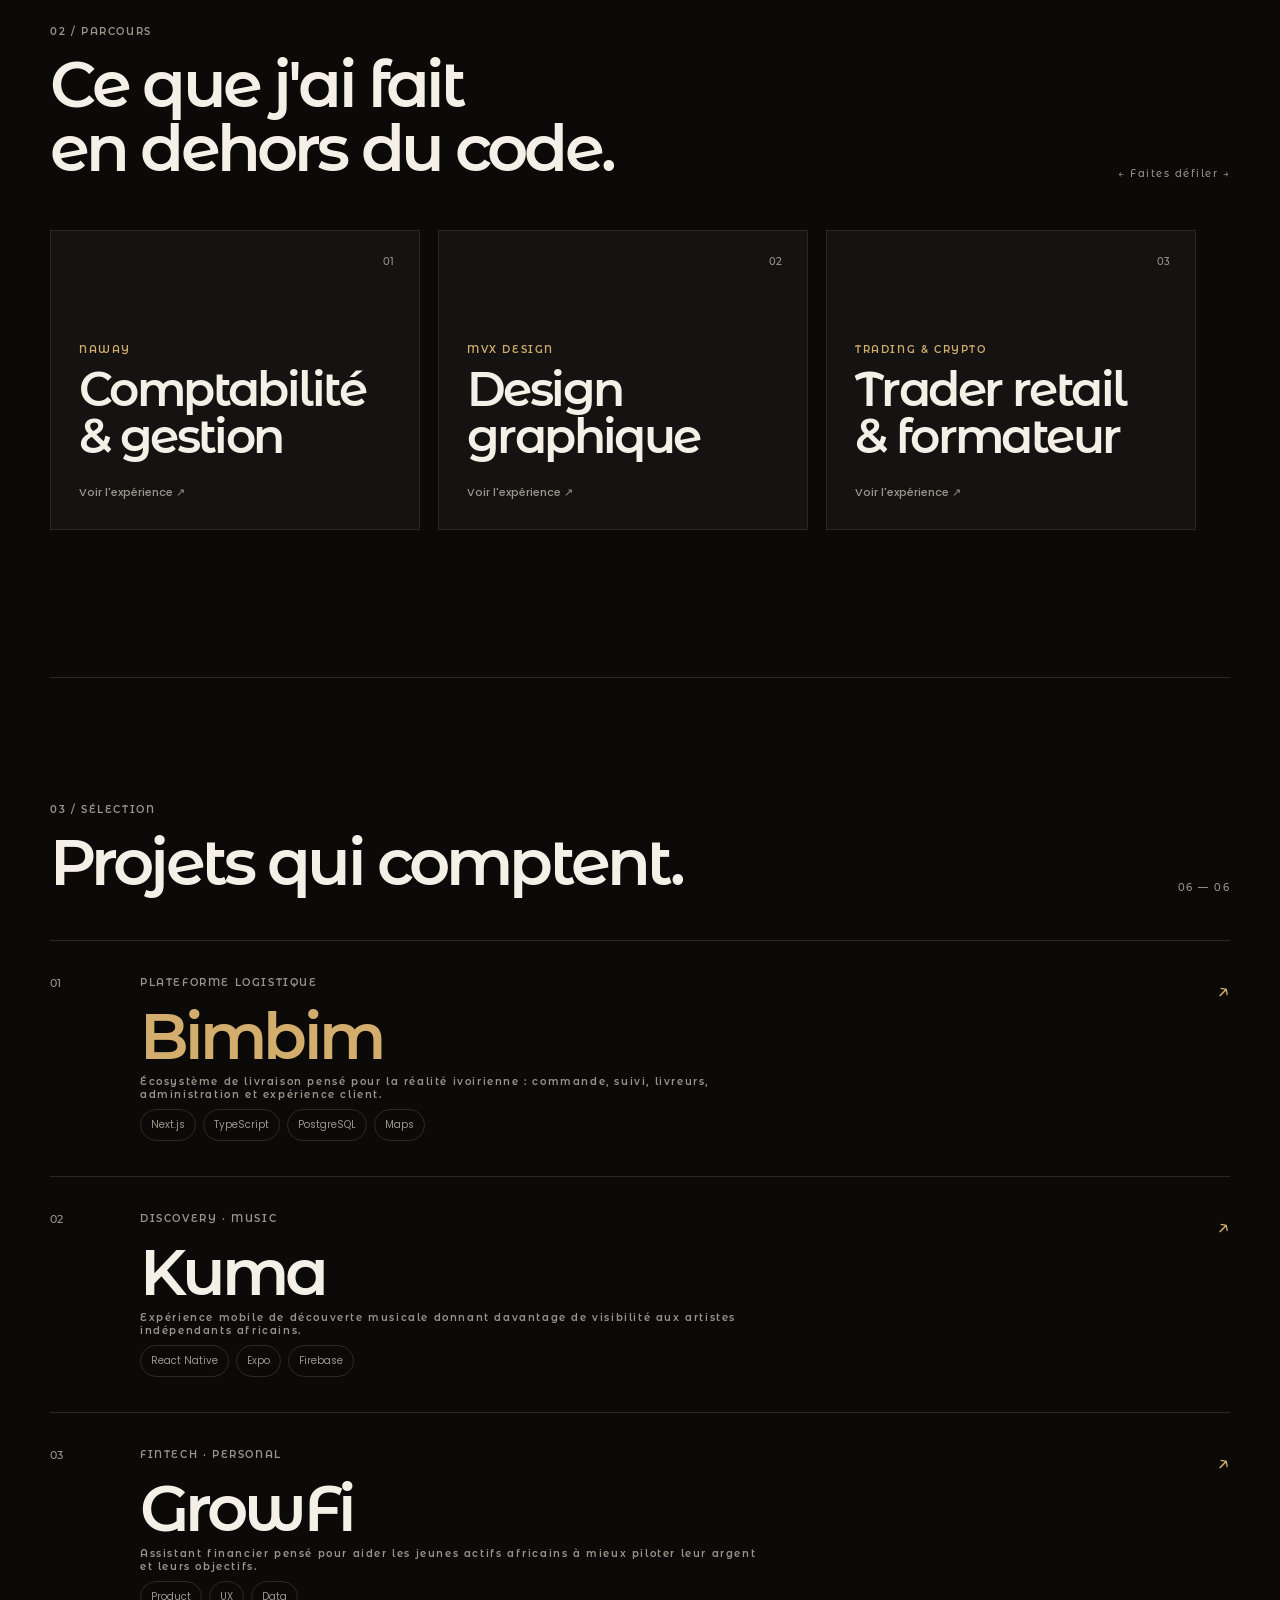
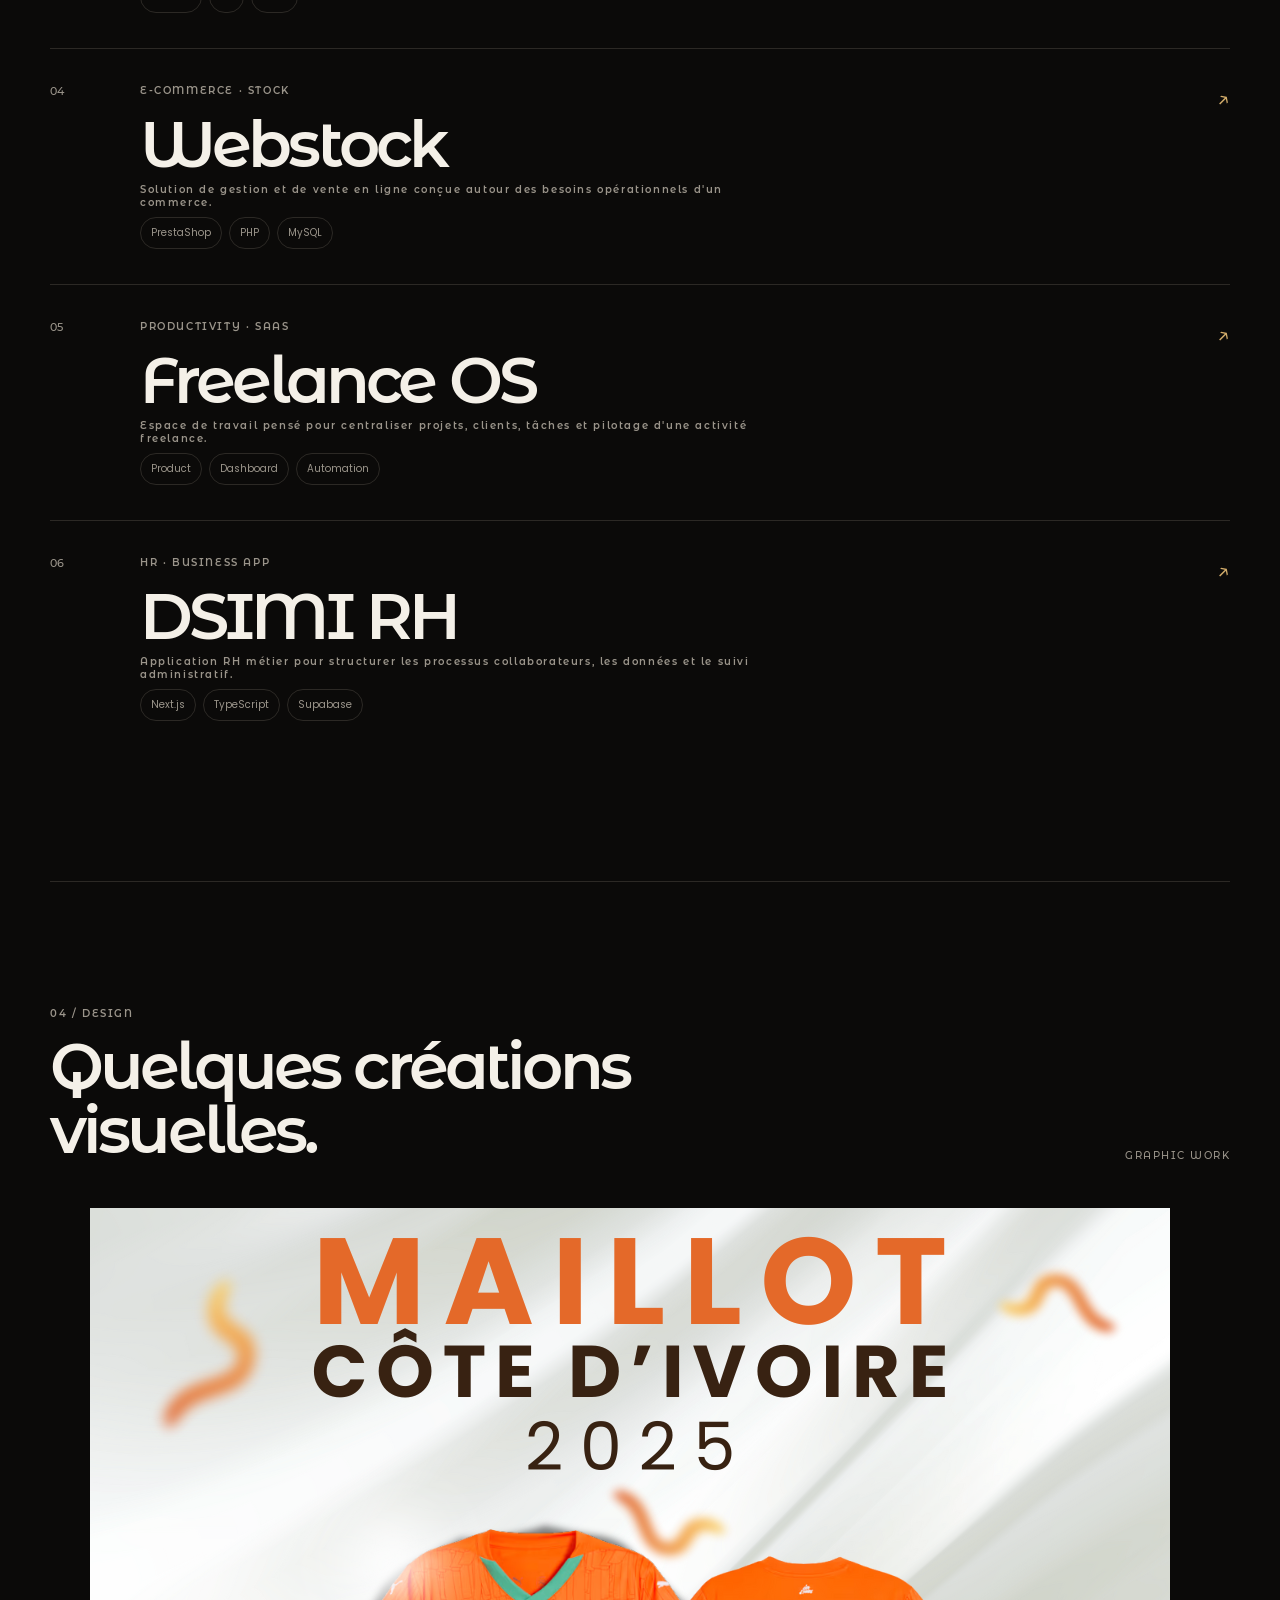
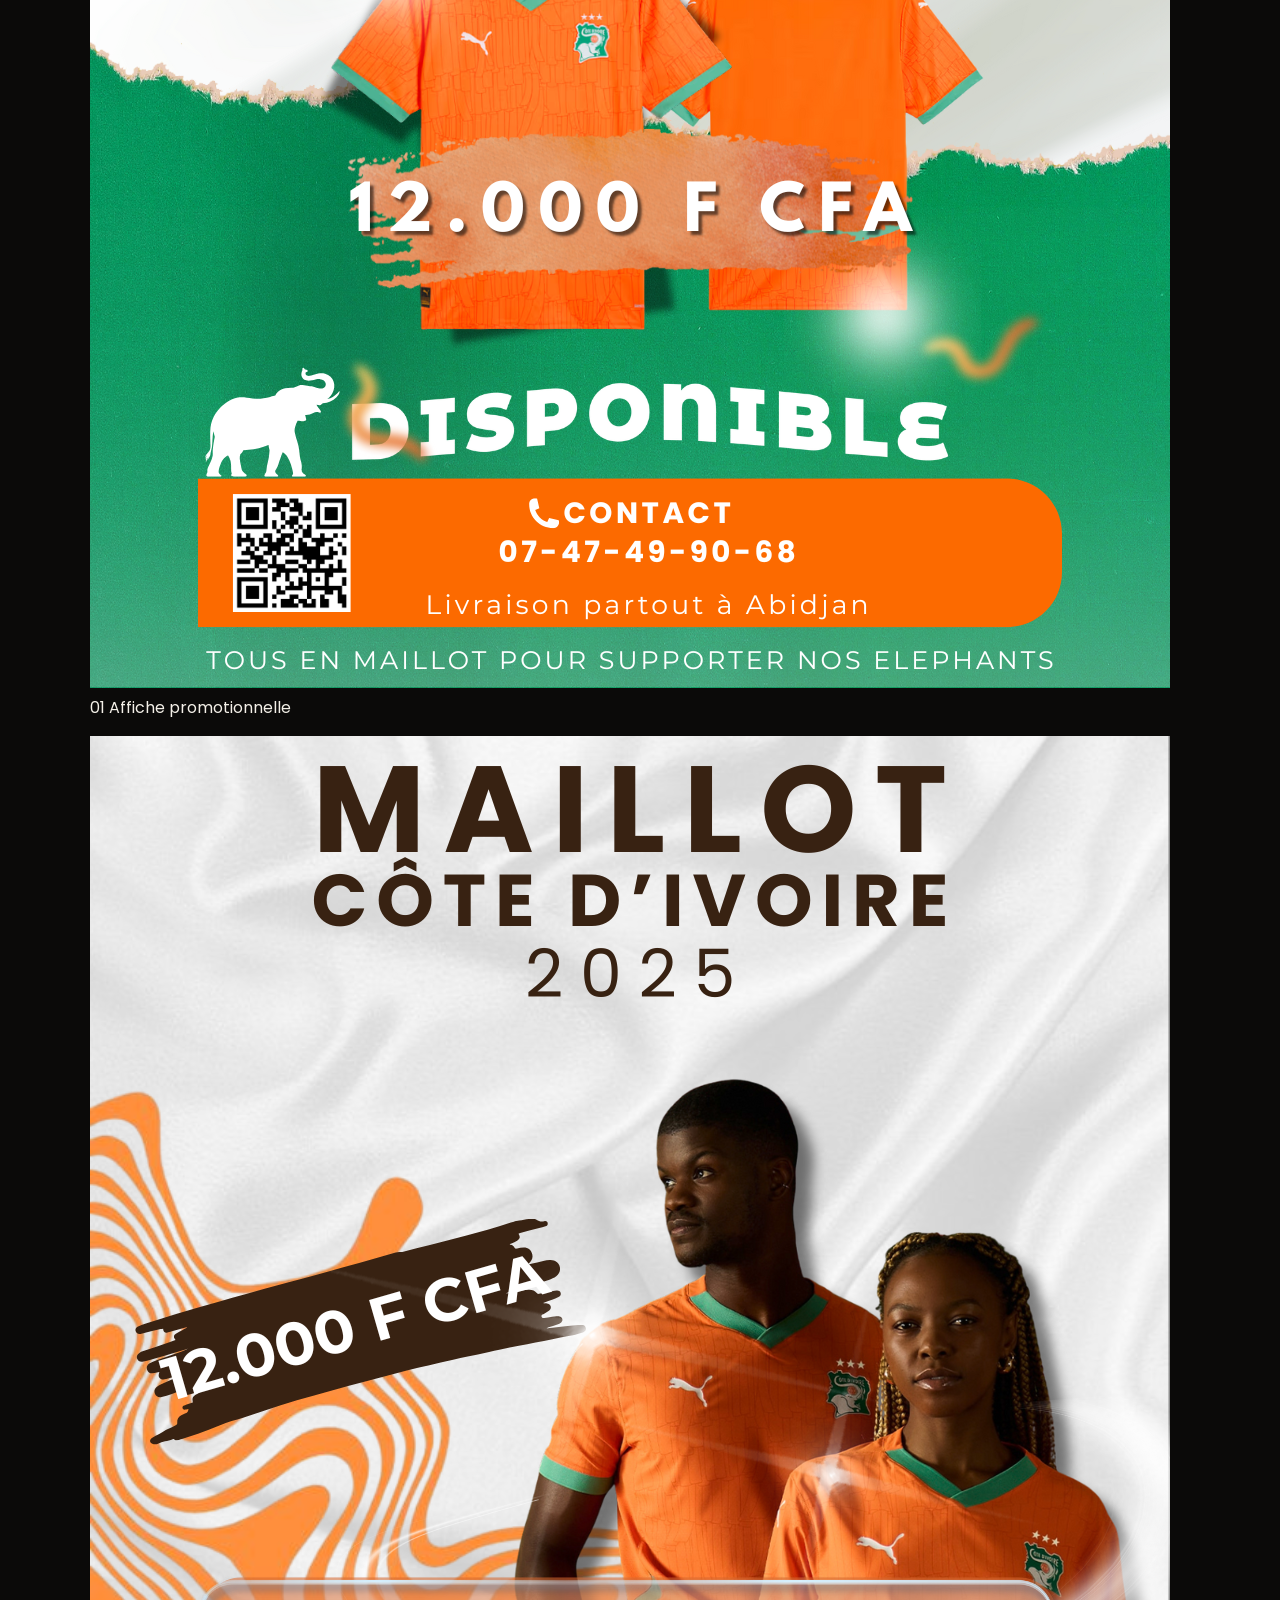
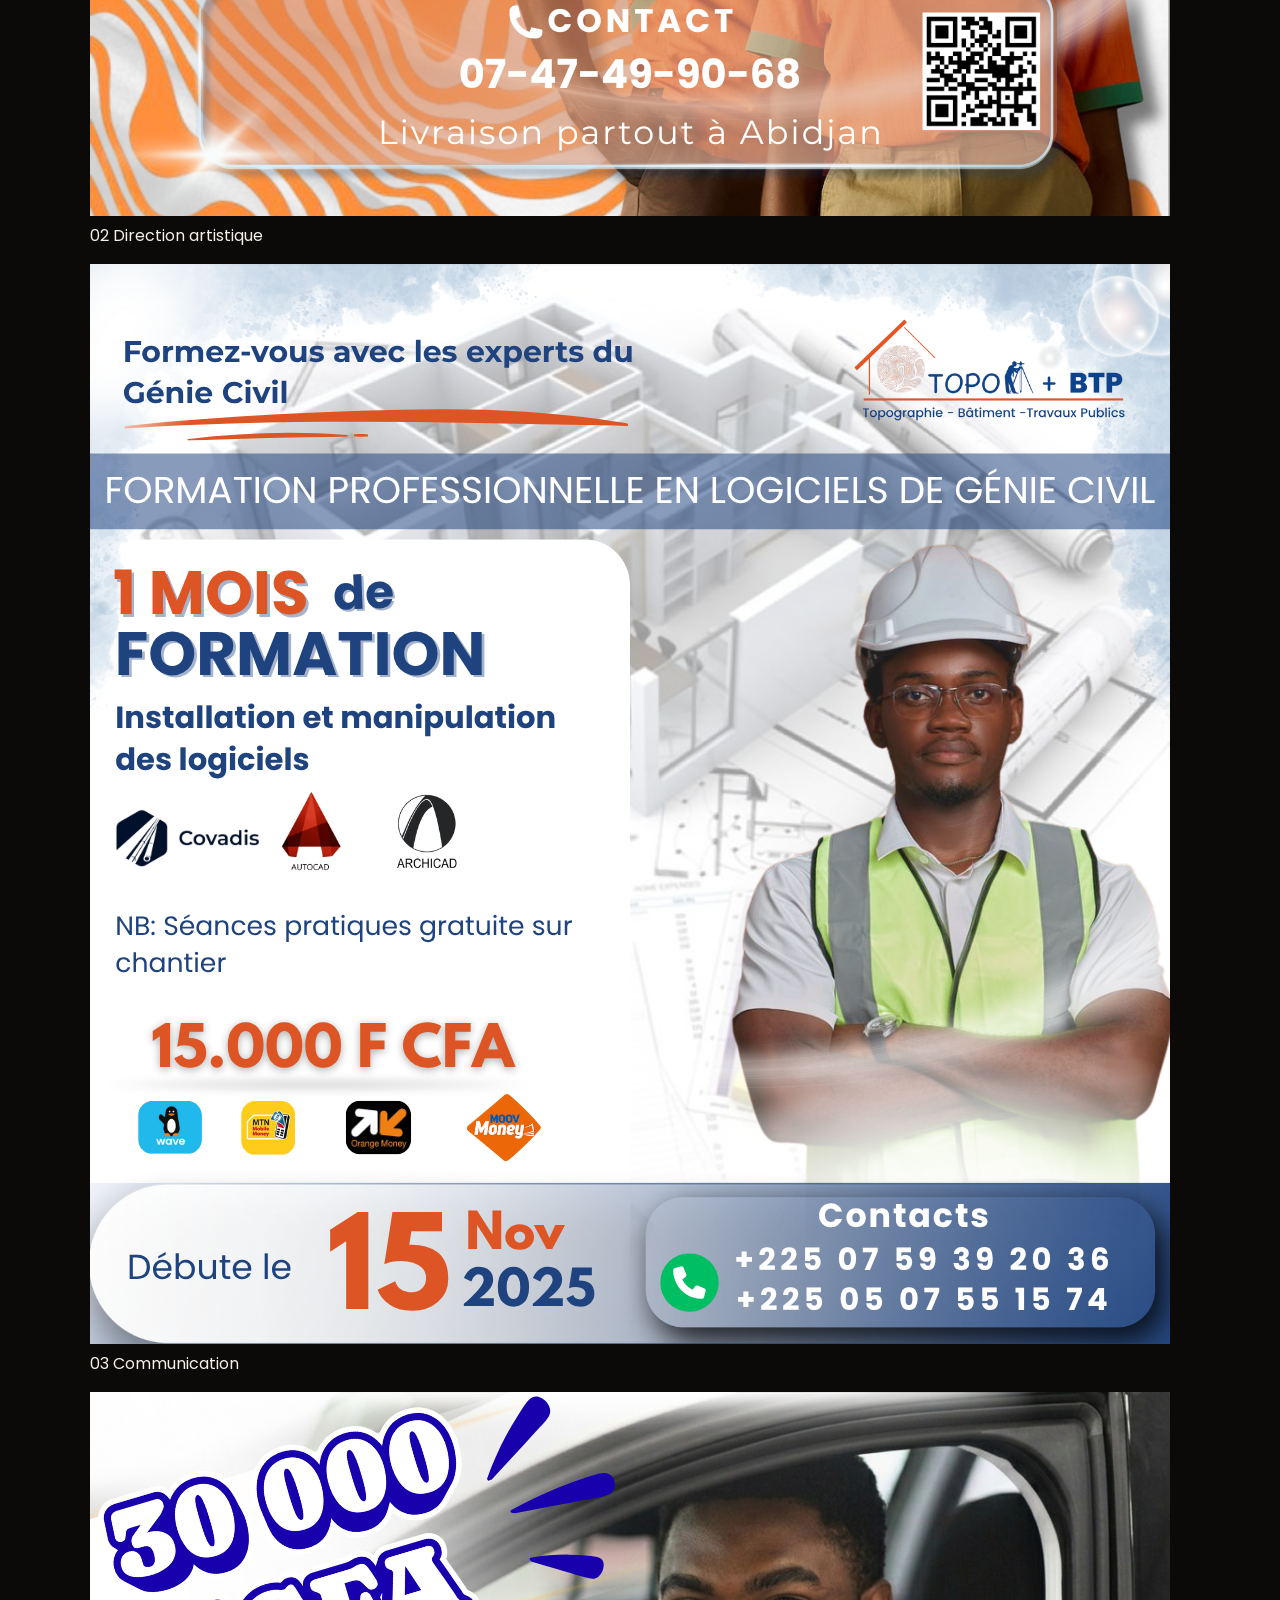
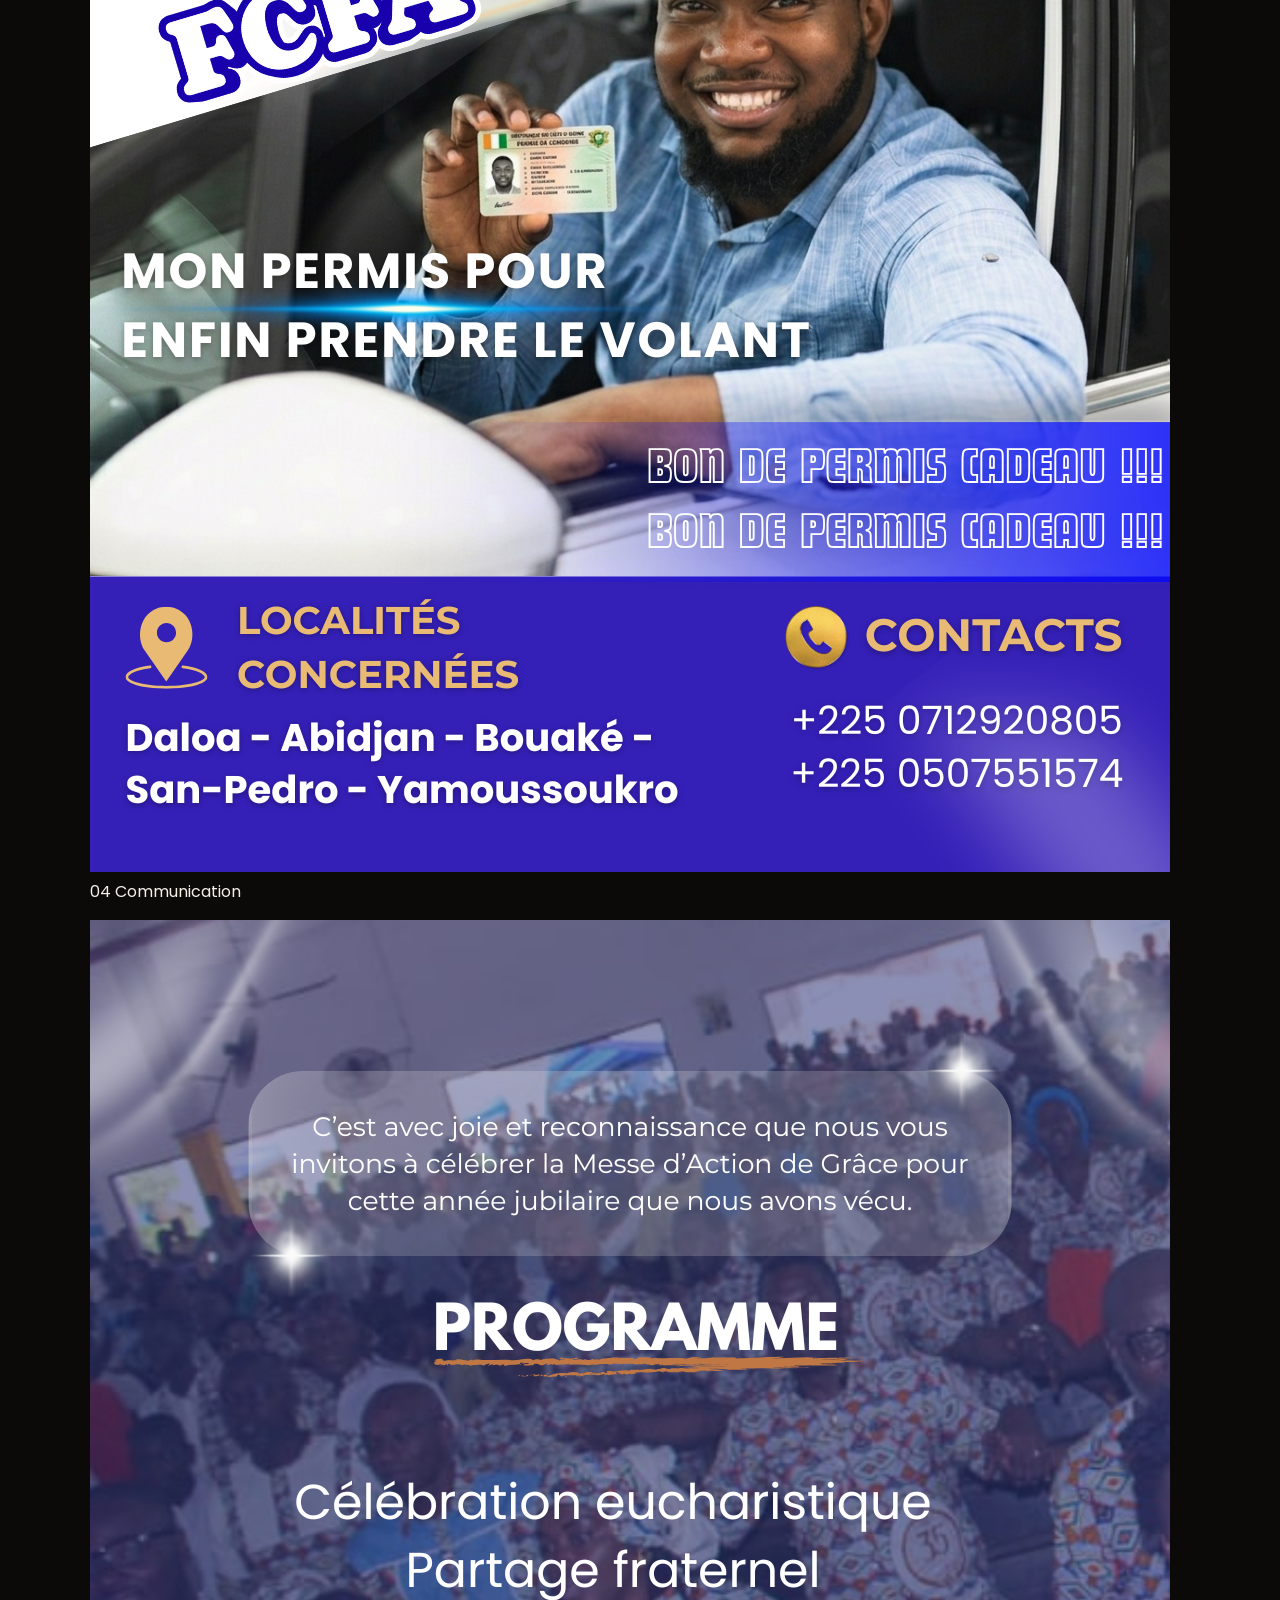
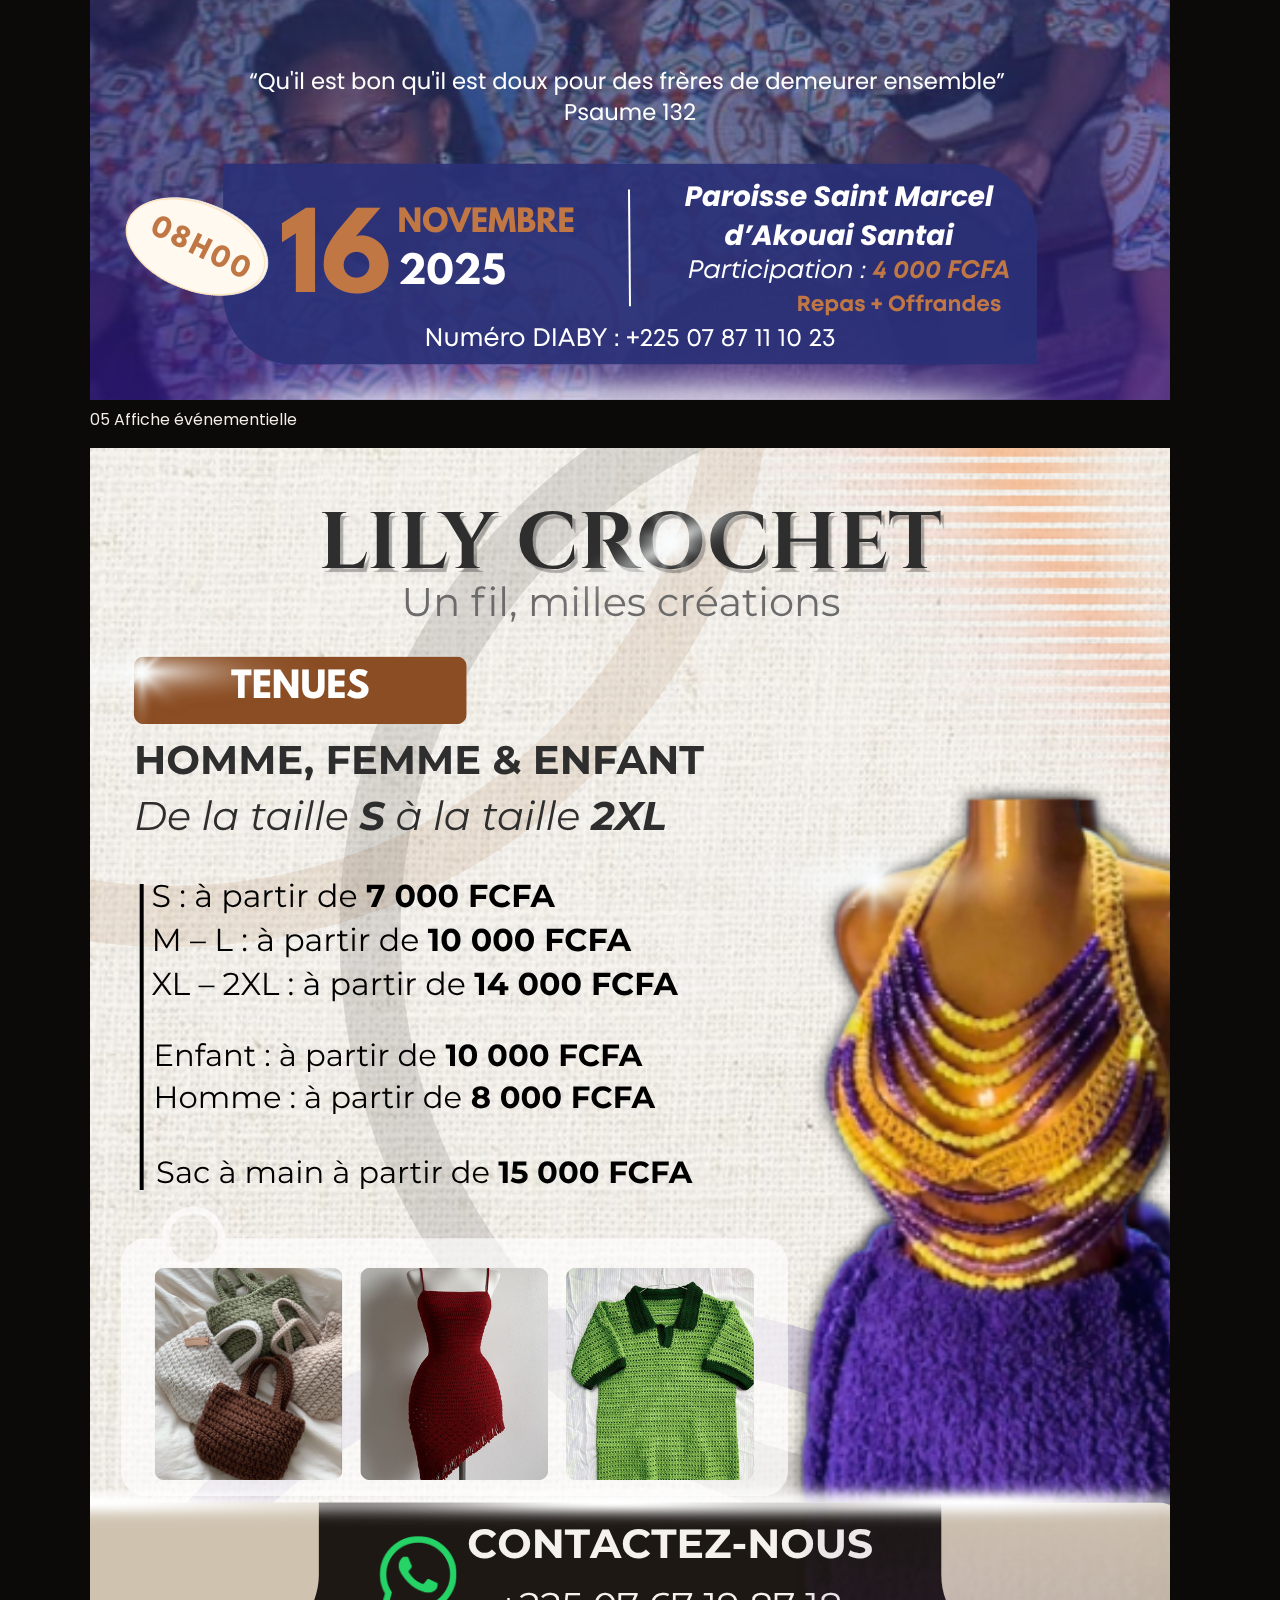
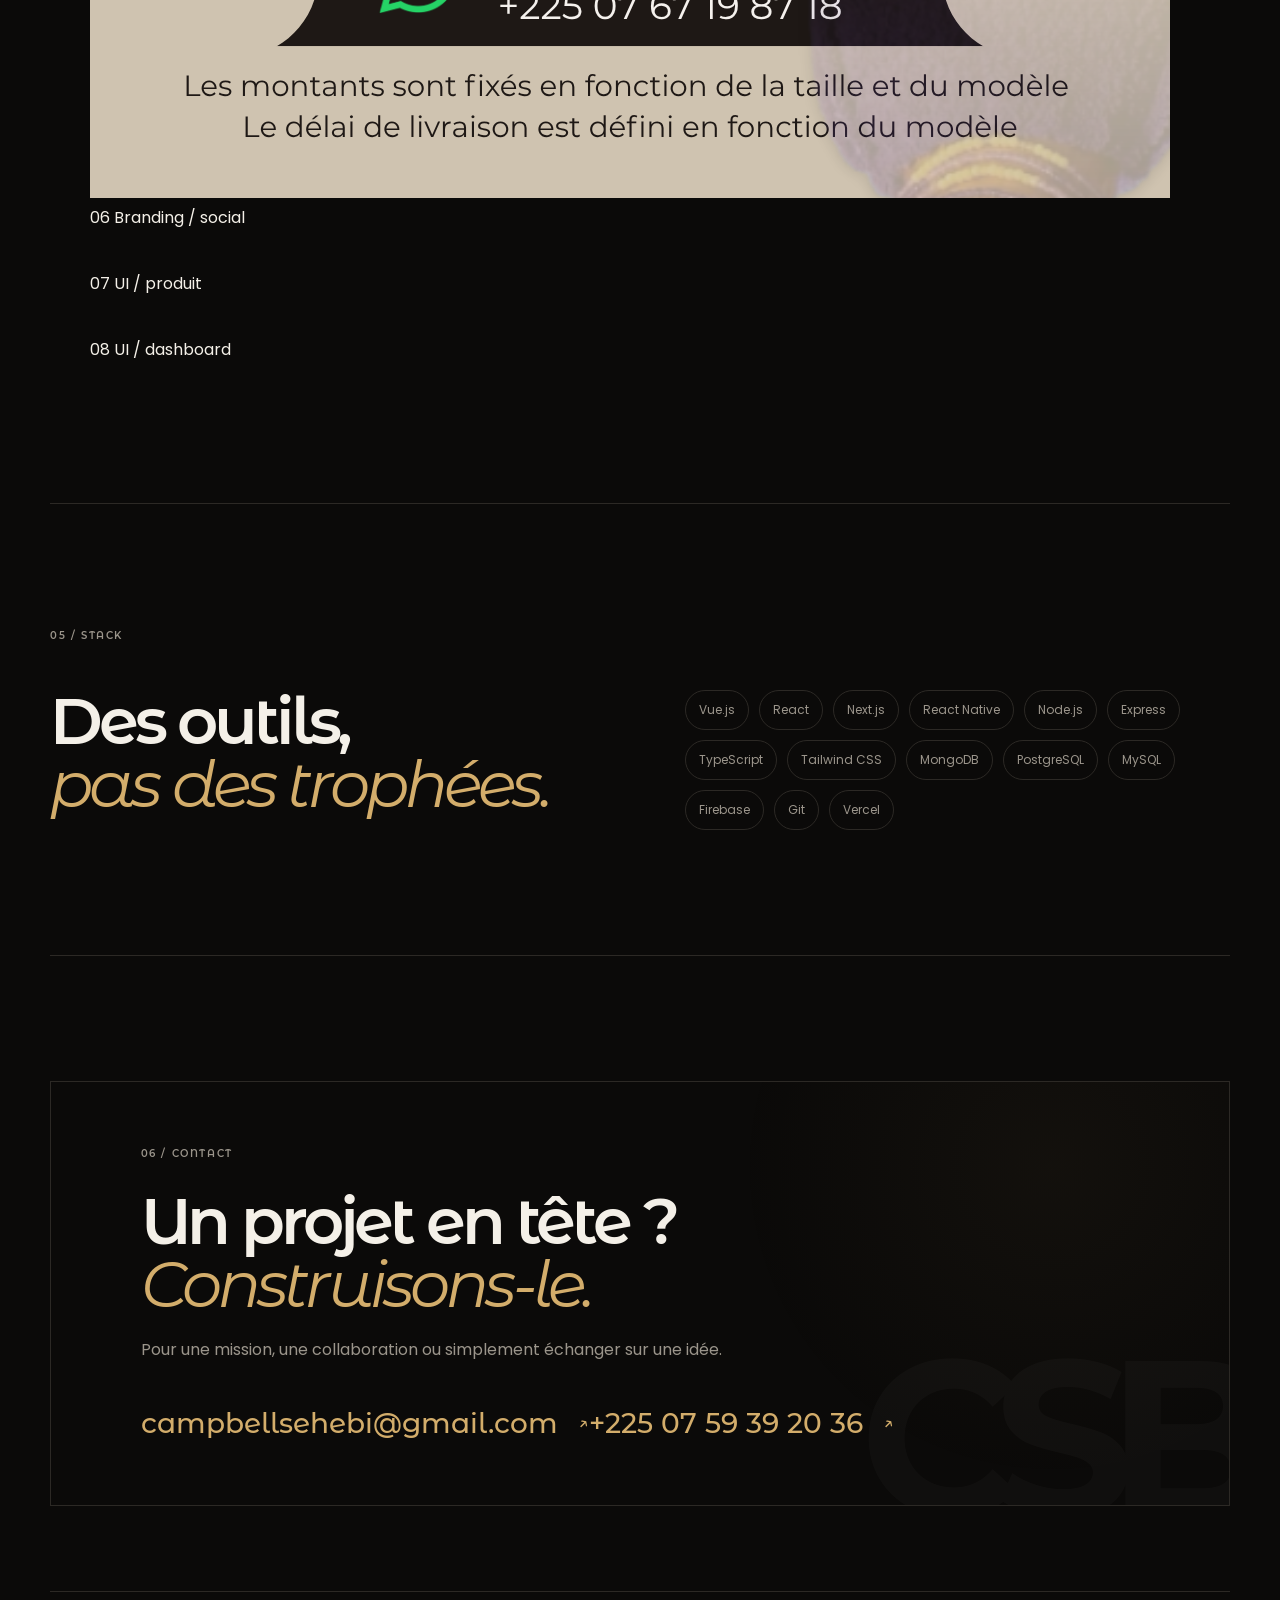
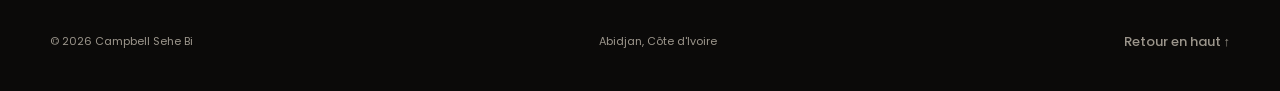
==== commit f44fcb13: "feat: add parcours cards and design gallery" ====
--- a/index.html
+++ b/index.html
@@ -1 +1 @@
-<!doctype html><html lang="fr"><head><meta charset="UTF-8"><meta name="viewport" content="width=device-width,initial-scale=1.0"><meta name="description" content="Campbell Sehe Bi — Informaticien, développeur full-stack et product builder basé à Abidjan."><meta name="theme-color" content="#0b0a09"><title>Campbell Sehe Bi — Portfolio</title><link rel="preconnect" href="https://fonts.googleapis.com"><link rel="preconnect" href="https://fonts.gstatic.com" crossorigin><link href="https://fonts.googleapis.com/css2?family=Montserrat+Alternates:wght@400;500;600;700;800&family=Poppins:wght@400;500;600;700&display=swap" rel="stylesheet"><link rel="stylesheet" href="style.css"></head><body><header class="nav"><a class="brand" href="#top">CSB<span>.</span></a><nav><a href="#about">À propos</a><a href="#experience">Parcours</a><a href="#work">Projets</a><a href="#skills">Compétences</a><a href="#contact">Contact</a></nav><div class="nav-actions"><a class="nav-cta" href="#contact">Disponible</a><button class="theme-toggle" id="themeToggle" type="button" aria-label="Changer de thème"><span class="moon">☾</span><span class="sun">☀</span></button></div></header><main id="top"><section class="hero shell"><div class="hero-copy reveal"><p class="eyebrow"><span class="pulse"></span> INFORMATICIEN · ABIDJAN</p><h1>Je transforme<br><em>des idées</em> en<br>produits utiles.</h1><p class="lead">Je conçois et développe des solutions numériques avec une sensibilité produit, business et créative.</p><div class="hero-actions"><a class="button primary" href="#work">Voir mes projets <span>↗</span></a><a class="button ghost" href="mailto:campbellsehebi@gmail.com">Me contacter</a></div><div class="hero-meta"><span>01 — DEVELOPER</span><span>02 — PRODUCT BUILDER</span><span>03 — CREATIVE</span></div></div><div class="portrait-wrap reveal delay"><div class="portrait-frame"><img class="portrait-image" src="profile.png" alt="Portrait de Campbell Sehe Bi"><div class="portrait-index">PORTRAIT / 2026</div></div><div class="orbit orbit-a"></div><div class="orbit orbit-b"></div></div></section><section id="about" class="section shell about"><div class="section-kicker">01 / PROFIL</div><div class="about-grid"><h2>La technique au service<br><span>du concret.</span></h2><div><p class="large-copy">Je conçois et développe des solutions numériques qui répondent à de vrais problèmes. Mon parcours associe informatique, gestion, finance et création visuelle, avec une même logique : comprendre le besoin avant de construire.</p><div class="facts"><div><strong>01</strong><span>Web & mobile</span></div><div><strong>02</strong><span>Backend & APIs</span></div><div><strong>03</strong><span>Produit & design</span></div></div></div></div></section><section id="experience" class="section shell experience"><div class="section-head"><div><div class="section-kicker">02 / PARCOURS</div><h2>Ce que j'ai fait<br><span>en dehors du code.</span></h2></div><div class="scroll-hint">← Faites défiler →</div></div><div class="experience-track"><a class="experience-card" href="naway.html"><span class="experience-number">01</span><p>NAWAY</p><h3>Comptabilité<br>& gestion</h3><span class="experience-more">Voir l'expérience ↗</span></a><a class="experience-card" href="mvx-design.html"><span class="experience-number">02</span><p>MVX DESIGN</p><h3>Design<br>graphique</h3><span class="experience-more">Voir l'expérience ↗</span></a><a class="experience-card" href="trading-crypto.html"><span class="experience-number">03</span><p>TRADING & CRYPTO</p><h3>Trader retail<br>& formateur</h3><span class="experience-more">Voir l'expérience ↗</span></a></div></section><section id="work" class="section shell work"><div class="section-head"><div><div class="section-kicker">03 / SÉLECTION</div><h2>Projets qui comptent.</h2></div><span class="counter">06 — 06</span></div><div class="project-list"><a class="project featured" href="projects/bimbim.html"><div class="project-no">01</div><div class="project-main"><p>PLATEFORME LOGISTIQUE</p><h3>Bimbim</h3><p class="project-desc">Écosystème de livraison pensé pour la réalité ivoirienne : commande, suivi, livreurs, administration et expérience client.</p><div class="tags"><span>Next.js</span><span>TypeScript</span><span>PostgreSQL</span><span>Maps</span></div></div><div class="project-arrow">↗</div></a><a class="project" href="projects/kuma.html"><div class="project-no">02</div><div class="project-main"><p>DISCOVERY · MUSIC</p><h3>Kuma</h3><p class="project-desc">Expérience mobile de découverte musicale donnant davantage de visibilité aux artistes indépendants africains.</p><div class="tags"><span>React Native</span><span>Expo</span><span>Firebase</span></div></div><div class="project-arrow">↗</div></a><a class="project" href="projects/growfi.html"><div class="project-no">03</div><div class="project-main"><p>FINTECH · PERSONAL</p><h3>GrowFi</h3><p class="project-desc">Assistant financier pensé pour aider les jeunes actifs africains à mieux piloter leur argent et leurs objectifs.</p><div class="tags"><span>Product</span><span>UX</span><span>Data</span></div></div><div class="project-arrow">↗</div></a><a class="project" href="projects/webstock.html"><div class="project-no">04</div><div class="project-main"><p>E-COMMERCE · STOCK</p><h3>Webstock</h3><p class="project-desc">Solution de gestion et de vente en ligne conçue autour des besoins opérationnels d'un commerce.</p><div class="tags"><span>PrestaShop</span><span>PHP</span><span>MySQL</span></div></div><div class="project-arrow">↗</div></a><a class="project" href="projects/freelance-os.html"><div class="project-no">05</div><div class="project-main"><p>PRODUCTIVITY · SAAS</p><h3>Freelance OS</h3><p class="project-desc">Espace de travail pensé pour centraliser projets, clients, tâches et pilotage d'une activité freelance.</p><div class="tags"><span>Product</span><span>Dashboard</span><span>Automation</span></div></div><div class="project-arrow">↗</div></a><a class="project" href="projects/dsimi-rh.html"><div class="project-no">06</div><div class="project-main"><p>HR · BUSINESS APP</p><h3>DSIMI RH</h3><p class="project-desc">Application RH métier pour structurer les processus collaborateurs, les données et le suivi administratif.</p><div class="tags"><span>Next.js</span><span>TypeScript</span><span>Supabase</span></div></div><div class="project-arrow">↗</div></a></div></section><section id="skills" class="section shell skills"><div class="section-kicker">04 / STACK</div><div class="skills-layout"><h2>Des outils,<br><span>pas des trophées.</span></h2><div class="skill-cloud"><span>Vue.js</span><span>React</span><span>Next.js</span><span>React Native</span><span>Node.js</span><span>Express</span><span>TypeScript</span><span>Tailwind CSS</span><span>MongoDB</span><span>PostgreSQL</span><span>MySQL</span><span>Firebase</span><span>Git</span><span>Vercel</span></div></div></section><section id="contact" class="section contact shell"><div class="contact-card"><div class="section-kicker">05 / CONTACT</div><h2>Un projet en tête ?<br><span>Construisons-le.</span></h2><p>Pour une mission, une collaboration ou simplement échanger sur une idée.</p><div class="contact-details"><a class="contact-link" href="mailto:campbellsehebi@gmail.com">campbellsehebi@gmail.com <span>↗</span></a><a class="contact-link" href="tel:+2250759392036">+225 07 59 39 20 36 <span>↗</span></a></div></div></section></main><footer class="footer shell"><span>© 2026 Campbell Sehe Bi</span><span>Abidjan, Côte d'Ivoire</span><a href="#top">Retour en haut ↑</a></footer><script src="script.js"></script></body></html>+<!doctype html><html lang="fr"><head><meta charset="UTF-8"><meta name="viewport" content="width=device-width,initial-scale=1.0"><meta name="description" content="Campbell Sehe Bi — Informaticien, développeur full-stack et product builder basé à Abidjan."><meta name="theme-color" content="#0b0a09"><title>Campbell Sehe Bi — Portfolio</title><link rel="preconnect" href="https://fonts.googleapis.com"><link rel="preconnect" href="https://fonts.gstatic.com" crossorigin><link href="https://fonts.googleapis.com/css2?family=Montserrat+Alternates:wght@400;500;600;700;800&family=Poppins:wght@400;500;600;700&display=swap" rel="stylesheet"><link rel="stylesheet" href="style.css"></head><body><header class="nav"><a class="brand" href="#top">CSB<span>.</span></a><nav><a href="#about">À propos</a><a href="#experience">Parcours</a><a href="#work">Projets</a><a href="#design">Design</a><a href="#skills">Compétences</a><a href="#contact">Contact</a></nav><div class="nav-actions"><a class="nav-cta" href="#contact">Disponible</a><button class="theme-toggle" id="themeToggle" type="button" aria-label="Changer de thème"><span class="moon">☾</span><span class="sun">☀</span></button></div></header><main id="top"><section class="hero shell"><div class="hero-copy reveal"><p class="eyebrow"><span class="pulse"></span> INFORMATICIEN · ABIDJAN</p><h1>Je transforme<br><em>des idées</em> en<br>produits utiles.</h1><p class="lead">Je conçois et développe des solutions numériques avec une sensibilité produit, business et créative.</p><div class="hero-actions"><a class="button primary" href="#work">Voir mes projets <span>↗</span></a><a class="button ghost" href="#contact">Me contacter</a></div><div class="hero-meta"><span>01 — DEVELOPER</span><span>02 — PRODUCT BUILDER</span><span>03 — CREATIVE</span></div></div><div class="portrait-wrap reveal delay"><div class="portrait-frame"><img class="portrait-image" src="profile.png" alt="Portrait de Campbell Sehe Bi"><div class="portrait-index">PORTRAIT / 2026</div></div><div class="orbit orbit-a"></div><div class="orbit orbit-b"></div></div></section><section id="about" class="section shell about"><div class="section-kicker">01 / PROFIL</div><div class="about-grid"><h2>La technique au service<br><span>du concret.</span></h2><div><p class="large-copy">Je conçois et développe des solutions numériques qui répondent à de vrais problèmes. Mon parcours associe informatique, gestion, finance et création visuelle, avec une même logique : comprendre le besoin avant de construire.</p><div class="facts"><div><strong>01</strong><span>Web & mobile</span></div><div><strong>02</strong><span>Backend & APIs</span></div><div><strong>03</strong><span>Produit & design</span></div></div></div></div></section><section id="experience" class="section shell experience"><div class="section-head"><div><div class="section-kicker">02 / PARCOURS</div><h2>Ce que j'ai fait<br><span>en dehors du code.</span></h2></div><div class="scroll-hint">← Faites défiler →</div></div><div class="experience-track"><a class="experience-card" href="naway.html"><span class="experience-number">01</span><p>NAWAY</p><h3>Comptabilité<br>& gestion</h3><span class="experience-more">Voir l'expérience ↗</span></a><a class="experience-card" href="mvx-design.html"><span class="experience-number">02</span><p>MVX DESIGN</p><h3>Design<br>graphique</h3><span class="experience-more">Voir l'expérience ↗</span></a><a class="experience-card" href="trading-crypto.html"><span class="experience-number">03</span><p>TRADING & CRYPTO</p><h3>Trader retail<br>& formateur</h3><span class="experience-more">Voir l'expérience ↗</span></a></div></section><section id="work" class="section shell work"><div class="section-head"><div><div class="section-kicker">03 / SÉLECTION</div><h2>Projets qui comptent.</h2></div><span class="counter">06 — 06</span></div><div class="project-list"><a class="project featured" href="projects/bimbim.html"><div class="project-no">01</div><div class="project-main"><p>PLATEFORME LOGISTIQUE</p><h3>Bimbim</h3><p class="project-desc">Écosystème de livraison pensé pour la réalité ivoirienne : commande, suivi, livreurs, administration et expérience client.</p><div class="tags"><span>Next.js</span><span>TypeScript</span><span>PostgreSQL</span><span>Maps</span></div></div><div class="project-arrow">↗</div></a><a class="project" href="projects/kuma.html"><div class="project-no">02</div><div class="project-main"><p>DISCOVERY · MUSIC</p><h3>Kuma</h3><p class="project-desc">Expérience mobile de découverte musicale donnant davantage de visibilité aux artistes indépendants africains.</p><div class="tags"><span>React Native</span><span>Expo</span><span>Firebase</span></div></div><div class="project-arrow">↗</div></a><a class="project" href="projects/growfi.html"><div class="project-no">03</div><div class="project-main"><p>FINTECH · PERSONAL</p><h3>GrowFi</h3><p class="project-desc">Assistant financier pensé pour aider les jeunes actifs africains à mieux piloter leur argent et leurs objectifs.</p><div class="tags"><span>Product</span><span>UX</span><span>Data</span></div></div><div class="project-arrow">↗</div></a><a class="project" href="projects/webstock.html"><div class="project-no">04</div><div class="project-main"><p>E-COMMERCE · STOCK</p><h3>Webstock</h3><p class="project-desc">Solution de gestion et de vente en ligne conçue autour des besoins opérationnels d'un commerce.</p><div class="tags"><span>PrestaShop</span><span>PHP</span><span>MySQL</span></div></div><div class="project-arrow">↗</div></a><a class="project" href="projects/freelance-os.html"><div class="project-no">05</div><div class="project-main"><p>PRODUCTIVITY · SAAS</p><h3>Freelance OS</h3><p class="project-desc">Espace de travail pensé pour centraliser projets, clients, tâches et pilotage d'une activité freelance.</p><div class="tags"><span>Product</span><span>Dashboard</span><span>Automation</span></div></div><div class="project-arrow">↗</div></a><a class="project" href="projects/dsimi-rh.html"><div class="project-no">06</div><div class="project-main"><p>HR · BUSINESS APP</p><h3>DSIMI RH</h3><p class="project-desc">Application RH métier pour structurer les processus collaborateurs, les données et le suivi administratif.</p><div class="tags"><span>Next.js</span><span>TypeScript</span><span>Supabase</span></div></div><div class="project-arrow">↗</div></a></div></section><section id="design" class="section shell design"><div class="section-head"><div><div class="section-kicker">04 / DESIGN</div><h2>Quelques créations<br><span>visuelles.</span></h2></div><span class="counter">GRAPHIC WORK</span></div><div class="design-grid"><figure class="design-item design-wide"><img src="assets/Affiche MAILLOT OFFICIEL CIV.png" alt="Affiche design — maillot officiel de Côte d'Ivoire" loading="lazy"><figcaption><span>01</span> Affiche promotionnelle</figcaption></figure><figure class="design-item"><img src="assets/Affiche MAILLOT OFFICIEL CIV2.png" alt="Affiche design — maillot officiel de Côte d'Ivoire, variante" loading="lazy"><figcaption><span>02</span> Direction artistique</figcaption></figure><figure class="design-item"><img src="assets/Affiche TOPO BTP.png" alt="Affiche design — TOPO BTP" loading="lazy"><figcaption><span>03</span> Communication</figcaption></figure><figure class="design-item"><img src="assets/Affiche bon permis.png" alt="Affiche design — Bon Permis" loading="lazy"><figcaption><span>04</span> Communication</figcaption></figure><figure class="design-item design-wide"><img src="assets/Affiche eglise.png" alt="Affiche design — église" loading="lazy"><figcaption><span>05</span> Affiche événementielle</figcaption></figure><figure class="design-item"><img src="assets/Design lily crochet.png" alt="Design graphique — Lily Crochet" loading="lazy"><figcaption><span>06</span> Branding / social</figcaption></figure><figure class="design-item"><img src="assets/DSIMI-agents.png" alt="Interface DSIMI — agents" loading="lazy"><figcaption><span>07</span> UI / produit</figcaption></figure><figure class="design-item"><img src="assets/DSIMI-dash[1].png" alt="Interface DSIMI — dashboard" loading="lazy"><figcaption><span>08</span> UI / dashboard</figcaption></figure></div></section><section id="skills" class="section shell skills"><div class="section-kicker">05 / STACK</div><div class="skills-layout"><h2>Des outils,<br><span>pas des trophées.</span></h2><div class="skill-cloud"><span>Vue.js</span><span>React</span><span>Next.js</span><span>React Native</span><span>Node.js</span><span>Express</span><span>TypeScript</span><span>Tailwind CSS</span><span>MongoDB</span><span>PostgreSQL</span><span>MySQL</span><span>Firebase</span><span>Git</span><span>Vercel</span></div></div></section><section id="contact" class="section contact shell"><div class="contact-card"><div class="section-kicker">06 / CONTACT</div><h2>Un projet en tête ?<br><span>Construisons-le.</span></h2><p>Pour une mission, une collaboration ou simplement échanger sur une idée.</p><div class="contact-details"><a class="contact-link" href="mailto:campbellsehebi@gmail.com">campbellsehebi@gmail.com <span>↗</span></a><a class="contact-link" href="tel:+2250759392036">+225 07 59 39 20 36 <span>↗</span></a></div></div></section></main><footer class="footer shell"><span>© 2026 Campbell Sehe Bi</span><span>Abidjan, Côte d'Ivoire</span><a href="#top">Retour en haut ↑</a></footer><script src="script.js"></script></body></html>
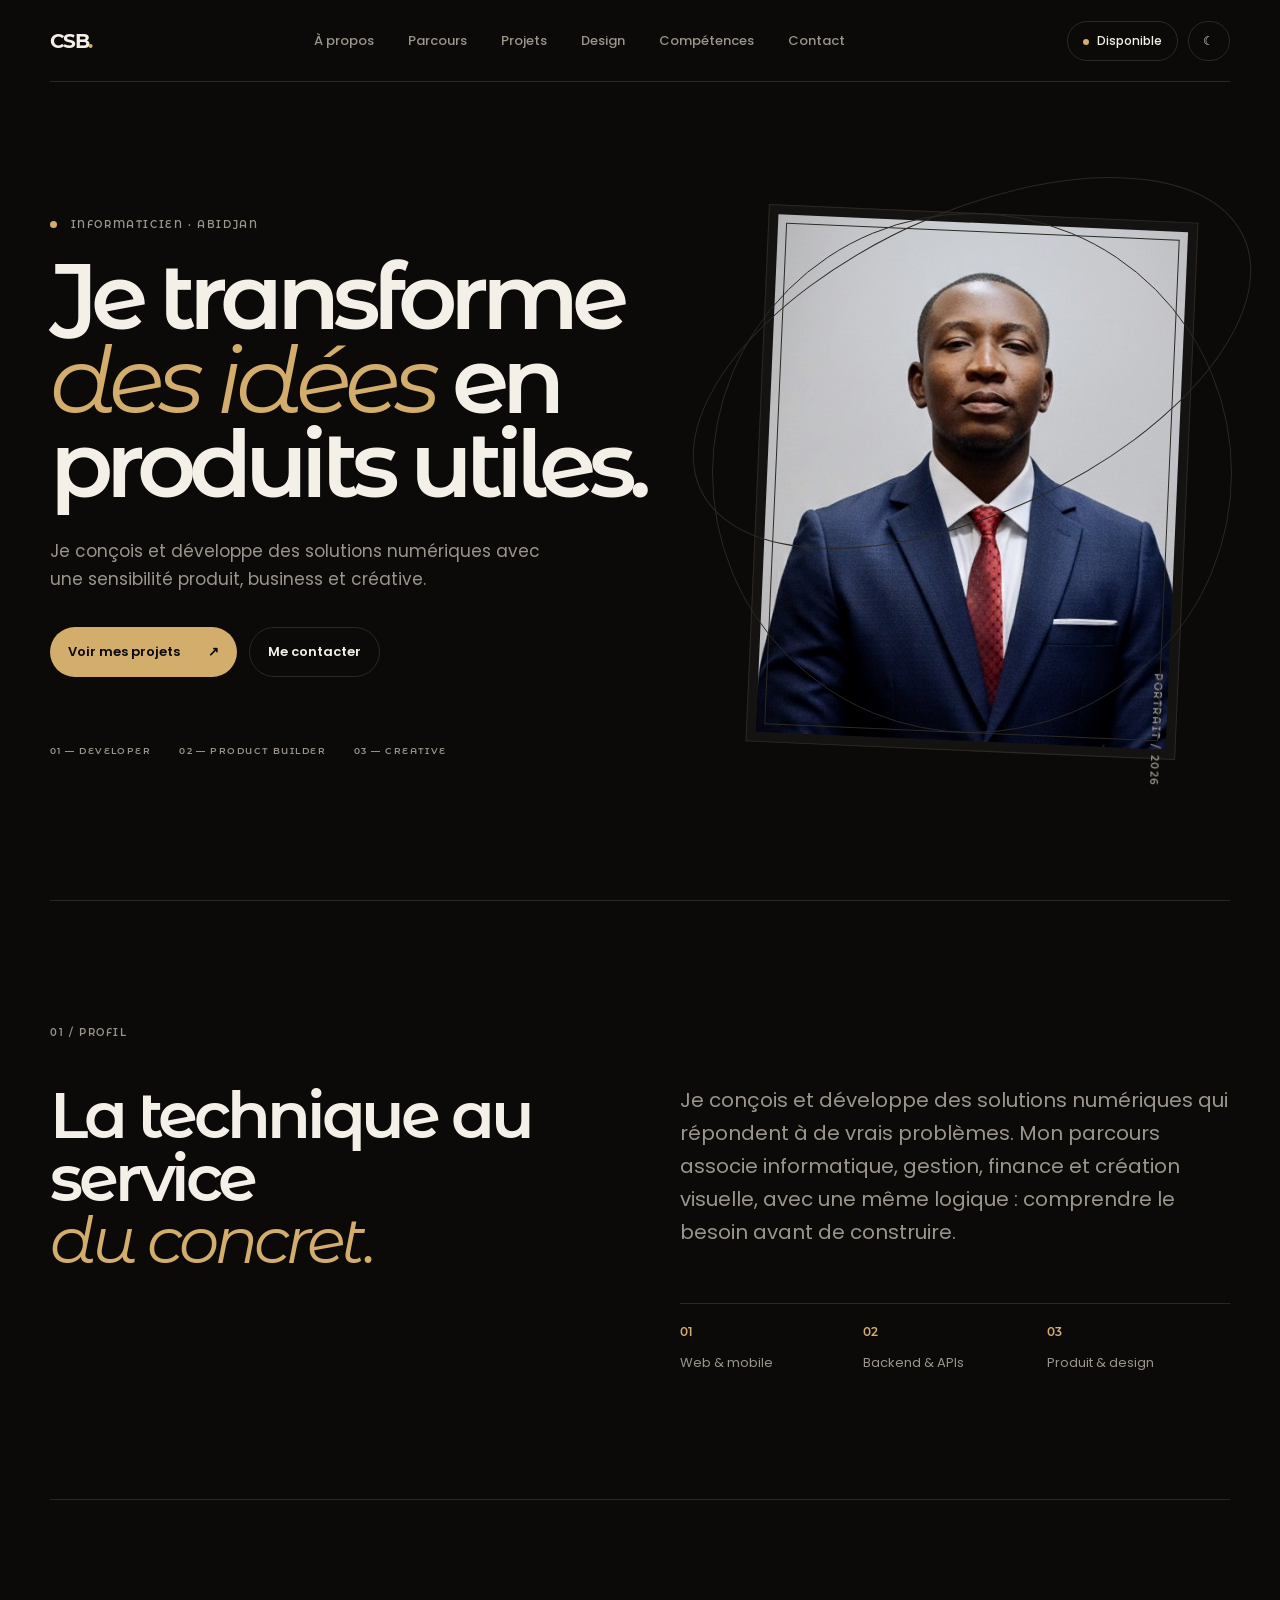
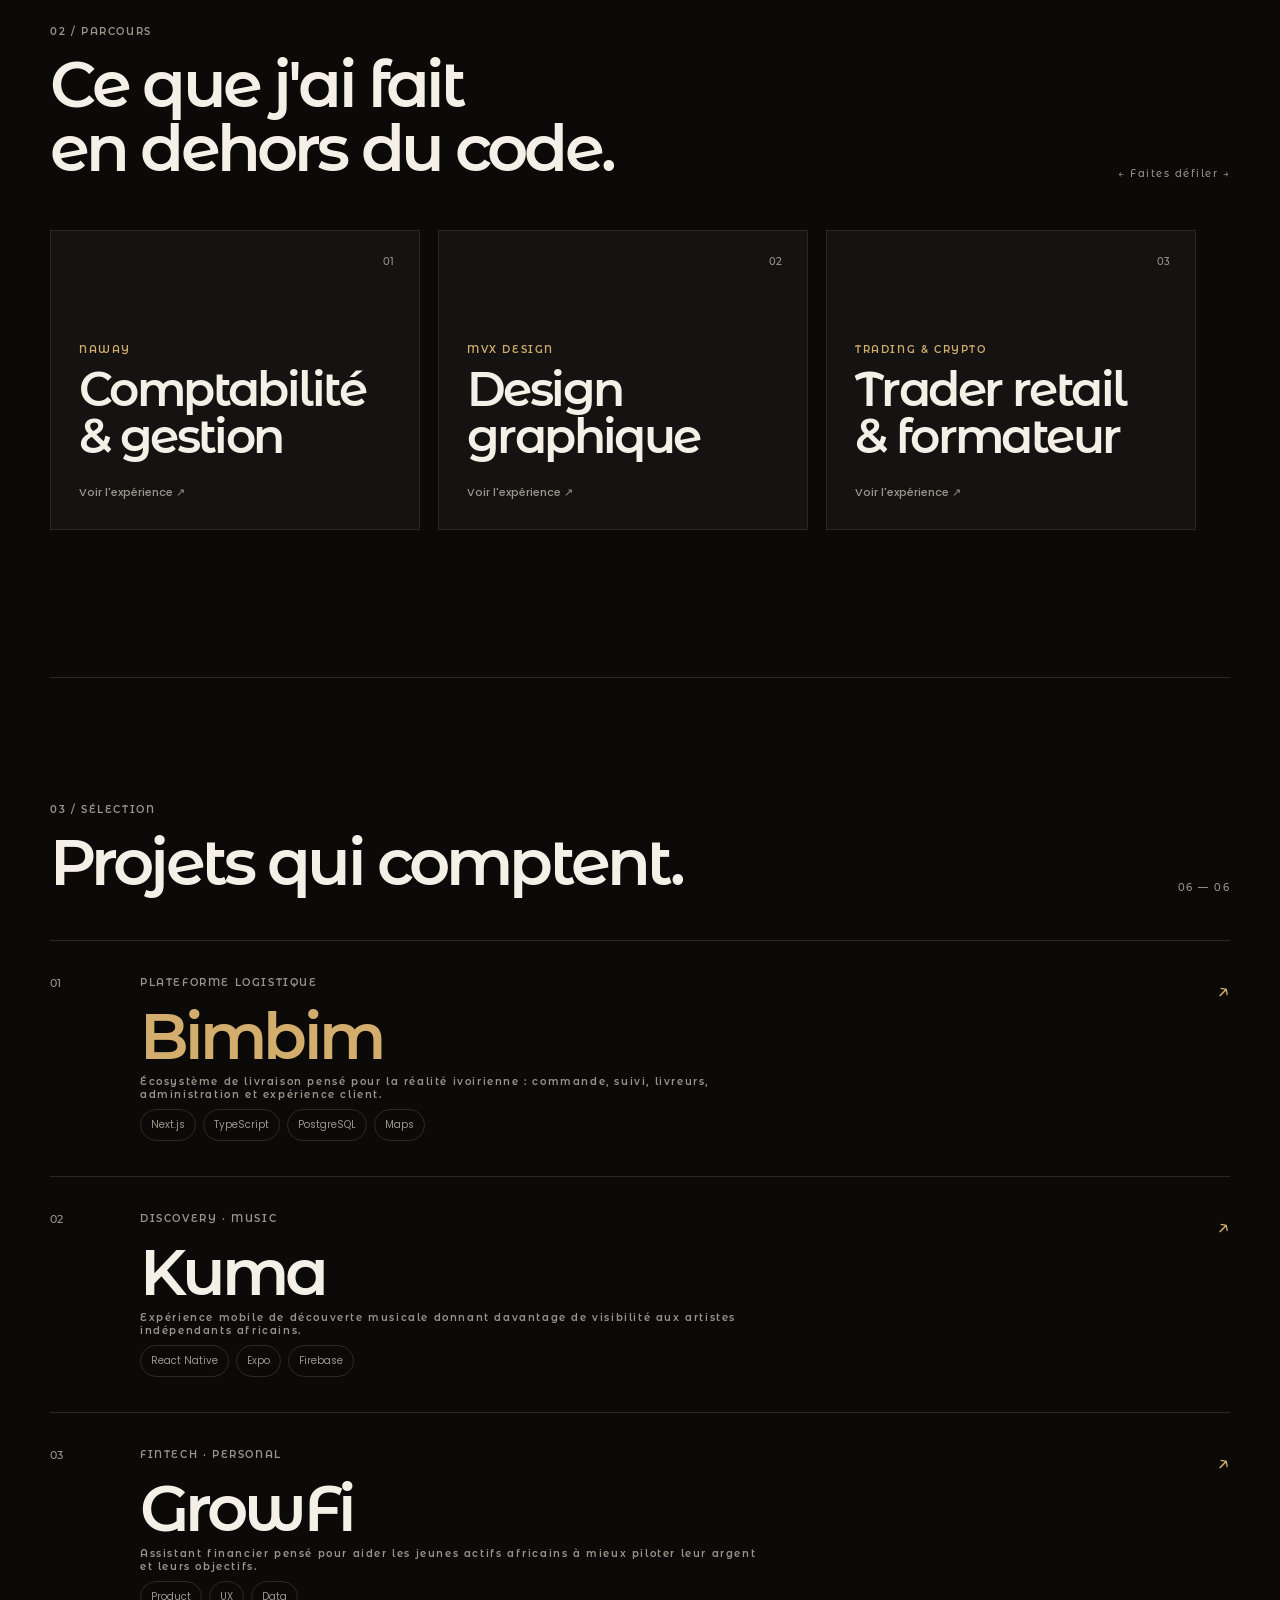
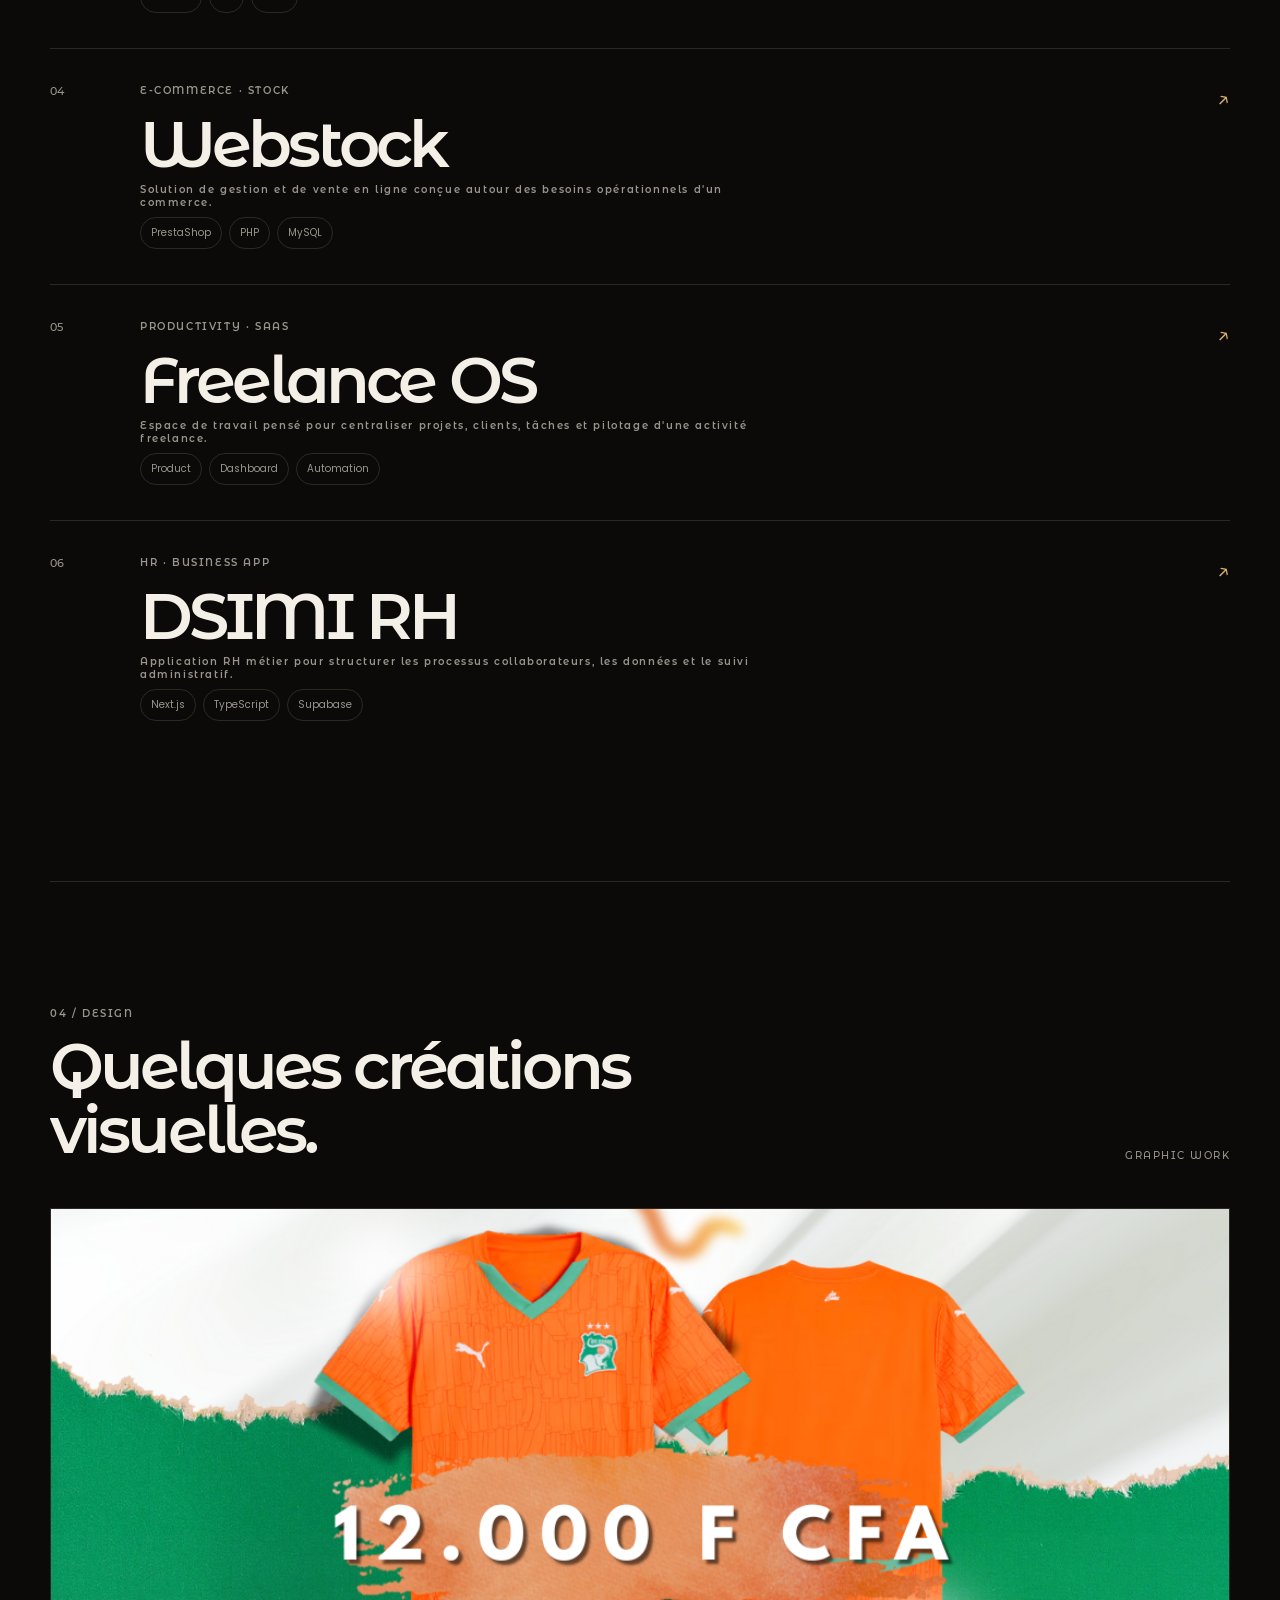
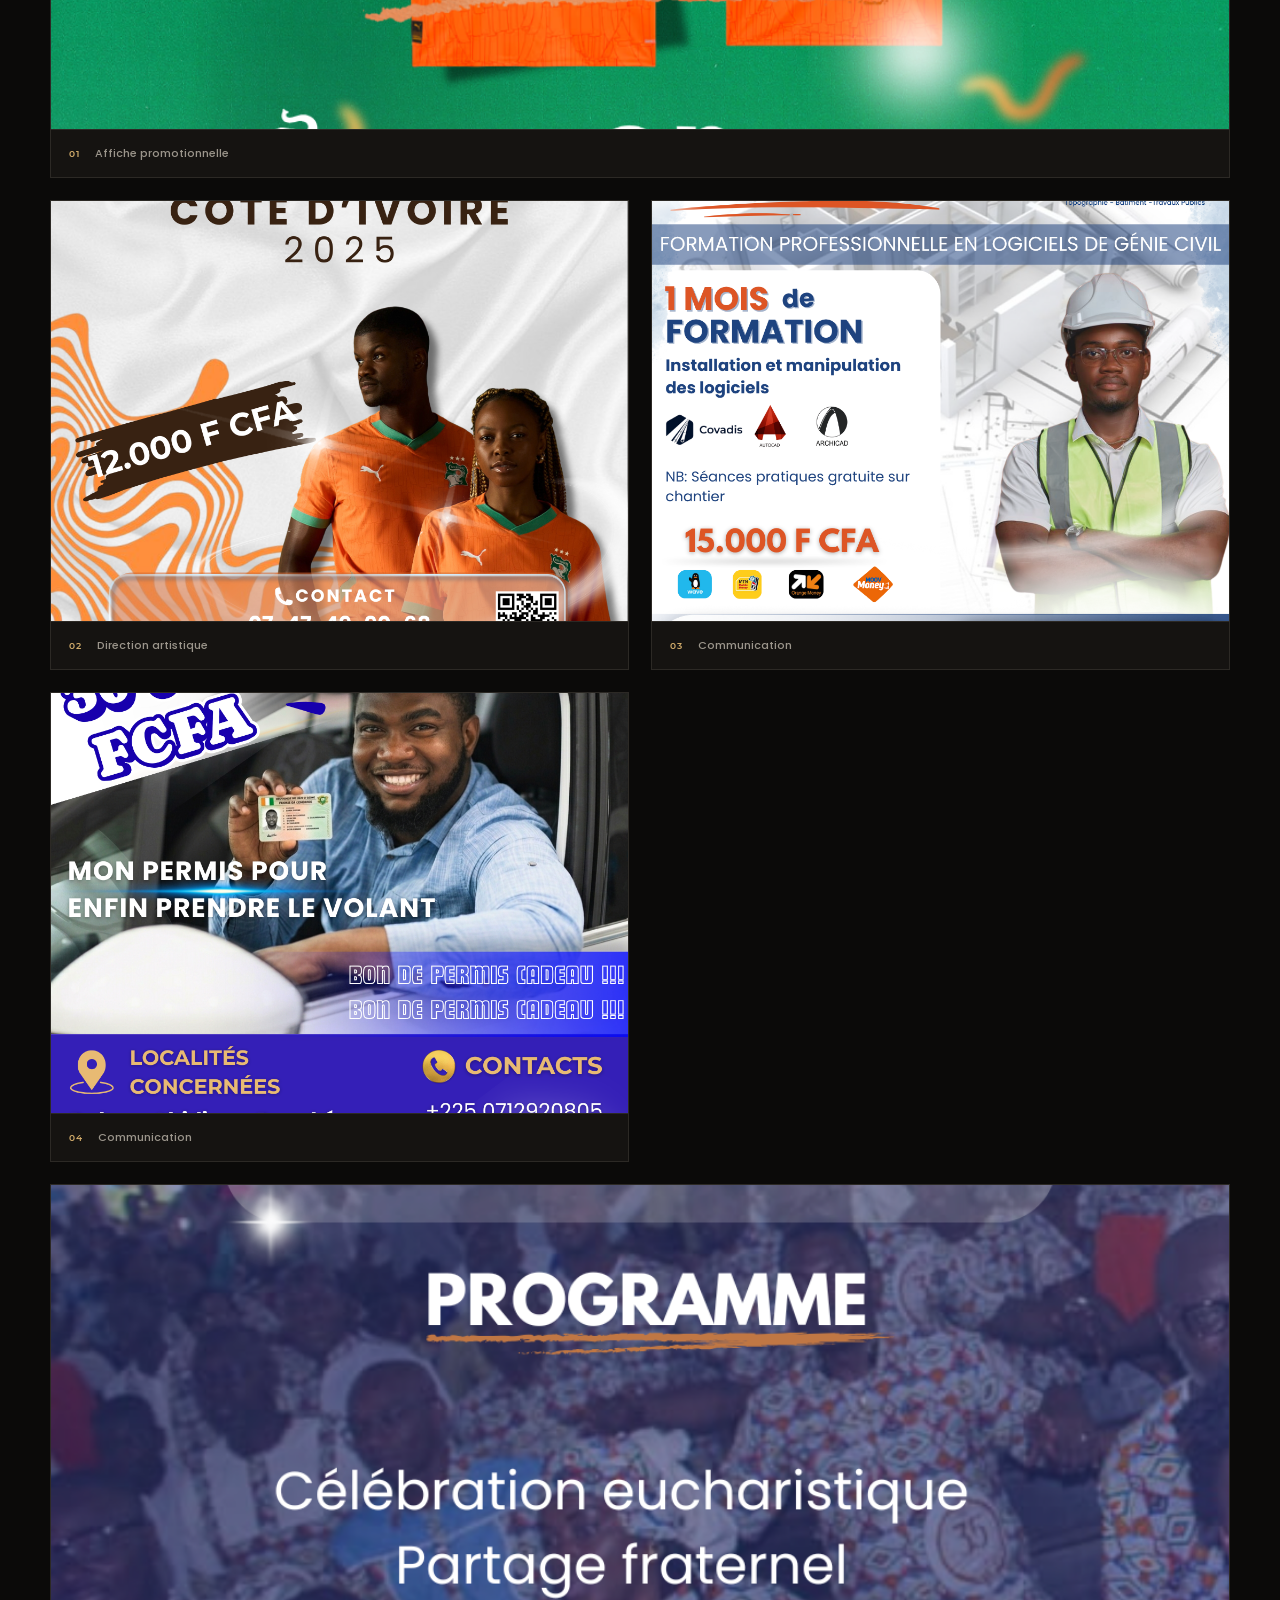
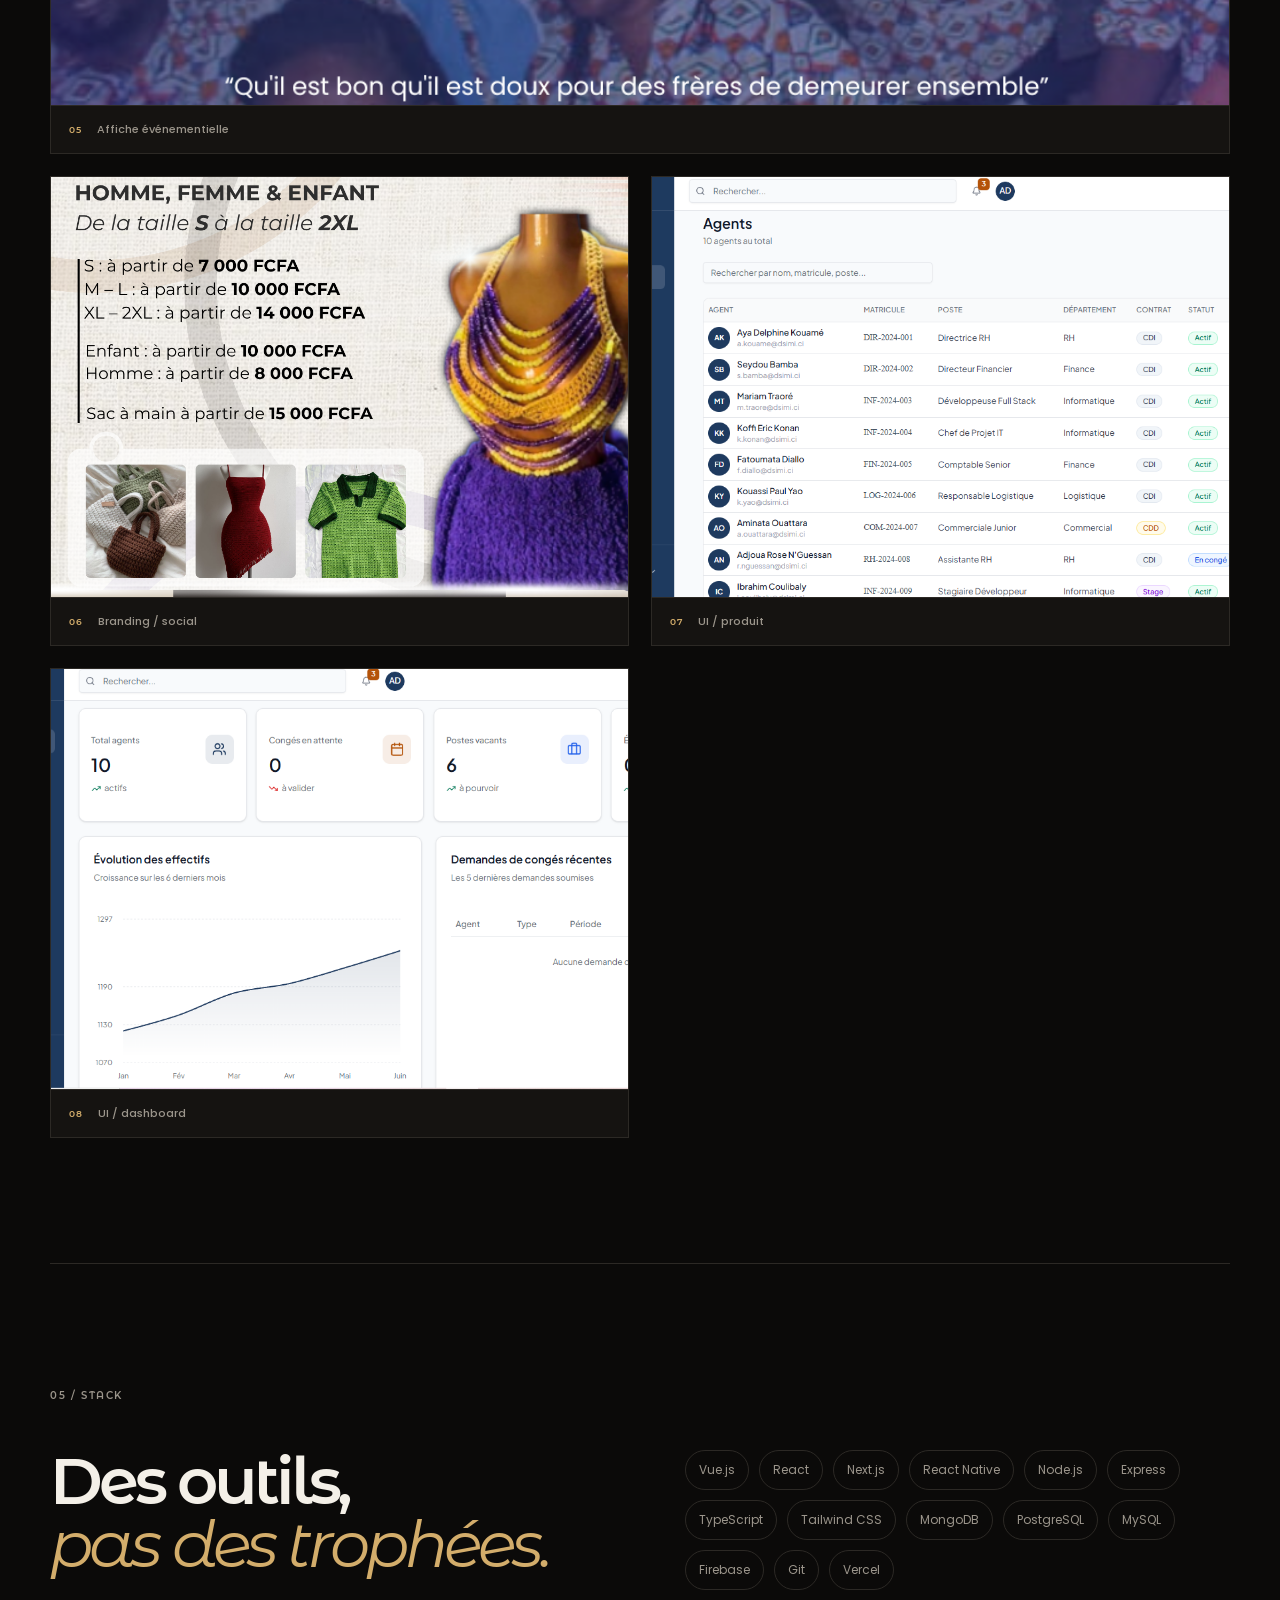
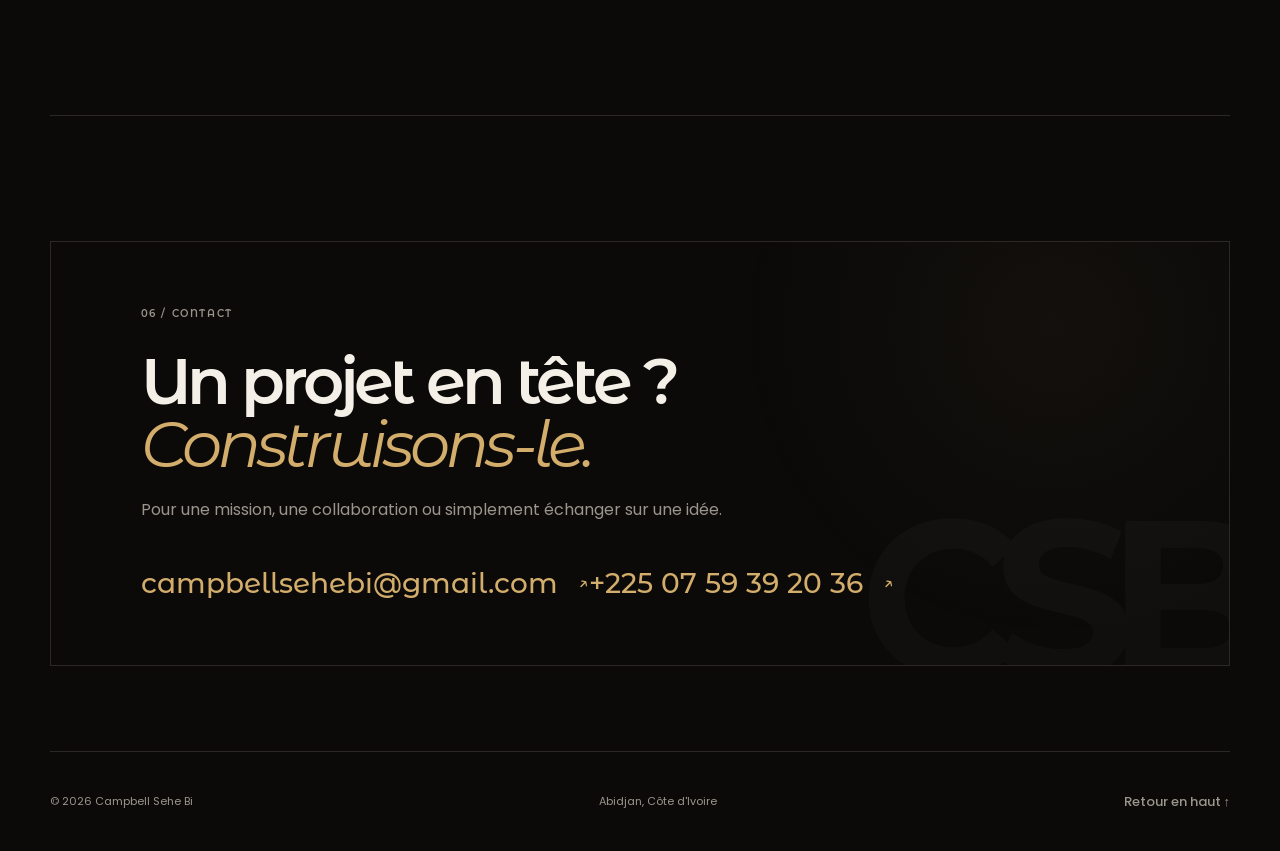
==== commit 3058e9f1: "feat: activate design gallery styles" ====
--- a/index.html
+++ b/index.html
@@ -1 +1 @@
-<!doctype html><html lang="fr"><head><meta charset="UTF-8"><meta name="viewport" content="width=device-width,initial-scale=1.0"><meta name="description" content="Campbell Sehe Bi — Informaticien, développeur full-stack et product builder basé à Abidjan."><meta name="theme-color" content="#0b0a09"><title>Campbell Sehe Bi — Portfolio</title><link rel="preconnect" href="https://fonts.googleapis.com"><link rel="preconnect" href="https://fonts.gstatic.com" crossorigin><link href="https://fonts.googleapis.com/css2?family=Montserrat+Alternates:wght@400;500;600;700;800&family=Poppins:wght@400;500;600;700&display=swap" rel="stylesheet"><link rel="stylesheet" href="style.css"></head><body><header class="nav"><a class="brand" href="#top">CSB<span>.</span></a><nav><a href="#about">À propos</a><a href="#experience">Parcours</a><a href="#work">Projets</a><a href="#design">Design</a><a href="#skills">Compétences</a><a href="#contact">Contact</a></nav><div class="nav-actions"><a class="nav-cta" href="#contact">Disponible</a><button class="theme-toggle" id="themeToggle" type="button" aria-label="Changer de thème"><span class="moon">☾</span><span class="sun">☀</span></button></div></header><main id="top"><section class="hero shell"><div class="hero-copy reveal"><p class="eyebrow"><span class="pulse"></span> INFORMATICIEN · ABIDJAN</p><h1>Je transforme<br><em>des idées</em> en<br>produits utiles.</h1><p class="lead">Je conçois et développe des solutions numériques avec une sensibilité produit, business et créative.</p><div class="hero-actions"><a class="button primary" href="#work">Voir mes projets <span>↗</span></a><a class="button ghost" href="#contact">Me contacter</a></div><div class="hero-meta"><span>01 — DEVELOPER</span><span>02 — PRODUCT BUILDER</span><span>03 — CREATIVE</span></div></div><div class="portrait-wrap reveal delay"><div class="portrait-frame"><img class="portrait-image" src="profile.png" alt="Portrait de Campbell Sehe Bi"><div class="portrait-index">PORTRAIT / 2026</div></div><div class="orbit orbit-a"></div><div class="orbit orbit-b"></div></div></section><section id="about" class="section shell about"><div class="section-kicker">01 / PROFIL</div><div class="about-grid"><h2>La technique au service<br><span>du concret.</span></h2><div><p class="large-copy">Je conçois et développe des solutions numériques qui répondent à de vrais problèmes. Mon parcours associe informatique, gestion, finance et création visuelle, avec une même logique : comprendre le besoin avant de construire.</p><div class="facts"><div><strong>01</strong><span>Web & mobile</span></div><div><strong>02</strong><span>Backend & APIs</span></div><div><strong>03</strong><span>Produit & design</span></div></div></div></div></section><section id="experience" class="section shell experience"><div class="section-head"><div><div class="section-kicker">02 / PARCOURS</div><h2>Ce que j'ai fait<br><span>en dehors du code.</span></h2></div><div class="scroll-hint">← Faites défiler →</div></div><div class="experience-track"><a class="experience-card" href="naway.html"><span class="experience-number">01</span><p>NAWAY</p><h3>Comptabilité<br>& gestion</h3><span class="experience-more">Voir l'expérience ↗</span></a><a class="experience-card" href="mvx-design.html"><span class="experience-number">02</span><p>MVX DESIGN</p><h3>Design<br>graphique</h3><span class="experience-more">Voir l'expérience ↗</span></a><a class="experience-card" href="trading-crypto.html"><span class="experience-number">03</span><p>TRADING & CRYPTO</p><h3>Trader retail<br>& formateur</h3><span class="experience-more">Voir l'expérience ↗</span></a></div></section><section id="work" class="section shell work"><div class="section-head"><div><div class="section-kicker">03 / SÉLECTION</div><h2>Projets qui comptent.</h2></div><span class="counter">06 — 06</span></div><div class="project-list"><a class="project featured" href="projects/bimbim.html"><div class="project-no">01</div><div class="project-main"><p>PLATEFORME LOGISTIQUE</p><h3>Bimbim</h3><p class="project-desc">Écosystème de livraison pensé pour la réalité ivoirienne : commande, suivi, livreurs, administration et expérience client.</p><div class="tags"><span>Next.js</span><span>TypeScript</span><span>PostgreSQL</span><span>Maps</span></div></div><div class="project-arrow">↗</div></a><a class="project" href="projects/kuma.html"><div class="project-no">02</div><div class="project-main"><p>DISCOVERY · MUSIC</p><h3>Kuma</h3><p class="project-desc">Expérience mobile de découverte musicale donnant davantage de visibilité aux artistes indépendants africains.</p><div class="tags"><span>React Native</span><span>Expo</span><span>Firebase</span></div></div><div class="project-arrow">↗</div></a><a class="project" href="projects/growfi.html"><div class="project-no">03</div><div class="project-main"><p>FINTECH · PERSONAL</p><h3>GrowFi</h3><p class="project-desc">Assistant financier pensé pour aider les jeunes actifs africains à mieux piloter leur argent et leurs objectifs.</p><div class="tags"><span>Product</span><span>UX</span><span>Data</span></div></div><div class="project-arrow">↗</div></a><a class="project" href="projects/webstock.html"><div class="project-no">04</div><div class="project-main"><p>E-COMMERCE · STOCK</p><h3>Webstock</h3><p class="project-desc">Solution de gestion et de vente en ligne conçue autour des besoins opérationnels d'un commerce.</p><div class="tags"><span>PrestaShop</span><span>PHP</span><span>MySQL</span></div></div><div class="project-arrow">↗</div></a><a class="project" href="projects/freelance-os.html"><div class="project-no">05</div><div class="project-main"><p>PRODUCTIVITY · SAAS</p><h3>Freelance OS</h3><p class="project-desc">Espace de travail pensé pour centraliser projets, clients, tâches et pilotage d'une activité freelance.</p><div class="tags"><span>Product</span><span>Dashboard</span><span>Automation</span></div></div><div class="project-arrow">↗</div></a><a class="project" href="projects/dsimi-rh.html"><div class="project-no">06</div><div class="project-main"><p>HR · BUSINESS APP</p><h3>DSIMI RH</h3><p class="project-desc">Application RH métier pour structurer les processus collaborateurs, les données et le suivi administratif.</p><div class="tags"><span>Next.js</span><span>TypeScript</span><span>Supabase</span></div></div><div class="project-arrow">↗</div></a></div></section><section id="design" class="section shell design"><div class="section-head"><div><div class="section-kicker">04 / DESIGN</div><h2>Quelques créations<br><span>visuelles.</span></h2></div><span class="counter">GRAPHIC WORK</span></div><div class="design-grid"><figure class="design-item design-wide"><img src="assets/Affiche MAILLOT OFFICIEL CIV.png" alt="Affiche design — maillot officiel de Côte d'Ivoire" loading="lazy"><figcaption><span>01</span> Affiche promotionnelle</figcaption></figure><figure class="design-item"><img src="assets/Affiche MAILLOT OFFICIEL CIV2.png" alt="Affiche design — maillot officiel de Côte d'Ivoire, variante" loading="lazy"><figcaption><span>02</span> Direction artistique</figcaption></figure><figure class="design-item"><img src="assets/Affiche TOPO BTP.png" alt="Affiche design — TOPO BTP" loading="lazy"><figcaption><span>03</span> Communication</figcaption></figure><figure class="design-item"><img src="assets/Affiche bon permis.png" alt="Affiche design — Bon Permis" loading="lazy"><figcaption><span>04</span> Communication</figcaption></figure><figure class="design-item design-wide"><img src="assets/Affiche eglise.png" alt="Affiche design — église" loading="lazy"><figcaption><span>05</span> Affiche événementielle</figcaption></figure><figure class="design-item"><img src="assets/Design lily crochet.png" alt="Design graphique — Lily Crochet" loading="lazy"><figcaption><span>06</span> Branding / social</figcaption></figure><figure class="design-item"><img src="assets/DSIMI-agents.png" alt="Interface DSIMI — agents" loading="lazy"><figcaption><span>07</span> UI / produit</figcaption></figure><figure class="design-item"><img src="assets/DSIMI-dash[1].png" alt="Interface DSIMI — dashboard" loading="lazy"><figcaption><span>08</span> UI / dashboard</figcaption></figure></div></section><section id="skills" class="section shell skills"><div class="section-kicker">05 / STACK</div><div class="skills-layout"><h2>Des outils,<br><span>pas des trophées.</span></h2><div class="skill-cloud"><span>Vue.js</span><span>React</span><span>Next.js</span><span>React Native</span><span>Node.js</span><span>Express</span><span>TypeScript</span><span>Tailwind CSS</span><span>MongoDB</span><span>PostgreSQL</span><span>MySQL</span><span>Firebase</span><span>Git</span><span>Vercel</span></div></div></section><section id="contact" class="section contact shell"><div class="contact-card"><div class="section-kicker">06 / CONTACT</div><h2>Un projet en tête ?<br><span>Construisons-le.</span></h2><p>Pour une mission, une collaboration ou simplement échanger sur une idée.</p><div class="contact-details"><a class="contact-link" href="mailto:campbellsehebi@gmail.com">campbellsehebi@gmail.com <span>↗</span></a><a class="contact-link" href="tel:+2250759392036">+225 07 59 39 20 36 <span>↗</span></a></div></div></section></main><footer class="footer shell"><span>© 2026 Campbell Sehe Bi</span><span>Abidjan, Côte d'Ivoire</span><a href="#top">Retour en haut ↑</a></footer><script src="script.js"></script></body></html>+<!doctype html><html lang="fr"><head><meta charset="UTF-8"><meta name="viewport" content="width=device-width,initial-scale=1.0"><meta name="description" content="Campbell Sehe Bi — Informaticien, développeur full-stack et product builder basé à Abidjan."><meta name="theme-color" content="#0b0a09"><title>Campbell Sehe Bi — Portfolio</title><link rel="preconnect" href="https://fonts.googleapis.com"><link rel="preconnect" href="https://fonts.gstatic.com" crossorigin><link href="https://fonts.googleapis.com/css2?family=Montserrat+Alternates:wght@400;500;600;700;800&family=Poppins:wght@400;500;600;700&display=swap" rel="stylesheet"><link rel="stylesheet" href="style.css"><link rel="stylesheet" href="design.css"></head><body><header class="nav"><a class="brand" href="#top">CSB<span>.</span></a><nav><a href="#about">À propos</a><a href="#experience">Parcours</a><a href="#work">Projets</a><a href="#design">Design</a><a href="#skills">Compétences</a><a href="#contact">Contact</a></nav><div class="nav-actions"><a class="nav-cta" href="#contact">Disponible</a><button class="theme-toggle" id="themeToggle" type="button" aria-label="Changer de thème"><span class="moon">☾</span><span class="sun">☀</span></button></div></header><main id="top"><section class="hero shell"><div class="hero-copy reveal"><p class="eyebrow"><span class="pulse"></span> INFORMATICIEN · ABIDJAN</p><h1>Je transforme<br><em>des idées</em> en<br>produits utiles.</h1><p class="lead">Je conçois et développe des solutions numériques avec une sensibilité produit, business et créative.</p><div class="hero-actions"><a class="button primary" href="#work">Voir mes projets <span>↗</span></a><a class="button ghost" href="#contact">Me contacter</a></div><div class="hero-meta"><span>01 — DEVELOPER</span><span>02 — PRODUCT BUILDER</span><span>03 — CREATIVE</span></div></div><div class="portrait-wrap reveal delay"><div class="portrait-frame"><img class="portrait-image" src="profile.png" alt="Portrait de Campbell Sehe Bi"><div class="portrait-index">PORTRAIT / 2026</div></div><div class="orbit orbit-a"></div><div class="orbit orbit-b"></div></div></section><section id="about" class="section shell about"><div class="section-kicker">01 / PROFIL</div><div class="about-grid"><h2>La technique au service<br><span>du concret.</span></h2><div><p class="large-copy">Je conçois et développe des solutions numériques qui répondent à de vrais problèmes. Mon parcours associe informatique, gestion, finance et création visuelle, avec une même logique : comprendre le besoin avant de construire.</p><div class="facts"><div><strong>01</strong><span>Web & mobile</span></div><div><strong>02</strong><span>Backend & APIs</span></div><div><strong>03</strong><span>Produit & design</span></div></div></div></div></section><section id="experience" class="section shell experience"><div class="section-head"><div><div class="section-kicker">02 / PARCOURS</div><h2>Ce que j'ai fait<br><span>en dehors du code.</span></h2></div><div class="scroll-hint">← Faites défiler →</div></div><div class="experience-track"><a class="experience-card" href="naway.html"><span class="experience-number">01</span><p>NAWAY</p><h3>Comptabilité<br>& gestion</h3><span class="experience-more">Voir l'expérience ↗</span></a><a class="experience-card" href="mvx-design.html"><span class="experience-number">02</span><p>MVX DESIGN</p><h3>Design<br>graphique</h3><span class="experience-more">Voir l'expérience ↗</span></a><a class="experience-card" href="trading-crypto.html"><span class="experience-number">03</span><p>TRADING & CRYPTO</p><h3>Trader retail<br>& formateur</h3><span class="experience-more">Voir l'expérience ↗</span></a></div></section><section id="work" class="section shell work"><div class="section-head"><div><div class="section-kicker">03 / SÉLECTION</div><h2>Projets qui comptent.</h2></div><span class="counter">06 — 06</span></div><div class="project-list"><a class="project featured" href="projects/bimbim.html"><div class="project-no">01</div><div class="project-main"><p>PLATEFORME LOGISTIQUE</p><h3>Bimbim</h3><p class="project-desc">Écosystème de livraison pensé pour la réalité ivoirienne : commande, suivi, livreurs, administration et expérience client.</p><div class="tags"><span>Next.js</span><span>TypeScript</span><span>PostgreSQL</span><span>Maps</span></div></div><div class="project-arrow">↗</div></a><a class="project" href="projects/kuma.html"><div class="project-no">02</div><div class="project-main"><p>DISCOVERY · MUSIC</p><h3>Kuma</h3><p class="project-desc">Expérience mobile de découverte musicale donnant davantage de visibilité aux artistes indépendants africains.</p><div class="tags"><span>React Native</span><span>Expo</span><span>Firebase</span></div></div><div class="project-arrow">↗</div></a><a class="project" href="projects/growfi.html"><div class="project-no">03</div><div class="project-main"><p>FINTECH · PERSONAL</p><h3>GrowFi</h3><p class="project-desc">Assistant financier pensé pour aider les jeunes actifs africains à mieux piloter leur argent et leurs objectifs.</p><div class="tags"><span>Product</span><span>UX</span><span>Data</span></div></div><div class="project-arrow">↗</div></a><a class="project" href="projects/webstock.html"><div class="project-no">04</div><div class="project-main"><p>E-COMMERCE · STOCK</p><h3>Webstock</h3><p class="project-desc">Solution de gestion et de vente en ligne conçue autour des besoins opérationnels d'un commerce.</p><div class="tags"><span>PrestaShop</span><span>PHP</span><span>MySQL</span></div></div><div class="project-arrow">↗</div></a><a class="project" href="projects/freelance-os.html"><div class="project-no">05</div><div class="project-main"><p>PRODUCTIVITY · SAAS</p><h3>Freelance OS</h3><p class="project-desc">Espace de travail pensé pour centraliser projets, clients, tâches et pilotage d'une activité freelance.</p><div class="tags"><span>Product</span><span>Dashboard</span><span>Automation</span></div></div><div class="project-arrow">↗</div></a><a class="project" href="projects/dsimi-rh.html"><div class="project-no">06</div><div class="project-main"><p>HR · BUSINESS APP</p><h3>DSIMI RH</h3><p class="project-desc">Application RH métier pour structurer les processus collaborateurs, les données et le suivi administratif.</p><div class="tags"><span>Next.js</span><span>TypeScript</span><span>Supabase</span></div></div><div class="project-arrow">↗</div></a></div></section><section id="design" class="section shell design"><div class="section-head"><div><div class="section-kicker">04 / DESIGN</div><h2>Quelques créations<br><span>visuelles.</span></h2></div><span class="counter">GRAPHIC WORK</span></div><div class="design-grid"><figure class="design-item design-wide"><img src="assets/Affiche MAILLOT OFFICIEL CIV.png" alt="Affiche design — maillot officiel de Côte d'Ivoire" loading="lazy"><figcaption><span>01</span> Affiche promotionnelle</figcaption></figure><figure class="design-item"><img src="assets/Affiche MAILLOT OFFICIEL CIV2.png" alt="Affiche design — maillot officiel de Côte d'Ivoire, variante" loading="lazy"><figcaption><span>02</span> Direction artistique</figcaption></figure><figure class="design-item"><img src="assets/Affiche TOPO BTP.png" alt="Affiche design — TOPO BTP" loading="lazy"><figcaption><span>03</span> Communication</figcaption></figure><figure class="design-item"><img src="assets/Affiche bon permis.png" alt="Affiche design — Bon Permis" loading="lazy"><figcaption><span>04</span> Communication</figcaption></figure><figure class="design-item design-wide"><img src="assets/Affiche eglise.png" alt="Affiche design — église" loading="lazy"><figcaption><span>05</span> Affiche événementielle</figcaption></figure><figure class="design-item"><img src="assets/Design lily crochet.png" alt="Design graphique — Lily Crochet" loading="lazy"><figcaption><span>06</span> Branding / social</figcaption></figure><figure class="design-item"><img src="assets/DSIMI-agents.png" alt="Interface DSIMI — agents" loading="lazy"><figcaption><span>07</span> UI / produit</figcaption></figure><figure class="design-item"><img src="assets/DSIMI-dash[1].png" alt="Interface DSIMI — dashboard" loading="lazy"><figcaption><span>08</span> UI / dashboard</figcaption></figure></div></section><section id="skills" class="section shell skills"><div class="section-kicker">05 / STACK</div><div class="skills-layout"><h2>Des outils,<br><span>pas des trophées.</span></h2><div class="skill-cloud"><span>Vue.js</span><span>React</span><span>Next.js</span><span>React Native</span><span>Node.js</span><span>Express</span><span>TypeScript</span><span>Tailwind CSS</span><span>MongoDB</span><span>PostgreSQL</span><span>MySQL</span><span>Firebase</span><span>Git</span><span>Vercel</span></div></div></section><section id="contact" class="section contact shell"><div class="contact-card"><div class="section-kicker">06 / CONTACT</div><h2>Un projet en tête ?<br><span>Construisons-le.</span></h2><p>Pour une mission, une collaboration ou simplement échanger sur une idée.</p><div class="contact-details"><a class="contact-link" href="mailto:campbellsehebi@gmail.com">campbellsehebi@gmail.com <span>↗</span></a><a class="contact-link" href="tel:+2250759392036">+225 07 59 39 20 36 <span>↗</span></a></div></div></section></main><footer class="footer shell"><span>© 2026 Campbell Sehe Bi</span><span>Abidjan, Côte d'Ivoire</span><a href="#top">Retour en haut ↑</a></footer><script src="script.js"></script></body></html>
--- a/design.css
+++ b/design.css
@@ -0,0 +1 @@
+.design{overflow:hidden}.design-grid{display:grid;grid-template-columns:repeat(2,minmax(0,1fr));gap:22px}.design-item{margin:0;border:1px solid var(--line);background:var(--surface);overflow:hidden;position:relative}.design-item.design-wide{grid-column:span 2}.design-item img{display:block;width:100%;height:420px;object-fit:cover;transition:transform .55s ease,filter .35s ease}.design-item.design-wide img{height:520px}.design-item:hover img{transform:scale(1.025);filter:saturate(1.04)}.design-item figcaption{display:flex;align-items:center;gap:14px;padding:15px 18px;border-top:1px solid var(--line);font:500 11px var(--sans);color:var(--muted)}.design-item figcaption span{font:600 9px var(--display);color:var(--accent);letter-spacing:.14em}.design-item:focus-within{border-color:var(--accent)}@media(max-width:800px){.design-grid{grid-template-columns:1fr}.design-item.design-wide{grid-column:auto}.design-item img,.design-item.design-wide img{height:auto;aspect-ratio:4/3;object-fit:cover}.design-item figcaption{padding:13px 15px}}@media(prefers-reduced-motion:reduce){.design-item img{transition:none}}
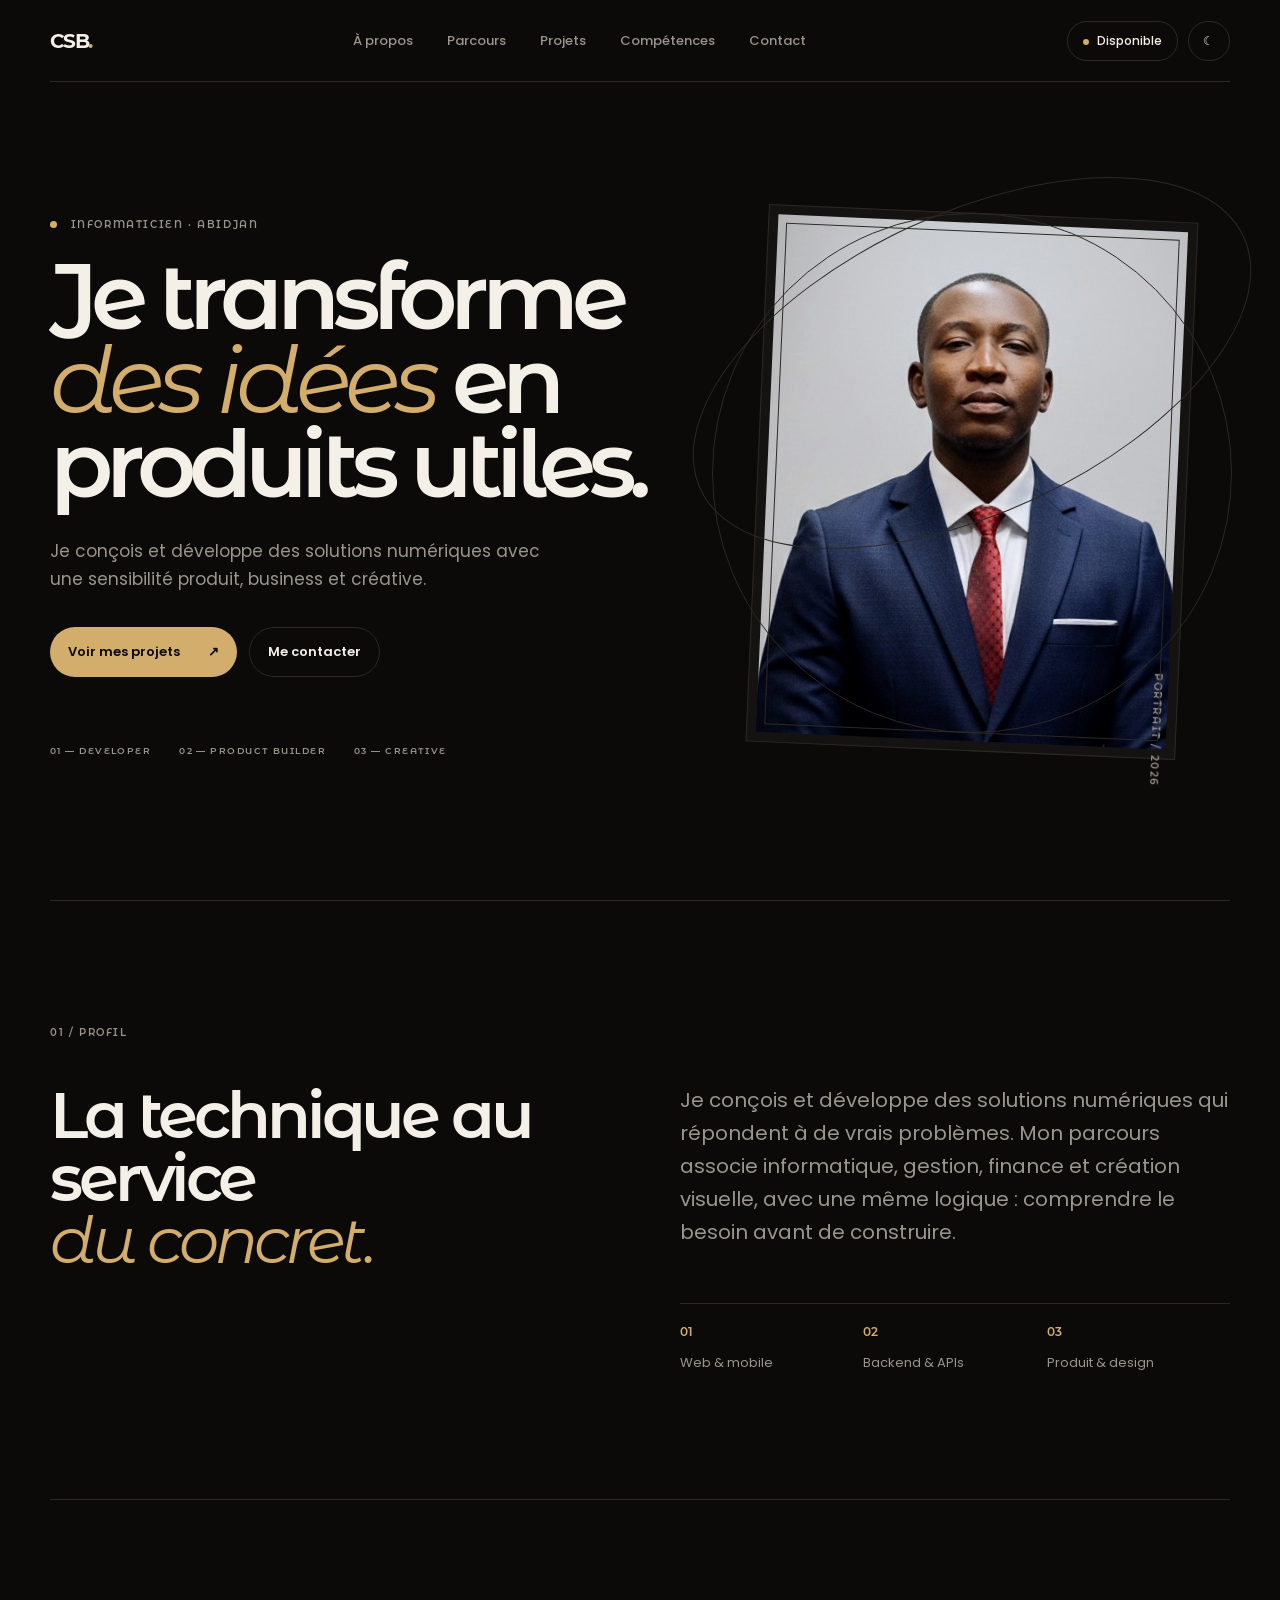
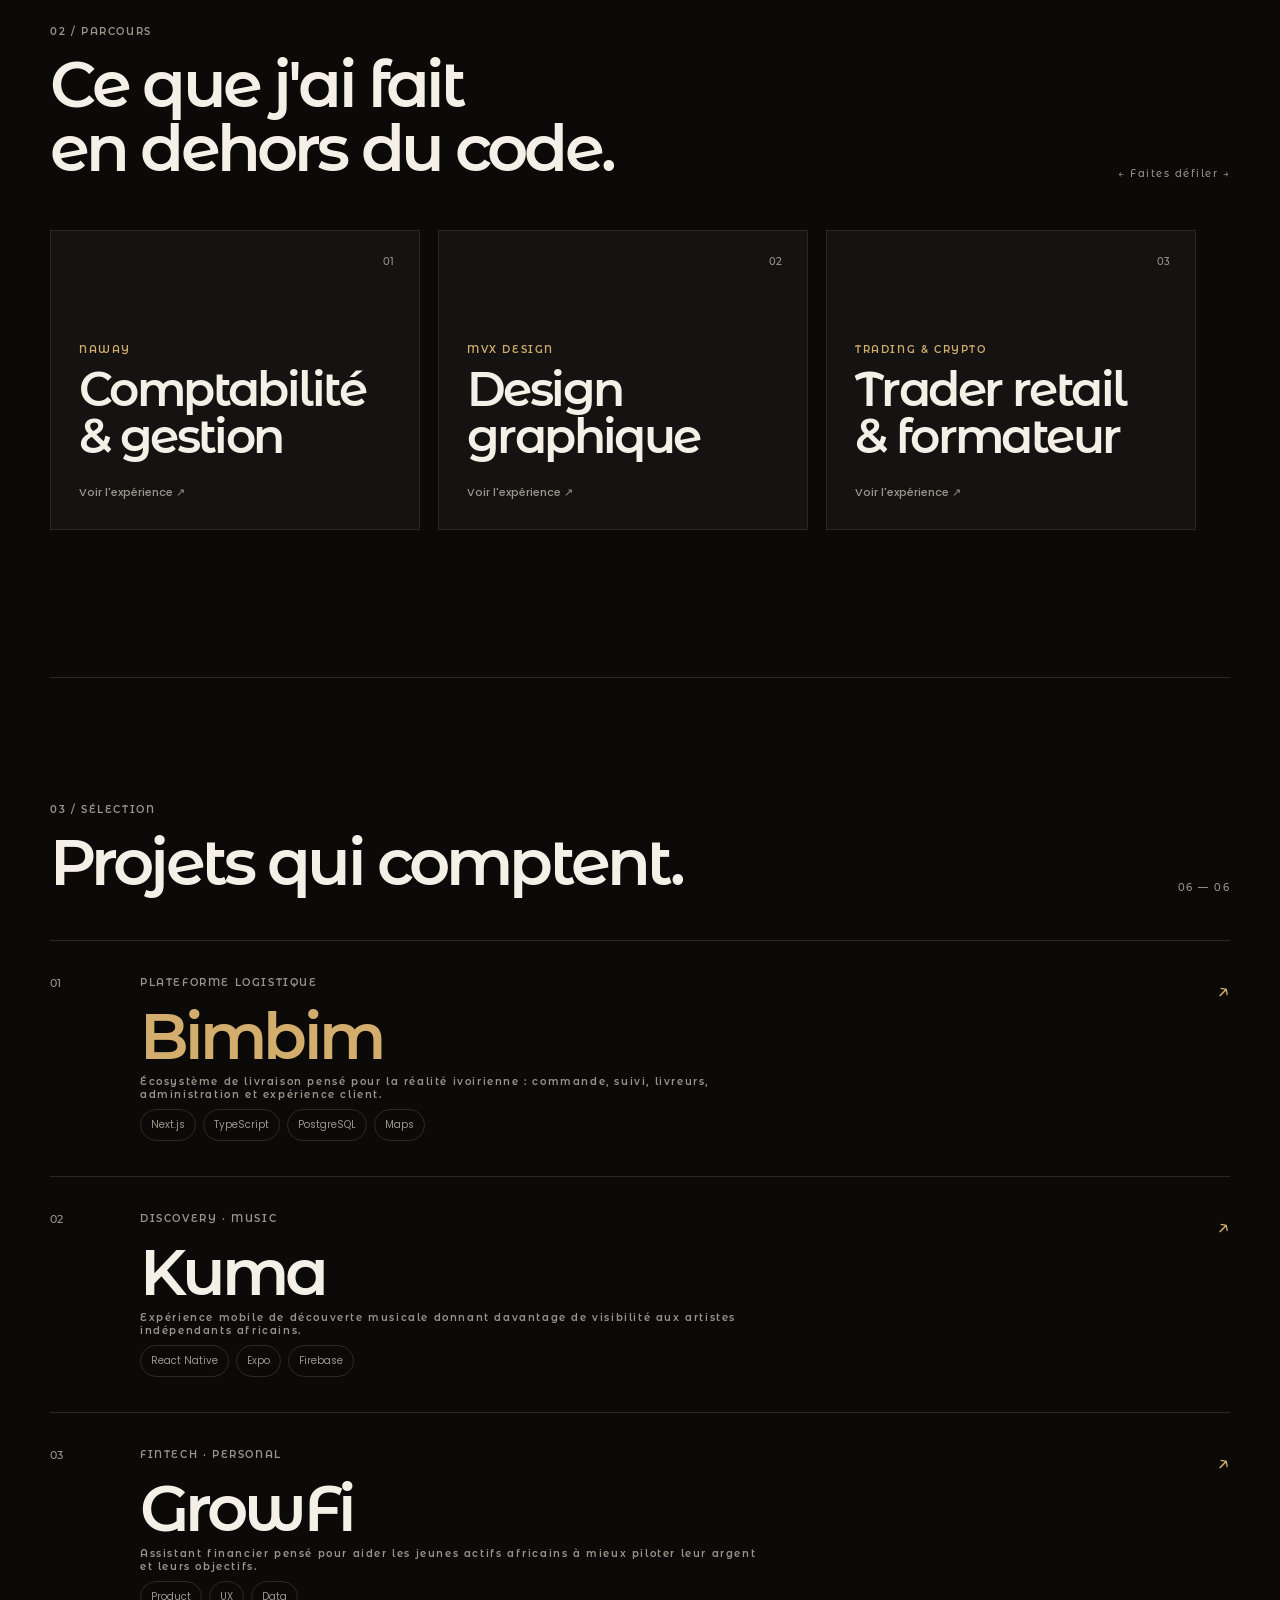
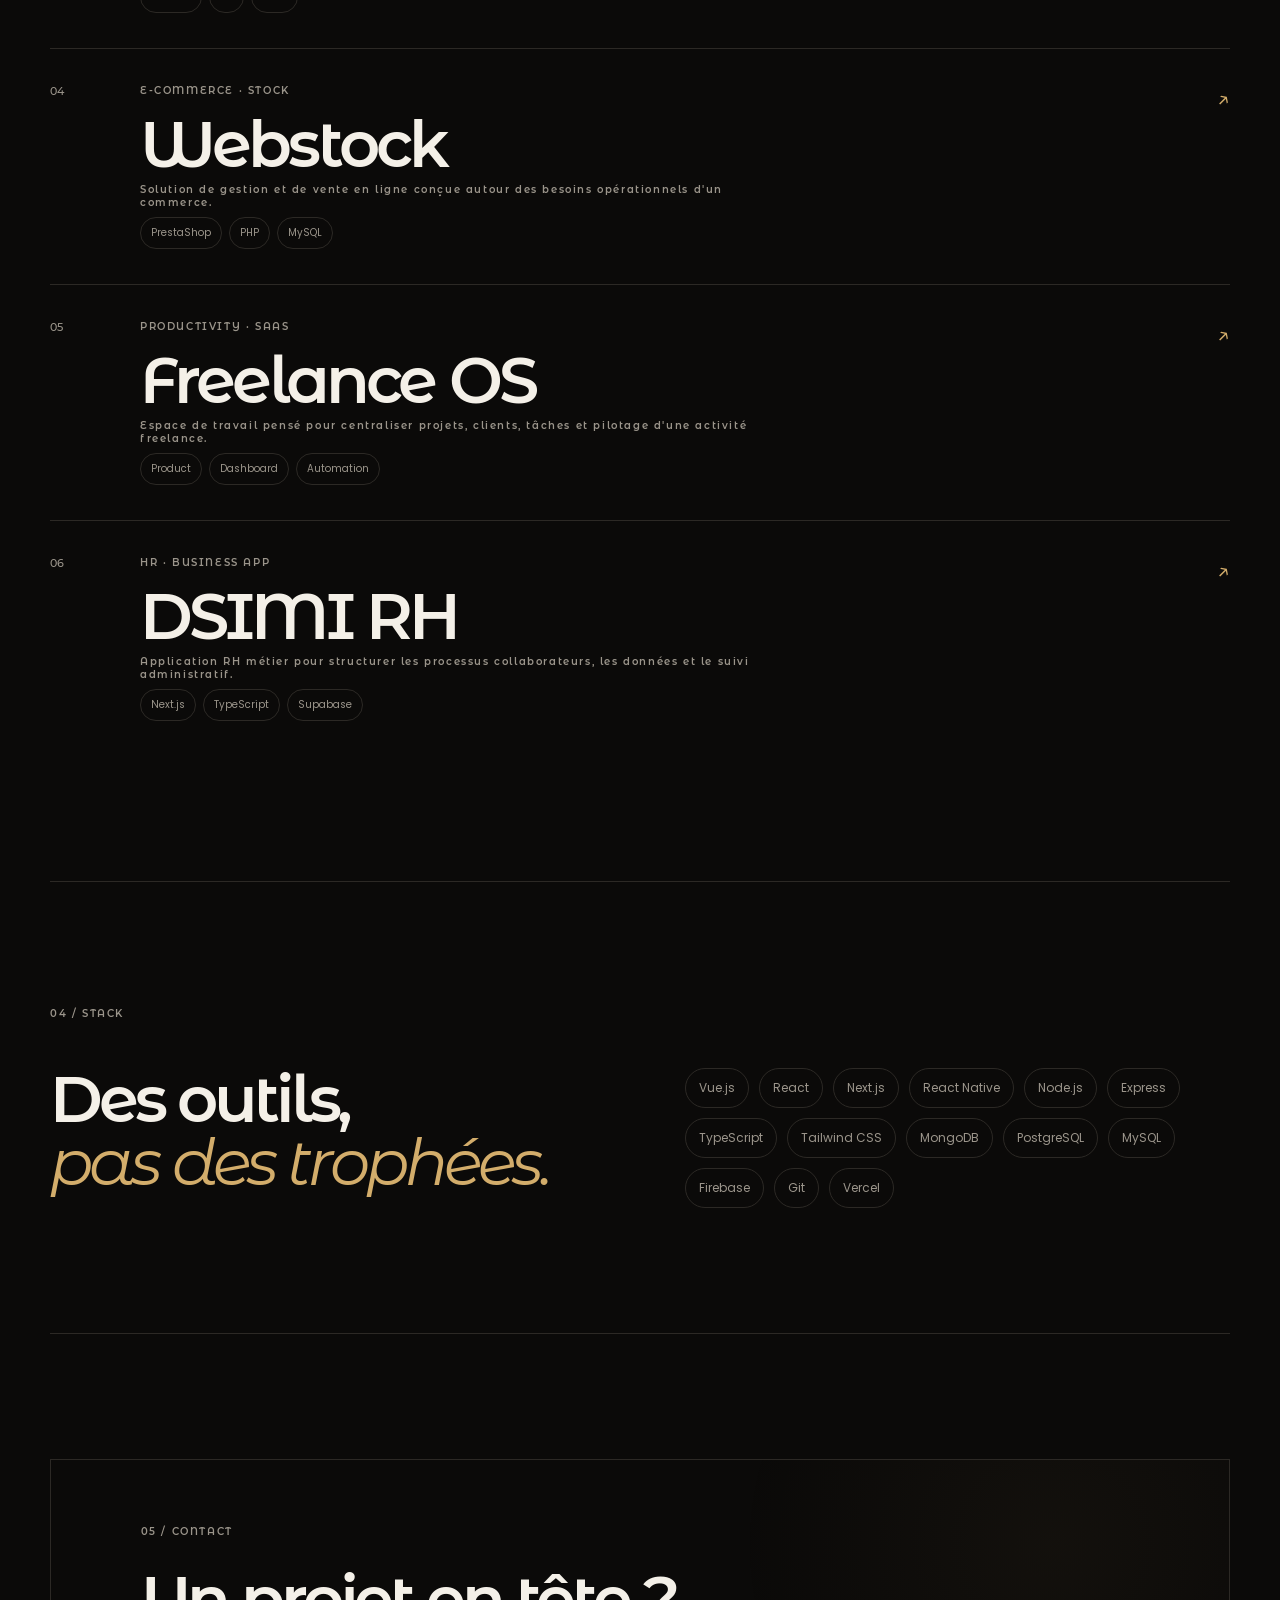
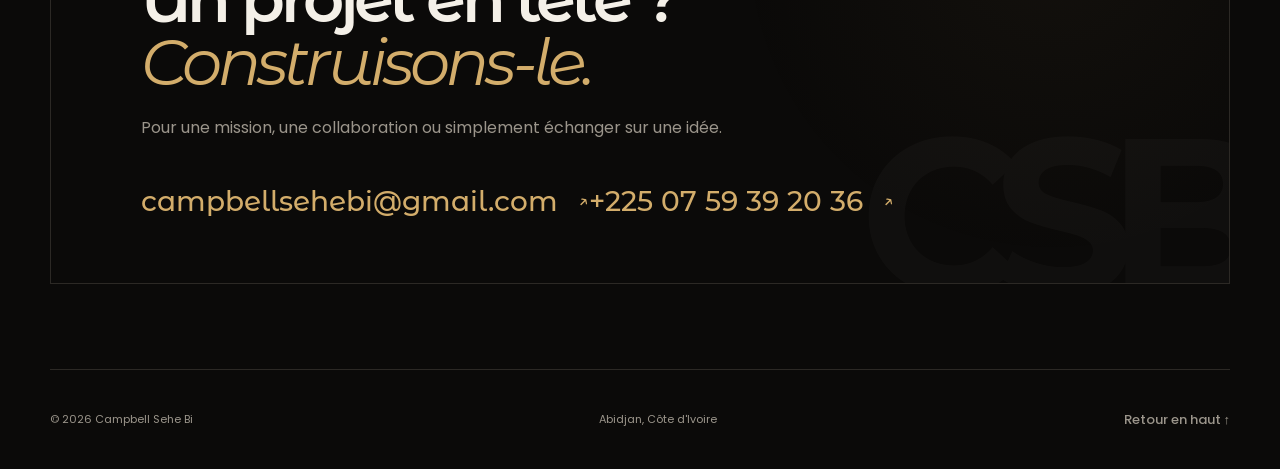
==== commit 5b714b24: "Retirer la section Design et son lien du portfolio" ====
--- a/index.html
+++ b/index.html
@@ -1 +1 @@
-<!doctype html><html lang="fr"><head><meta charset="UTF-8"><meta name="viewport" content="width=device-width,initial-scale=1.0"><meta name="description" content="Campbell Sehe Bi — Informaticien, développeur full-stack et product builder basé à Abidjan."><meta name="theme-color" content="#0b0a09"><title>Campbell Sehe Bi — Portfolio</title><link rel="preconnect" href="https://fonts.googleapis.com"><link rel="preconnect" href="https://fonts.gstatic.com" crossorigin><link href="https://fonts.googleapis.com/css2?family=Montserrat+Alternates:wght@400;500;600;700;800&family=Poppins:wght@400;500;600;700&display=swap" rel="stylesheet"><link rel="stylesheet" href="style.css"><link rel="stylesheet" href="design.css"></head><body><header class="nav"><a class="brand" href="#top">CSB<span>.</span></a><nav><a href="#about">À propos</a><a href="#experience">Parcours</a><a href="#work">Projets</a><a href="#design">Design</a><a href="#skills">Compétences</a><a href="#contact">Contact</a></nav><div class="nav-actions"><a class="nav-cta" href="#contact">Disponible</a><button class="theme-toggle" id="themeToggle" type="button" aria-label="Changer de thème"><span class="moon">☾</span><span class="sun">☀</span></button></div></header><main id="top"><section class="hero shell"><div class="hero-copy reveal"><p class="eyebrow"><span class="pulse"></span> INFORMATICIEN · ABIDJAN</p><h1>Je transforme<br><em>des idées</em> en<br>produits utiles.</h1><p class="lead">Je conçois et développe des solutions numériques avec une sensibilité produit, business et créative.</p><div class="hero-actions"><a class="button primary" href="#work">Voir mes projets <span>↗</span></a><a class="button ghost" href="#contact">Me contacter</a></div><div class="hero-meta"><span>01 — DEVELOPER</span><span>02 — PRODUCT BUILDER</span><span>03 — CREATIVE</span></div></div><div class="portrait-wrap reveal delay"><div class="portrait-frame"><img class="portrait-image" src="profile.png" alt="Portrait de Campbell Sehe Bi"><div class="portrait-index">PORTRAIT / 2026</div></div><div class="orbit orbit-a"></div><div class="orbit orbit-b"></div></div></section><section id="about" class="section shell about"><div class="section-kicker">01 / PROFIL</div><div class="about-grid"><h2>La technique au service<br><span>du concret.</span></h2><div><p class="large-copy">Je conçois et développe des solutions numériques qui répondent à de vrais problèmes. Mon parcours associe informatique, gestion, finance et création visuelle, avec une même logique : comprendre le besoin avant de construire.</p><div class="facts"><div><strong>01</strong><span>Web & mobile</span></div><div><strong>02</strong><span>Backend & APIs</span></div><div><strong>03</strong><span>Produit & design</span></div></div></div></div></section><section id="experience" class="section shell experience"><div class="section-head"><div><div class="section-kicker">02 / PARCOURS</div><h2>Ce que j'ai fait<br><span>en dehors du code.</span></h2></div><div class="scroll-hint">← Faites défiler →</div></div><div class="experience-track"><a class="experience-card" href="naway.html"><span class="experience-number">01</span><p>NAWAY</p><h3>Comptabilité<br>& gestion</h3><span class="experience-more">Voir l'expérience ↗</span></a><a class="experience-card" href="mvx-design.html"><span class="experience-number">02</span><p>MVX DESIGN</p><h3>Design<br>graphique</h3><span class="experience-more">Voir l'expérience ↗</span></a><a class="experience-card" href="trading-crypto.html"><span class="experience-number">03</span><p>TRADING & CRYPTO</p><h3>Trader retail<br>& formateur</h3><span class="experience-more">Voir l'expérience ↗</span></a></div></section><section id="work" class="section shell work"><div class="section-head"><div><div class="section-kicker">03 / SÉLECTION</div><h2>Projets qui comptent.</h2></div><span class="counter">06 — 06</span></div><div class="project-list"><a class="project featured" href="projects/bimbim.html"><div class="project-no">01</div><div class="project-main"><p>PLATEFORME LOGISTIQUE</p><h3>Bimbim</h3><p class="project-desc">Écosystème de livraison pensé pour la réalité ivoirienne : commande, suivi, livreurs, administration et expérience client.</p><div class="tags"><span>Next.js</span><span>TypeScript</span><span>PostgreSQL</span><span>Maps</span></div></div><div class="project-arrow">↗</div></a><a class="project" href="projects/kuma.html"><div class="project-no">02</div><div class="project-main"><p>DISCOVERY · MUSIC</p><h3>Kuma</h3><p class="project-desc">Expérience mobile de découverte musicale donnant davantage de visibilité aux artistes indépendants africains.</p><div class="tags"><span>React Native</span><span>Expo</span><span>Firebase</span></div></div><div class="project-arrow">↗</div></a><a class="project" href="projects/growfi.html"><div class="project-no">03</div><div class="project-main"><p>FINTECH · PERSONAL</p><h3>GrowFi</h3><p class="project-desc">Assistant financier pensé pour aider les jeunes actifs africains à mieux piloter leur argent et leurs objectifs.</p><div class="tags"><span>Product</span><span>UX</span><span>Data</span></div></div><div class="project-arrow">↗</div></a><a class="project" href="projects/webstock.html"><div class="project-no">04</div><div class="project-main"><p>E-COMMERCE · STOCK</p><h3>Webstock</h3><p class="project-desc">Solution de gestion et de vente en ligne conçue autour des besoins opérationnels d'un commerce.</p><div class="tags"><span>PrestaShop</span><span>PHP</span><span>MySQL</span></div></div><div class="project-arrow">↗</div></a><a class="project" href="projects/freelance-os.html"><div class="project-no">05</div><div class="project-main"><p>PRODUCTIVITY · SAAS</p><h3>Freelance OS</h3><p class="project-desc">Espace de travail pensé pour centraliser projets, clients, tâches et pilotage d'une activité freelance.</p><div class="tags"><span>Product</span><span>Dashboard</span><span>Automation</span></div></div><div class="project-arrow">↗</div></a><a class="project" href="projects/dsimi-rh.html"><div class="project-no">06</div><div class="project-main"><p>HR · BUSINESS APP</p><h3>DSIMI RH</h3><p class="project-desc">Application RH métier pour structurer les processus collaborateurs, les données et le suivi administratif.</p><div class="tags"><span>Next.js</span><span>TypeScript</span><span>Supabase</span></div></div><div class="project-arrow">↗</div></a></div></section><section id="design" class="section shell design"><div class="section-head"><div><div class="section-kicker">04 / DESIGN</div><h2>Quelques créations<br><span>visuelles.</span></h2></div><span class="counter">GRAPHIC WORK</span></div><div class="design-grid"><figure class="design-item design-wide"><img src="assets/Affiche MAILLOT OFFICIEL CIV.png" alt="Affiche design — maillot officiel de Côte d'Ivoire" loading="lazy"><figcaption><span>01</span> Affiche promotionnelle</figcaption></figure><figure class="design-item"><img src="assets/Affiche MAILLOT OFFICIEL CIV2.png" alt="Affiche design — maillot officiel de Côte d'Ivoire, variante" loading="lazy"><figcaption><span>02</span> Direction artistique</figcaption></figure><figure class="design-item"><img src="assets/Affiche TOPO BTP.png" alt="Affiche design — TOPO BTP" loading="lazy"><figcaption><span>03</span> Communication</figcaption></figure><figure class="design-item"><img src="assets/Affiche bon permis.png" alt="Affiche design — Bon Permis" loading="lazy"><figcaption><span>04</span> Communication</figcaption></figure><figure class="design-item design-wide"><img src="assets/Affiche eglise.png" alt="Affiche design — église" loading="lazy"><figcaption><span>05</span> Affiche événementielle</figcaption></figure><figure class="design-item"><img src="assets/Design lily crochet.png" alt="Design graphique — Lily Crochet" loading="lazy"><figcaption><span>06</span> Branding / social</figcaption></figure><figure class="design-item"><img src="assets/DSIMI-agents.png" alt="Interface DSIMI — agents" loading="lazy"><figcaption><span>07</span> UI / produit</figcaption></figure><figure class="design-item"><img src="assets/DSIMI-dash[1].png" alt="Interface DSIMI — dashboard" loading="lazy"><figcaption><span>08</span> UI / dashboard</figcaption></figure></div></section><section id="skills" class="section shell skills"><div class="section-kicker">05 / STACK</div><div class="skills-layout"><h2>Des outils,<br><span>pas des trophées.</span></h2><div class="skill-cloud"><span>Vue.js</span><span>React</span><span>Next.js</span><span>React Native</span><span>Node.js</span><span>Express</span><span>TypeScript</span><span>Tailwind CSS</span><span>MongoDB</span><span>PostgreSQL</span><span>MySQL</span><span>Firebase</span><span>Git</span><span>Vercel</span></div></div></section><section id="contact" class="section contact shell"><div class="contact-card"><div class="section-kicker">06 / CONTACT</div><h2>Un projet en tête ?<br><span>Construisons-le.</span></h2><p>Pour une mission, une collaboration ou simplement échanger sur une idée.</p><div class="contact-details"><a class="contact-link" href="mailto:campbellsehebi@gmail.com">campbellsehebi@gmail.com <span>↗</span></a><a class="contact-link" href="tel:+2250759392036">+225 07 59 39 20 36 <span>↗</span></a></div></div></section></main><footer class="footer shell"><span>© 2026 Campbell Sehe Bi</span><span>Abidjan, Côte d'Ivoire</span><a href="#top">Retour en haut ↑</a></footer><script src="script.js"></script></body></html>+<!doctype html><html lang="fr"><head><meta charset="UTF-8"><meta name="viewport" content="width=device-width,initial-scale=1.0"><meta name="description" content="Campbell Sehe Bi — Informaticien, développeur full-stack et product builder basé à Abidjan."><meta name="theme-color" content="#0b0a09"><title>Campbell Sehe Bi — Portfolio</title><link rel="preconnect" href="https://fonts.googleapis.com"><link rel="preconnect" href="https://fonts.gstatic.com" crossorigin><link href="https://fonts.googleapis.com/css2?family=Montserrat+Alternates:wght@400;500;600;700;800&family=Poppins:wght@400;500;600;700&display=swap" rel="stylesheet"><link rel="stylesheet" href="style.css"></head><body><header class="nav"><a class="brand" href="#top">CSB<span>.</span></a><nav><a href="#about">À propos</a><a href="#experience">Parcours</a><a href="#work">Projets</a><a href="#skills">Compétences</a><a href="#contact">Contact</a></nav><div class="nav-actions"><a class="nav-cta" href="#contact">Disponible</a><button class="theme-toggle" id="themeToggle" type="button" aria-label="Changer de thème"><span class="moon">☾</span><span class="sun">☀</span></button></div></header><main id="top"><section class="hero shell"><div class="hero-copy reveal"><p class="eyebrow"><span class="pulse"></span> INFORMATICIEN · ABIDJAN</p><h1>Je transforme<br><em>des idées</em> en<br>produits utiles.</h1><p class="lead">Je conçois et développe des solutions numériques avec une sensibilité produit, business et créative.</p><div class="hero-actions"><a class="button primary" href="#work">Voir mes projets <span>↗</span></a><a class="button ghost" href="#contact">Me contacter</a></div><div class="hero-meta"><span>01 — DEVELOPER</span><span>02 — PRODUCT BUILDER</span><span>03 — CREATIVE</span></div></div><div class="portrait-wrap reveal delay"><div class="portrait-frame"><img class="portrait-image" src="profile.png" alt="Portrait de Campbell Sehe Bi"><div class="portrait-index">PORTRAIT / 2026</div></div><div class="orbit orbit-a"></div><div class="orbit orbit-b"></div></div></section><section id="about" class="section shell about"><div class="section-kicker">01 / PROFIL</div><div class="about-grid"><h2>La technique au service<br><span>du concret.</span></h2><div><p class="large-copy">Je conçois et développe des solutions numériques qui répondent à de vrais problèmes. Mon parcours associe informatique, gestion, finance et création visuelle, avec une même logique : comprendre le besoin avant de construire.</p><div class="facts"><div><strong>01</strong><span>Web & mobile</span></div><div><strong>02</strong><span>Backend & APIs</span></div><div><strong>03</strong><span>Produit & design</span></div></div></div></div></section><section id="experience" class="section shell experience"><div class="section-head"><div><div class="section-kicker">02 / PARCOURS</div><h2>Ce que j'ai fait<br><span>en dehors du code.</span></h2></div><div class="scroll-hint">← Faites défiler →</div></div><div class="experience-track"><a class="experience-card" href="naway.html"><span class="experience-number">01</span><p>NAWAY</p><h3>Comptabilité<br>& gestion</h3><span class="experience-more">Voir l'expérience ↗</span></a><a class="experience-card" href="mvx-design.html"><span class="experience-number">02</span><p>MVX DESIGN</p><h3>Design<br>graphique</h3><span class="experience-more">Voir l'expérience ↗</span></a><a class="experience-card" href="trading-crypto.html"><span class="experience-number">03</span><p>TRADING & CRYPTO</p><h3>Trader retail<br>& formateur</h3><span class="experience-more">Voir l'expérience ↗</span></a></div></section><section id="work" class="section shell work"><div class="section-head"><div><div class="section-kicker">03 / SÉLECTION</div><h2>Projets qui comptent.</h2></div><span class="counter">06 — 06</span></div><div class="project-list"><a class="project featured" href="projects/bimbim.html"><div class="project-no">01</div><div class="project-main"><p>PLATEFORME LOGISTIQUE</p><h3>Bimbim</h3><p class="project-desc">Écosystème de livraison pensé pour la réalité ivoirienne : commande, suivi, livreurs, administration et expérience client.</p><div class="tags"><span>Next.js</span><span>TypeScript</span><span>PostgreSQL</span><span>Maps</span></div></div><div class="project-arrow">↗</div></a><a class="project" href="projects/kuma.html"><div class="project-no">02</div><div class="project-main"><p>DISCOVERY · MUSIC</p><h3>Kuma</h3><p class="project-desc">Expérience mobile de découverte musicale donnant davantage de visibilité aux artistes indépendants africains.</p><div class="tags"><span>React Native</span><span>Expo</span><span>Firebase</span></div></div><div class="project-arrow">↗</div></a><a class="project" href="projects/growfi.html"><div class="project-no">03</div><div class="project-main"><p>FINTECH · PERSONAL</p><h3>GrowFi</h3><p class="project-desc">Assistant financier pensé pour aider les jeunes actifs africains à mieux piloter leur argent et leurs objectifs.</p><div class="tags"><span>Product</span><span>UX</span><span>Data</span></div></div><div class="project-arrow">↗</div></a><a class="project" href="projects/webstock.html"><div class="project-no">04</div><div class="project-main"><p>E-COMMERCE · STOCK</p><h3>Webstock</h3><p class="project-desc">Solution de gestion et de vente en ligne conçue autour des besoins opérationnels d'un commerce.</p><div class="tags"><span>PrestaShop</span><span>PHP</span><span>MySQL</span></div></div><div class="project-arrow">↗</div></a><a class="project" href="projects/freelance-os.html"><div class="project-no">05</div><div class="project-main"><p>PRODUCTIVITY · SAAS</p><h3>Freelance OS</h3><p class="project-desc">Espace de travail pensé pour centraliser projets, clients, tâches et pilotage d'une activité freelance.</p><div class="tags"><span>Product</span><span>Dashboard</span><span>Automation</span></div></div><div class="project-arrow">↗</div></a><a class="project" href="projects/dsimi-rh.html"><div class="project-no">06</div><div class="project-main"><p>HR · BUSINESS APP</p><h3>DSIMI RH</h3><p class="project-desc">Application RH métier pour structurer les processus collaborateurs, les données et le suivi administratif.</p><div class="tags"><span>Next.js</span><span>TypeScript</span><span>Supabase</span></div></div><div class="project-arrow">↗</div></a></div></section><section id="skills" class="section shell skills"><div class="section-kicker">04 / STACK</div><div class="skills-layout"><h2>Des outils,<br><span>pas des trophées.</span></h2><div class="skill-cloud"><span>Vue.js</span><span>React</span><span>Next.js</span><span>React Native</span><span>Node.js</span><span>Express</span><span>TypeScript</span><span>Tailwind CSS</span><span>MongoDB</span><span>PostgreSQL</span><span>MySQL</span><span>Firebase</span><span>Git</span><span>Vercel</span></div></div></section><section id="contact" class="section contact shell"><div class="contact-card"><div class="section-kicker">05 / CONTACT</div><h2>Un projet en tête ?<br><span>Construisons-le.</span></h2><p>Pour une mission, une collaboration ou simplement échanger sur une idée.</p><div class="contact-details"><a class="contact-link" href="mailto:campbellsehebi@gmail.com">campbellsehebi@gmail.com <span>↗</span></a><a class="contact-link" href="tel:+2250759392036">+225 07 59 39 20 36 <span>↗</span></a></div></div></section></main><footer class="footer shell"><span>© 2026 Campbell Sehe Bi</span><span>Abidjan, Côte d'Ivoire</span><a href="#top">Retour en haut ↑</a></footer><script src="script.js"></script></body></html>
